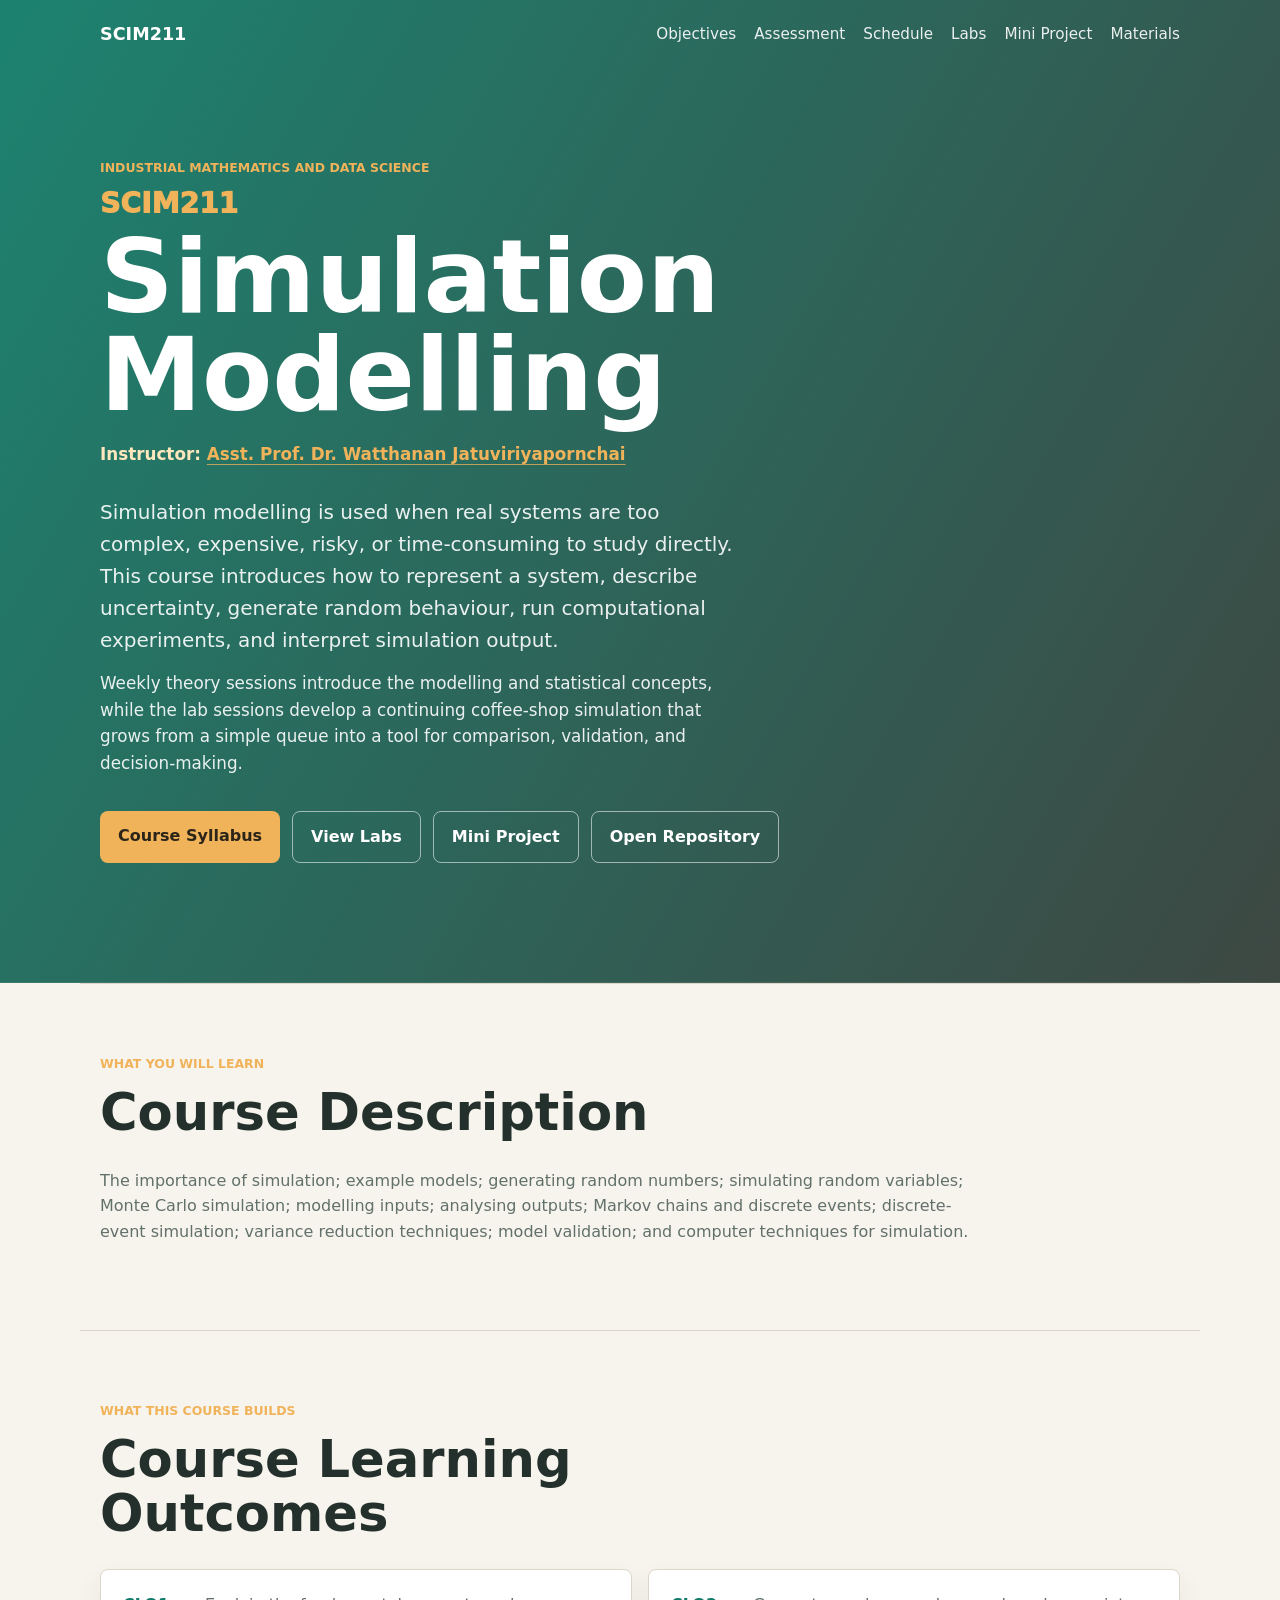
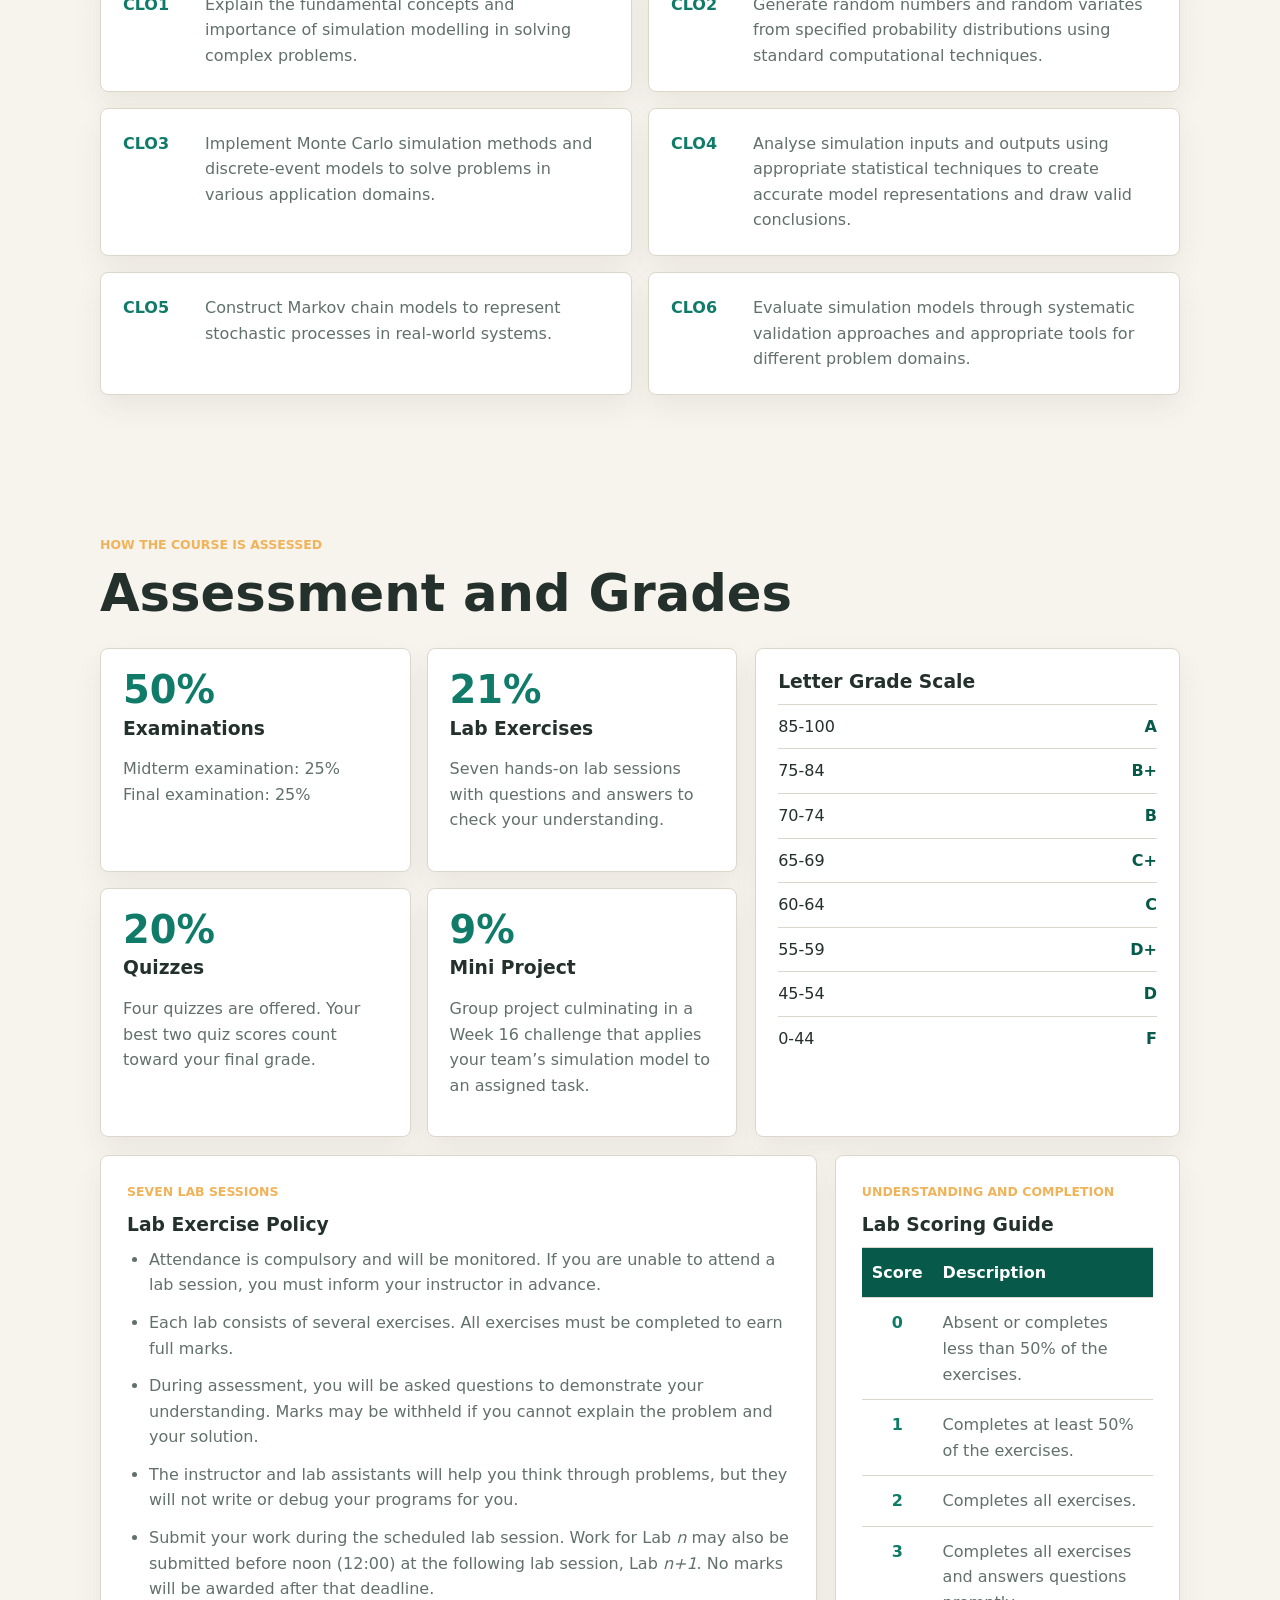
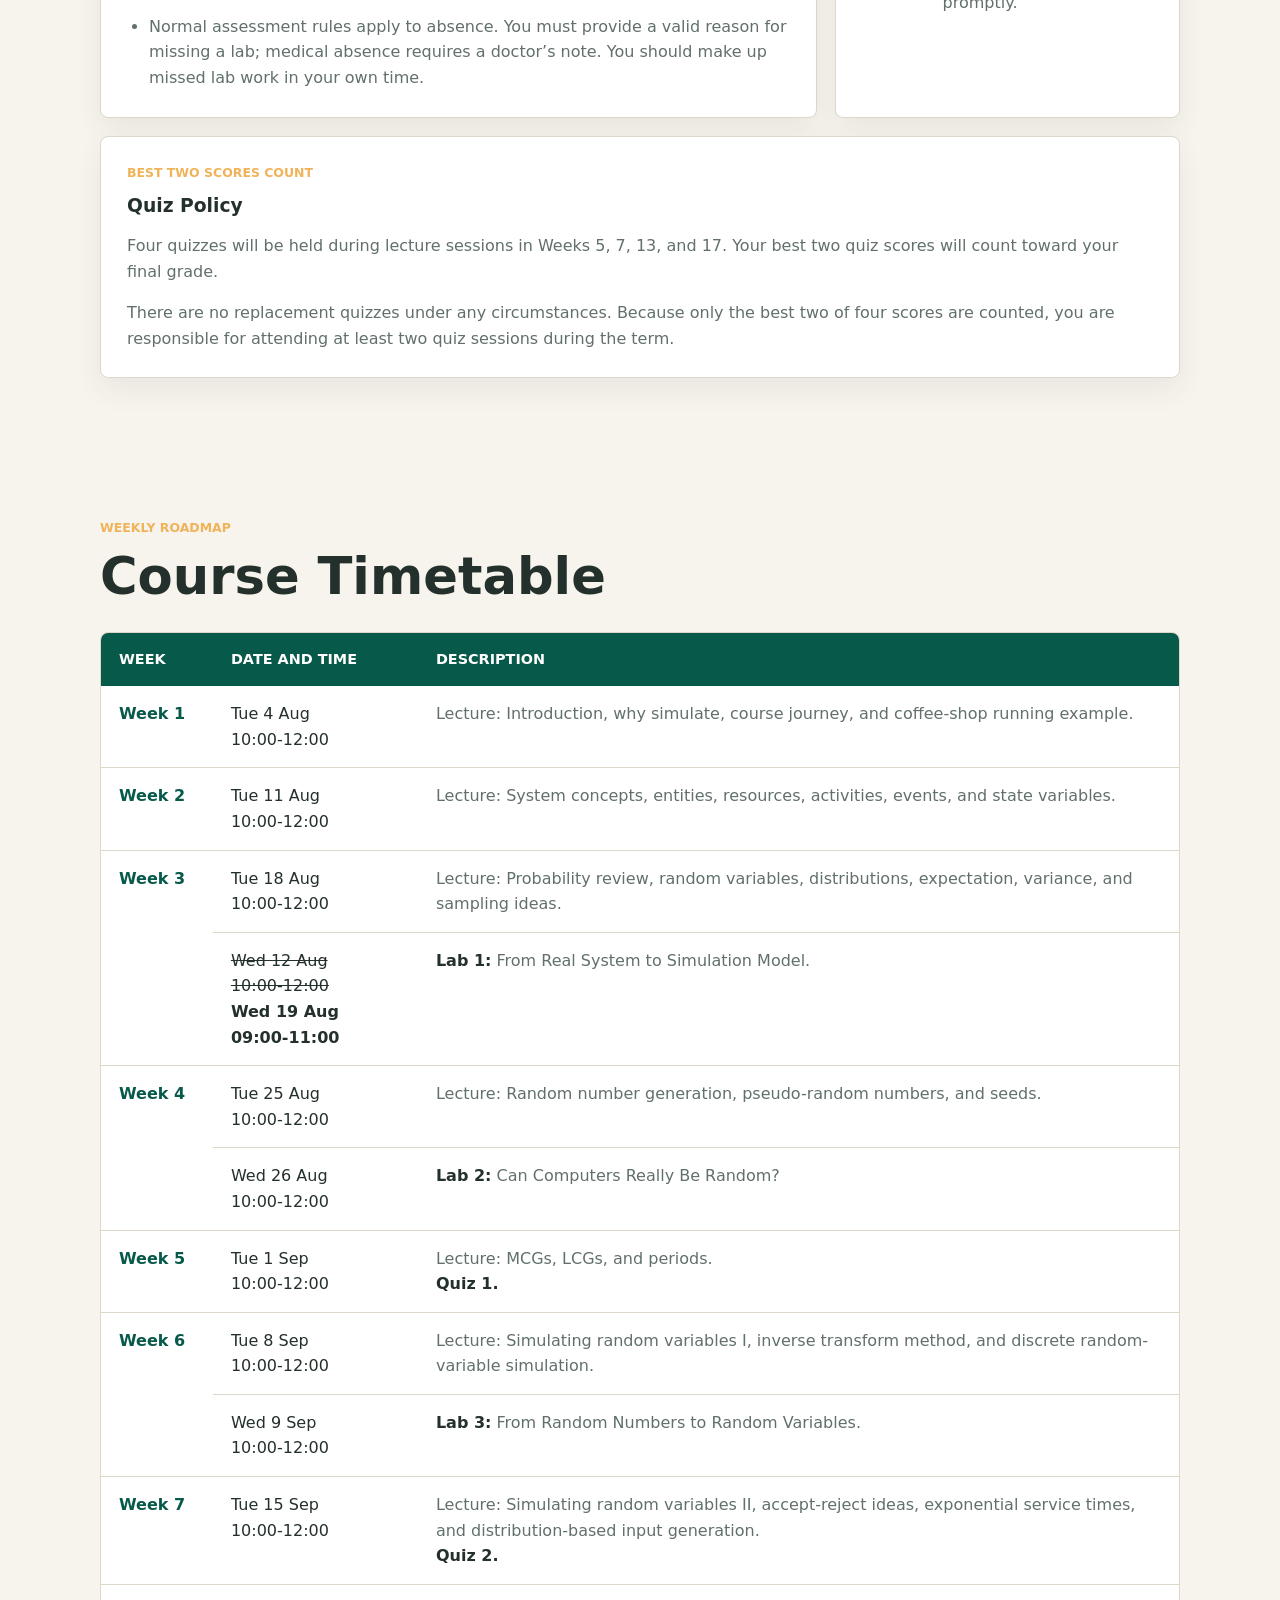
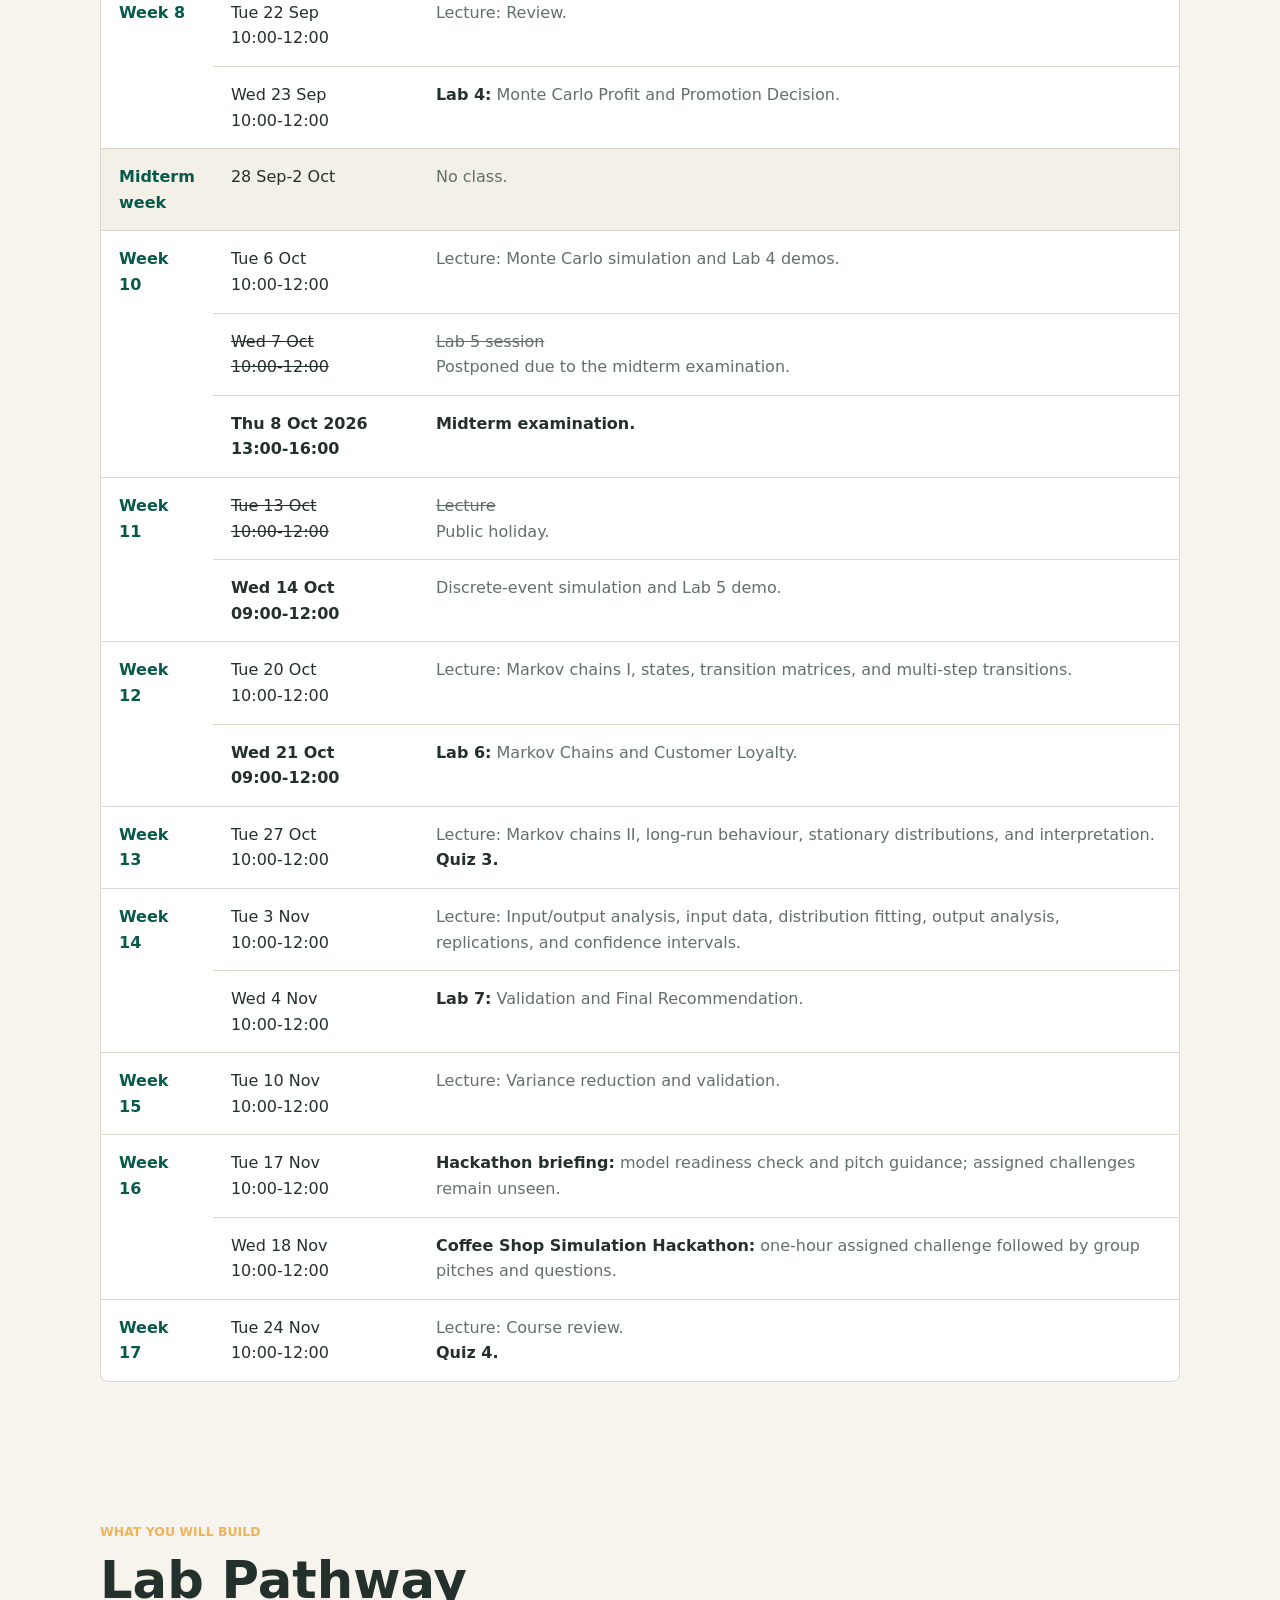
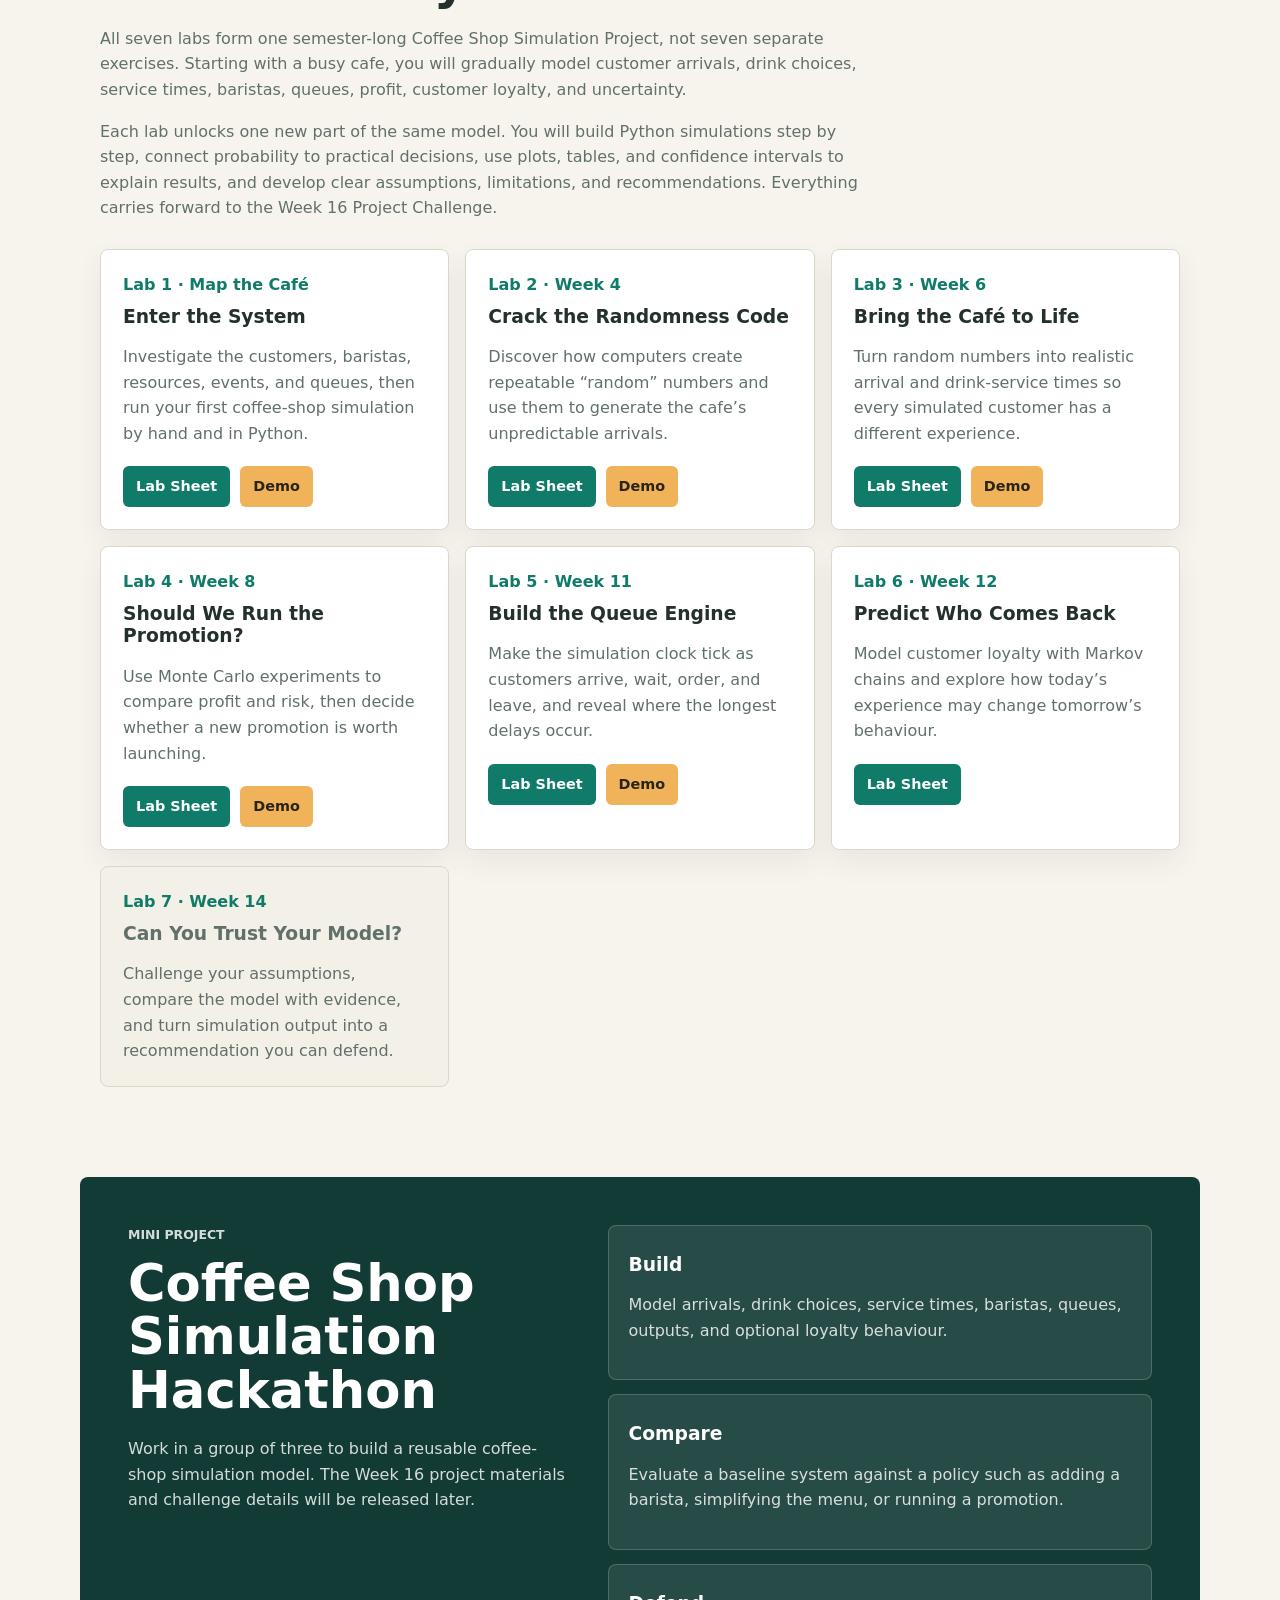
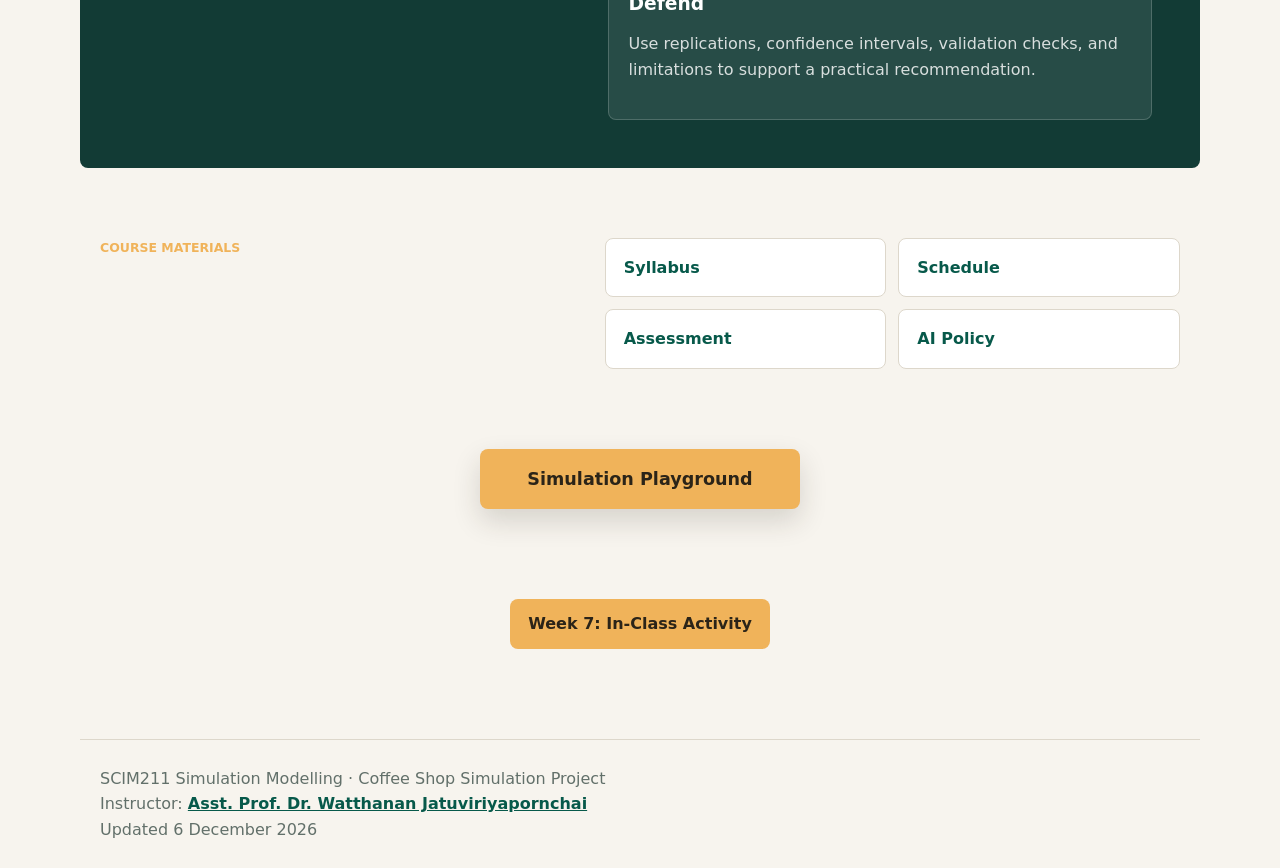
==== docs/index.html @ 0a40acb5 "Link Lab 06 sheet from course homepage" ====
<!doctype html>
<html lang="en">
  <head>
    <meta charset="utf-8">
    <meta name="viewport" content="width=device-width, initial-scale=1">
    <title>SCIM211 Simulation Modelling</title>
    <meta name="description" content="Course website for SCIM211 Simulation Modelling.">
    <link rel="stylesheet" href="style.css?v=assessment-20260728">
  </head>
  <body>
    <header class="site-header">
      <nav class="nav" aria-label="Main navigation">
        <a class="brand" href="#top">SCIM211</a>
        <div class="nav-links">
          <a href="#objectives">Objectives</a>
          <a href="#assessment">Assessment</a>
          <a href="#schedule">Schedule</a>
          <a href="#labs">Labs</a>
          <a href="#mini-project">Mini Project</a>
          <a href="#materials">Materials</a>
        </div>
      </nav>

      <section id="top" class="hero">
        <p class="eyebrow">Industrial Mathematics and Data Science</p>
        <p class="hero-code">SCIM211</p>
        <h1>Simulation Modelling</h1>
        <p class="instructor-line">
          Instructor:
          <a href="https://watthanan-jat.github.io/">Asst. Prof. Dr. Watthanan Jatuviriyapornchai</a>
        </p>
        <p class="hero-copy">
          Simulation modelling is used when real systems are too complex, expensive, risky, or time-consuming to study directly. This course introduces how to represent a system, describe uncertainty, generate random behaviour, run computational experiments, and interpret simulation output.
        </p>
        <p class="hero-copy secondary-copy">
          Weekly theory sessions introduce the modelling and statistical concepts, while the lab sessions develop a continuing coffee-shop simulation that grows from a simple queue into a tool for comparison, validation, and decision-making.
        </p>
        <div class="hero-actions">
          <a class="button primary" href="#syllabus">Course Syllabus</a>
          <a class="button secondary" href="#labs">View Labs</a>
          <a class="button secondary" href="#mini-project">Mini Project</a>
          <a class="button secondary" href="https://github.com/watthanan-jat/SCIM211-Simulation-Modelling">Open Repository</a>
        </div>
      </section>
    </header>

    <main>
      <section id="syllabus" class="section description">
        <div class="section-heading">
          <p class="eyebrow">What You Will Learn</p>
          <h2>Course Description</h2>
        </div>
        <p>
          The importance of simulation; example models; generating random numbers; simulating random variables; Monte Carlo simulation; modelling inputs; analysing outputs; Markov chains and discrete events; discrete-event simulation; variance reduction techniques; model validation; and computer techniques for simulation.
        </p>
      </section>

      <section id="objectives" class="section">
        <div class="section-heading">
          <p class="eyebrow">What This Course Builds</p>
          <h2>Course Learning Outcomes</h2>
        </div>
        <div class="clo-list">
          <article>
            <span>CLO1</span>
            <p>Explain the fundamental concepts and importance of simulation modelling in solving complex problems.</p>
          </article>
          <article>
            <span>CLO2</span>
            <p>Generate random numbers and random variates from specified probability distributions using standard computational techniques.</p>
          </article>
          <article>
            <span>CLO3</span>
            <p>Implement Monte Carlo simulation methods and discrete-event models to solve problems in various application domains.</p>
          </article>
          <article>
            <span>CLO4</span>
            <p>Analyse simulation inputs and outputs using appropriate statistical techniques to create accurate model representations and draw valid conclusions.</p>
          </article>
          <article>
            <span>CLO5</span>
            <p>Construct Markov chain models to represent stochastic processes in real-world systems.</p>
          </article>
          <article>
            <span>CLO6</span>
            <p>Evaluate simulation models through systematic validation approaches and appropriate tools for different problem domains.</p>
          </article>
        </div>
      </section>

      <section id="assessment" class="section">
        <div class="section-heading">
          <p class="eyebrow">How The Course Is Assessed</p>
          <h2>Assessment and Grades</h2>
        </div>
        <div class="assessment-layout">
          <div class="assessment-grid">
            <article>
              <span>50%</span>
              <h3>Examinations</h3>
              <p>Midterm examination: 25%<br>Final examination: 25%</p>
            </article>
            <article>
              <span>21%</span>
              <h3>Lab Exercises</h3>
              <p>Seven hands-on lab sessions with questions and answers to check your understanding.</p>
            </article>
            <article>
              <span>20%</span>
              <h3>Quizzes</h3>
              <p>Four quizzes are offered. Your best two quiz scores count toward your final grade.</p>
            </article>
            <article>
              <span>9%</span>
              <h3>Mini Project</h3>
              <p>Group project culminating in a Week 16 challenge that applies your team’s simulation model to an assigned task.</p>
            </article>
          </div>
          <div class="grade-card">
            <h3>Letter Grade Scale</h3>
            <div class="grade-table" aria-label="Letter grade scale">
              <span>85-100</span><strong>A</strong>
              <span>75-84</span><strong>B+</strong>
              <span>70-74</span><strong>B</strong>
              <span>65-69</span><strong>C+</strong>
              <span>60-64</span><strong>C</strong>
              <span>55-59</span><strong>D+</strong>
              <span>45-54</span><strong>D</strong>
              <span>0-44</span><strong>F</strong>
            </div>
          </div>
        </div>
        <div class="assessment-details">
          <article class="assessment-policy">
            <p class="eyebrow">Seven Lab Sessions</p>
            <h3>Lab Exercise Policy</h3>
            <ul>
              <li>Attendance is compulsory and will be monitored. If you are unable to attend a lab session, you must inform your instructor in advance.</li>
              <li>Each lab consists of several exercises. All exercises must be completed to earn full marks.</li>
              <li>During assessment, you will be asked questions to demonstrate your understanding. Marks may be withheld if you cannot explain the problem and your solution.</li>
              <li>The instructor and lab assistants will help you think through problems, but they will not write or debug your programs for you.</li>
              <li>Submit your work during the scheduled lab session. Work for Lab <em>n</em> may also be submitted before noon (12:00) at the following lab session, Lab <em>n+1</em>. No marks will be awarded after that deadline.</li>
              <li>Normal assessment rules apply to absence. You must provide a valid reason for missing a lab; medical absence requires a doctor’s note. You should make up missed lab work in your own time.</li>
            </ul>
          </article>
          <article class="assessment-policy">
            <p class="eyebrow">Understanding and Completion</p>
            <h3>Lab Scoring Guide</h3>
            <div class="lab-score-wrap">
              <table class="lab-score-table">
                <thead>
                  <tr>
                    <th>Score</th>
                    <th>Description</th>
                  </tr>
                </thead>
                <tbody>
                  <tr>
                    <th>0</th>
                    <td>Absent or completes less than 50% of the exercises.</td>
                  </tr>
                  <tr>
                    <th>1</th>
                    <td>Completes at least 50% of the exercises.</td>
                  </tr>
                  <tr>
                    <th>2</th>
                    <td>Completes all exercises.</td>
                  </tr>
                  <tr>
                    <th>3</th>
                    <td>Completes all exercises and answers questions promptly.</td>
                  </tr>
                </tbody>
              </table>
            </div>
          </article>
          <article class="assessment-policy quiz-policy">
            <p class="eyebrow">Best Two Scores Count</p>
            <h3>Quiz Policy</h3>
            <p>
              Four quizzes will be held during lecture sessions in Weeks 5, 7, 13, and 17. Your best two quiz scores will count toward your final grade.
            </p>
            <p>
              There are no replacement quizzes under any circumstances. Because only the best two of four scores are counted, you are responsible for attending at least two quiz sessions during the term.
            </p>
          </article>
        </div>
      </section>

      <section id="schedule" class="section">
        <div class="section-heading">
          <p class="eyebrow">Weekly Roadmap</p>
          <h2>Course Timetable</h2>
        </div>
        <div class="schedule-wrap">
          <table class="schedule-table">
            <thead>
              <tr>
                <th>Week</th>
                <th>Date and Time</th>
                <th>Description</th>
              </tr>
            </thead>
            <tbody>
              <tr>
                <th>Week 1</th>
                <td>Tue 4 Aug<br>10:00-12:00</td>
                <td>Lecture: Introduction, why simulate, course journey, and coffee-shop running example.</td>
              </tr>
              <tr>
                <th>Week 2</th>
                <td>Tue 11 Aug<br>10:00-12:00</td>
                <td>Lecture: System concepts, entities, resources, activities, events, and state variables.</td>
              </tr>
              <tr>
                <th rowspan="2">Week 3</th>
                <td>Tue 18 Aug<br>10:00-12:00</td>
                <td>Lecture: Probability review, random variables, distributions, expectation, variance, and sampling ideas.</td>
              </tr>
              <tr>
                <td><del>Wed 12 Aug<br>10:00-12:00</del><br><strong>Wed 19 Aug<br>09:00-11:00</strong></td>
                <td><strong>Lab 1:</strong> From Real System to Simulation Model.</td>
              </tr>
              <tr>
                <th rowspan="2">Week 4</th>
                <td>Tue 25 Aug<br>10:00-12:00</td>
                <td>Lecture: Random number generation, pseudo-random numbers, and seeds.</td>
              </tr>
              <tr>
                <td>Wed 26 Aug<br>10:00-12:00</td>
                <td><strong>Lab 2:</strong> Can Computers Really Be Random?</td>
              </tr>
              <tr>
                <th>Week 5</th>
                <td>Tue 1 Sep<br>10:00-12:00</td>
                <td>Lecture: MCGs, LCGs, and periods.<br><strong>Quiz 1.</strong></td>
              </tr>
              <tr>
                <th rowspan="2">Week 6</th>
                <td>Tue 8 Sep<br>10:00-12:00</td>
                <td>Lecture: Simulating random variables I, inverse transform method, and discrete random-variable simulation.</td>
              </tr>
              <tr>
                <td>Wed 9 Sep<br>10:00-12:00</td>
                <td><strong>Lab 3:</strong> From Random Numbers to Random Variables.</td>
              </tr>
              <tr>
                <th>Week 7</th>
                <td>Tue 15 Sep<br>10:00-12:00</td>
                <td>Lecture: Simulating random variables II, accept-reject ideas, exponential service times, and distribution-based input generation.<br><strong>Quiz 2.</strong></td>
              </tr>
              <tr>
                <th rowspan="2">Week 8</th>
                <td>Tue 22 Sep<br>10:00-12:00</td>
                <td>Lecture: Review.</td>
              </tr>
              <tr>
                <td>Wed 23 Sep<br>10:00-12:00</td>
                <td><strong>Lab 4:</strong> Monte Carlo Profit and Promotion Decision.</td>
              </tr>
              <tr class="schedule-break">
                <th>Midterm week</th>
                <td>28 Sep-2 Oct</td>
                <td>No class.</td>
              </tr>
              <tr>
                <th rowspan="3">Week 10</th>
                <td>Tue 6 Oct<br>10:00-12:00</td>
                <td>Lecture: Monte Carlo simulation and Lab 4 demos.</td>
              </tr>
              <tr>
                <td><del>Wed 7 Oct<br>10:00-12:00</del></td>
                <td><del>Lab 5 session</del><br>Postponed due to the midterm examination.</td>
              </tr>
              <tr>
                <td><strong>Thu 8 Oct 2026<br>13:00-16:00</strong></td>
                <td><strong>Midterm examination.</strong></td>
              </tr>
              <tr>
                <th rowspan="2">Week 11</th>
                <td><del>Tue 13 Oct<br>10:00-12:00</del></td>
                <td><del>Lecture</del><br>Public holiday.</td>
              </tr>
              <tr>
                <td><strong>Wed 14 Oct<br>09:00-12:00</strong></td>
                <td>Discrete-event simulation and Lab 5 demo.</td>
              </tr>
              <tr>
                <th rowspan="2">Week 12</th>
                <td>Tue 20 Oct<br>10:00-12:00</td>
                <td>Lecture: Markov chains I, states, transition matrices, and multi-step transitions.</td>
              </tr>
              <tr>
                <td><strong>Wed 21 Oct<br>09:00-12:00</strong></td>
                <td><strong>Lab 6:</strong> Markov Chains and Customer Loyalty.</td>
              </tr>
              <tr>
                <th>Week 13</th>
                <td>Tue 27 Oct<br>10:00-12:00</td>
                <td>Lecture: Markov chains II, long-run behaviour, stationary distributions, and interpretation.<br><strong>Quiz 3.</strong></td>
              </tr>
              <tr>
                <th rowspan="2">Week 14</th>
                <td>Tue 3 Nov<br>10:00-12:00</td>
                <td>Lecture: Input/output analysis, input data, distribution fitting, output analysis, replications, and confidence intervals.</td>
              </tr>
              <tr>
                <td>Wed 4 Nov<br>10:00-12:00</td>
                <td><strong>Lab 7:</strong> Validation and Final Recommendation.</td>
              </tr>
              <tr>
                <th>Week 15</th>
                <td>Tue 10 Nov<br>10:00-12:00</td>
                <td>Lecture: Variance reduction and validation.</td>
              </tr>
              <tr>
                <th rowspan="2">Week 16</th>
                <td>Tue 17 Nov<br>10:00-12:00</td>
                <td><strong>Hackathon briefing:</strong> model readiness check and pitch guidance; assigned challenges remain unseen.</td>
              </tr>
              <tr>
                <td>Wed 18 Nov<br>10:00-12:00</td>
                <td><strong>Coffee Shop Simulation Hackathon:</strong> one-hour assigned challenge followed by group pitches and questions.</td>
              </tr>
              <tr>
                <th>Week 17</th>
                <td>Tue 24 Nov<br>10:00-12:00</td>
                <td>Lecture: Course review.<br><strong>Quiz 4.</strong></td>
              </tr>
            </tbody>
          </table>
        </div>
      </section>

      <section id="labs" class="section">
        <div class="section-heading">
          <p class="eyebrow">What You Will Build</p>
          <h2>Lab Pathway</h2>
          <p class="section-intro">
            All seven labs form one semester-long Coffee Shop Simulation Project, not seven separate exercises. Starting with a busy cafe, you will gradually model customer arrivals, drink choices, service times, baristas, queues, profit, customer loyalty, and uncertainty.
          </p>
          <p class="section-intro">
            Each lab unlocks one new part of the same model. You will build Python simulations step by step, connect probability to practical decisions, use plots, tables, and confidence intervals to explain results, and develop clear assumptions, limitations, and recommendations. Everything carries forward to the Week 16 Project Challenge.
          </p>
        </div>
        <div class="lab-grid">
          <article class="lab-card">
            <span>Lab 1 · Map the Café</span>
            <h3>Enter the System</h3>
            <p>Investigate the customers, baristas, resources, events, and queues, then run your first coffee-shop simulation by hand and in Python.</p>
            <div class="lab-actions">
              <a class="lab-link" href="https://github.com/watthanan-jat/SCIM211-Simulation-Modelling/blob/main/labs/Lab01_SystemConcepts/lab_sheet.md">Lab Sheet</a>
              <a class="lab-link demo-link" href="labs/Lab01_Demo.html">Demo</a>
            </div>
          </article>
          <article class="lab-card">
            <span>Lab 2 · Week 4</span>
            <h3>Crack the Randomness Code</h3>
            <p>Discover how computers create repeatable “random” numbers and use them to generate the cafe’s unpredictable arrivals.</p>
            <div class="lab-actions">
              <a class="lab-link" href="https://github.com/watthanan-jat/SCIM211-Simulation-Modelling/blob/main/labs/Lab02_RandomNumbers/lab_sheet.md">Lab Sheet</a>
              <a class="lab-link demo-link" href="labs/Lab02_Demo.html">Demo</a>
            </div>
          </article>
          <article class="lab-card">
            <span>Lab 3 · Week 6</span>
            <h3>Bring the Café to Life</h3>
            <p>Turn random numbers into realistic arrival and drink-service times so every simulated customer has a different experience.</p>
            <div class="lab-actions">
              <a class="lab-link" href="https://github.com/watthanan-jat/SCIM211-Simulation-Modelling/blob/main/labs/Lab03_RandomVariables/lab_sheet.md">Lab Sheet</a>
              <a class="lab-link demo-link" href="labs/Lab03_Demo.html">Demo</a>
            </div>
          </article>
          <article class="lab-card">
            <span>Lab 4 · Week 8</span>
            <h3>Should We Run the Promotion?</h3>
            <p>Use Monte Carlo experiments to compare profit and risk, then decide whether a new promotion is worth launching.</p>
            <div class="lab-actions">
              <a class="lab-link" href="https://github.com/watthanan-jat/SCIM211-Simulation-Modelling/blob/main/labs/Lab04_MonteCarlo/lab_sheet.md">Lab Sheet</a>
              <a class="lab-link demo-link" href="labs/Lab04_Demo.html">Demo</a>
            </div>
          </article>
          <article class="lab-card">
            <span>Lab 5 · Week 11</span>
            <h3>Build the Queue Engine</h3>
            <p>Make the simulation clock tick as customers arrive, wait, order, and leave, and reveal where the longest delays occur.</p>
            <div class="lab-actions">
              <a class="lab-link" href="https://github.com/watthanan-jat/SCIM211-Simulation-Modelling/blob/main/labs/Lab05_DES/lab_sheet.md">Lab Sheet</a>
              <a class="lab-link demo-link" href="labs/Lab05_Demo.html">Demo</a>
            </div>
          </article>
          <article class="lab-card">
            <span>Lab 6 · Week 12</span>
            <h3>Predict Who Comes Back</h3>
            <p>Model customer loyalty with Markov chains and explore how today’s experience may change tomorrow’s behaviour.</p>
            <div class="lab-actions">
              <a class="lab-link" href="https://github.com/watthanan-jat/SCIM211-Simulation-Modelling/blob/main/labs/Lab06_MarkovChains/lab_sheet.md">Lab Sheet</a>
            </div>
          </article>
          <article class="lab-card future">
            <span>Lab 7 · Week 14</span>
            <h3>Can You Trust Your Model?</h3>
            <p>Challenge your assumptions, compare the model with evidence, and turn simulation output into a recommendation you can defend.</p>
          </article>
        </div>
      </section>

      <section id="mini-project" class="section project-callout">
        <div>
          <p class="eyebrow">Mini Project</p>
          <h2>Coffee Shop Simulation Hackathon</h2>
          <p>
            Work in a group of three to build a reusable coffee-shop simulation model. The Week 16 project materials and challenge details will be released later.
          </p>
        </div>
        <div class="project-points">
          <article>
            <h3>Build</h3>
            <p>Model arrivals, drink choices, service times, baristas, queues, outputs, and optional loyalty behaviour.</p>
          </article>
          <article>
            <h3>Compare</h3>
            <p>Evaluate a baseline system against a policy such as adding a barista, simplifying the menu, or running a promotion.</p>
          </article>
          <article>
            <h3>Defend</h3>
            <p>Use replications, confidence intervals, validation checks, and limitations to support a practical recommendation.</p>
          </article>
        </div>
      </section>

      <section id="materials" class="section materials">
        <div>
          <p class="eyebrow">Course Materials</p>
        </div>
        <div class="material-links">
          <a href="https://github.com/watthanan-jat/SCIM211-Simulation-Modelling/blob/main/syllabus.md">Syllabus</a>
          <a href="https://github.com/watthanan-jat/SCIM211-Simulation-Modelling/blob/main/schedule.md">Schedule</a>
          <a href="https://github.com/watthanan-jat/SCIM211-Simulation-Modelling/blob/main/assessment.md">Assessment</a>
          <a href="https://github.com/watthanan-jat/SCIM211-Simulation-Modelling/blob/main/ai_policy.md">AI Policy</a>
        </div>
      </section>

      <section class="section playground-entry" aria-label="Interactive simulation playground">
        <a class="button playground-button" href="playground/index.html">Simulation Playground</a>
      </section>

      <section class="section artifact-entry" aria-label="Course artifact">
        <a class="button primary" href="https://claude.ai/code/artifact/6a86d804-49c6-4296-b748-1f4cbb5707d7?sk=WsA63ZzzUAfnhfyYyJSepw" target="_blank" rel="noopener">Week 7: In-Class Activity</a>
      </section>
    </main>

    <footer>
      <p>SCIM211 Simulation Modelling · Coffee Shop Simulation Project</p>
      <p>Instructor: <a href="https://watthanan-jat.github.io/">Asst. Prof. Dr. Watthanan Jatuviriyapornchai</a></p>
      <p>Updated <time id="last-updated" datetime="2026-07-29">29 July 2026</time></p>
    </footer>
    <script>
      const lastUpdated = new Date(document.lastModified);
      const lastUpdatedElement = document.getElementById("last-updated");

      if (!Number.isNaN(lastUpdated.getTime())) {
        lastUpdatedElement.textContent = new Intl.DateTimeFormat("en-GB", {
          day: "numeric",
          month: "long",
          year: "numeric"
        }).format(lastUpdated);
        lastUpdatedElement.dateTime = lastUpdated.toISOString();
      }
    </script>
  </body>
</html>
---- docs/style.css ----
:root {
  --bg: #f7f4ee;
  --ink: #24302b;
  --muted: #62706a;
  --panel: #ffffff;
  --line: #ddd7cb;
  --accent: #0f7b68;
  --accent-dark: #07594a;
  --warm: #f0b35a;
  --soft: #e8f2ef;
}

* {
  box-sizing: border-box;
}

html {
  scroll-behavior: smooth;
}

body {
  margin: 0;
  background: var(--bg);
  color: var(--ink);
  font-family: Inter, ui-sans-serif, system-ui, -apple-system, BlinkMacSystemFont, "Segoe UI", sans-serif;
  line-height: 1.6;
}

a {
  color: inherit;
}

.site-header {
  background:
    linear-gradient(120deg, rgba(15, 123, 104, 0.94), rgba(36, 48, 43, 0.88)),
    url("https://images.unsplash.com/photo-1495474472287-4d71bcdd2085?auto=format&fit=crop&w=1800&q=80");
  background-position: center;
  background-size: cover;
  color: #fff;
}

.nav {
  align-items: center;
  display: flex;
  justify-content: space-between;
  margin: 0 auto;
  max-width: 1120px;
  padding: 20px;
}

.brand {
  font-size: 1.1rem;
  font-weight: 800;
  text-decoration: none;
}

.nav-links {
  display: flex;
  gap: 18px;
}

.nav-links a {
  color: rgba(255, 255, 255, 0.9);
  font-size: 0.95rem;
  text-decoration: none;
}

.hero {
  margin: 0 auto;
  max-width: 1120px;
  min-height: 560px;
  padding: 90px 20px 120px;
}

.eyebrow {
  color: var(--warm);
  font-size: 0.78rem;
  font-weight: 800;
  letter-spacing: 0;
  margin: 0 0 12px;
  text-transform: uppercase;
}

.hero h1 {
  font-size: clamp(3.2rem, 8vw, 6.7rem);
  line-height: 0.95;
  margin: 0;
  max-width: 760px;
}

.hero-code {
  color: var(--warm);
  font-size: clamp(1.25rem, 2.2vw, 2rem);
  font-weight: 950;
  line-height: 1;
  margin: 0 0 10px;
}

.instructor-line {
  color: #ffe7bd;
  font-size: 1.05rem;
  font-weight: 800;
  margin: 18px 0 0;
}

.instructor-line a {
  color: var(--warm);
  text-decoration-color: rgba(240, 179, 90, 0.75);
  text-underline-offset: 4px;
}

.hero-copy {
  color: rgba(255, 255, 255, 0.9);
  font-size: 1.25rem;
  margin: 28px 0 0;
  max-width: 640px;
}

.secondary-copy {
  font-size: 1.05rem;
  margin-top: 14px;
}

.hero-actions {
  display: flex;
  flex-wrap: wrap;
  gap: 12px;
  margin-top: 34px;
}

.button {
  border-radius: 8px;
  display: inline-flex;
  font-weight: 800;
  padding: 12px 18px;
  text-decoration: none;
}

.button.primary {
  background: var(--warm);
  color: #2b2418;
}

.button.secondary {
  border: 1px solid rgba(255, 255, 255, 0.55);
  color: #fff;
}

.section {
  margin: 0 auto;
  max-width: 1120px;
  padding: 70px 20px;
}

.intro,
.split,
.materials,
.project-callout {
  display: grid;
  gap: 34px;
  grid-template-columns: minmax(0, 0.9fr) minmax(0, 1.1fr);
}

h2 {
  font-size: clamp(2rem, 4vw, 3.2rem);
  line-height: 1.05;
  margin: 0 0 18px;
}

h3 {
  line-height: 1.2;
  margin: 8px 0 10px;
}

p {
  color: var(--muted);
}

.info-grid {
  display: grid;
  gap: 14px;
  grid-template-columns: repeat(4, minmax(0, 1fr));
}

.info-grid article,
.objective-grid article,
.lab-card {
  background: var(--panel);
  border: 1px solid var(--line);
  border-radius: 8px;
  box-shadow: 0 12px 28px rgba(52, 44, 31, 0.07);
}

.info-grid article {
  padding: 20px;
}

.info-grid span {
  color: var(--accent);
  display: block;
  font-size: 2.3rem;
  font-weight: 900;
  line-height: 1;
}

.info-grid p,
.lab-card p {
  margin-bottom: 0;
}

.lab-actions {
  display: flex;
  flex-wrap: wrap;
  gap: 10px;
  margin-top: 20px;
}

.lab-link {
  background: var(--accent);
  border-radius: 6px;
  color: #fff;
  font-size: 0.9rem;
  font-weight: 800;
  padding: 9px 13px;
  text-decoration: none;
}

.lab-link:hover {
  background: #0b6658;
}

.lab-link.demo-link {
  background: var(--warm);
  color: #2b2418;
}

.lab-link.demo-link:hover {
  background: #e2b86b;
}

.artifact-entry {
  padding-top: 20px;
  text-align: center;
}

.split {
  align-items: start;
  border-top: 1px solid var(--line);
}

.check-list {
  background: var(--soft);
  border-radius: 8px;
  list-style: none;
  margin: 0;
  padding: 28px;
}

.check-list li {
  border-bottom: 1px solid rgba(15, 123, 104, 0.18);
  padding: 12px 0;
}

.check-list li:last-child {
  border-bottom: 0;
}

.project-callout {
  align-items: start;
  background: #123b35;
  border-radius: 8px;
  color: #fff;
  margin-top: 20px;
  padding: 48px;
}

.project-callout p {
  color: rgba(255, 255, 255, 0.82);
}

.project-button {
  background: var(--warm);
  color: #2b2418;
  margin-top: 12px;
}

.project-points {
  display: grid;
  gap: 14px;
}

.project-points article {
  background: rgba(255, 255, 255, 0.09);
  border: 1px solid rgba(255, 255, 255, 0.18);
  border-radius: 8px;
  padding: 20px;
}

.project-points h3 {
  color: #fff;
}

.section-heading {
  margin-bottom: 28px;
  max-width: 760px;
}

.description {
  border-top: 1px solid var(--line);
  border-bottom: 1px solid var(--line);
}

.description p {
  max-width: 880px;
}

.lab-grid {
  display: grid;
  gap: 16px;
  grid-template-columns: repeat(3, minmax(0, 1fr));
}

.objective-grid,
.clo-list,
.assessment-grid {
  display: grid;
  gap: 16px;
}

.objective-grid {
  grid-template-columns: repeat(4, minmax(0, 1fr));
}

.objective-grid article,
.clo-list article,
.assessment-grid article,
.grade-card {
  background: var(--panel);
  border: 1px solid var(--line);
  border-radius: 8px;
  box-shadow: 0 12px 28px rgba(52, 44, 31, 0.07);
  padding: 22px;
}

.clo-list {
  grid-template-columns: repeat(2, minmax(0, 1fr));
}

.clo-list article {
  display: grid;
  gap: 10px;
  grid-template-columns: 72px 1fr;
}

.clo-list span,
.assessment-grid span {
  color: var(--accent);
  font-weight: 900;
}

.clo-list p {
  margin: 0;
}

.assessment-layout {
  display: grid;
  gap: 18px;
  grid-template-columns: minmax(0, 1.2fr) minmax(280px, 0.8fr);
}

.assessment-grid {
  grid-template-columns: repeat(2, minmax(0, 1fr));
}

.assessment-grid span {
  display: block;
  font-size: 2.4rem;
  line-height: 1;
}

.grade-card h3 {
  margin-top: 0;
}

.grade-table {
  display: grid;
  gap: 0;
  grid-template-columns: 1fr 72px;
}

.grade-table span,
.grade-table strong {
  border-top: 1px solid var(--line);
  padding: 9px 0;
}

.grade-table strong {
  color: var(--accent-dark);
  text-align: right;
}

.assessment-details {
  display: grid;
  gap: 18px;
  grid-template-columns: minmax(0, 1.35fr) minmax(280px, 0.65fr);
  margin-top: 18px;
}

.assessment-policy {
  background: var(--panel);
  border: 1px solid var(--line);
  border-radius: 8px;
  box-shadow: 0 12px 28px rgba(52, 44, 31, 0.07);
  padding: 26px;
}

.assessment-policy h3 {
  margin-top: 0;
}

.assessment-policy ul {
  color: var(--muted);
  margin: 0;
  padding-left: 22px;
}

.assessment-policy li + li {
  margin-top: 12px;
}

.quiz-policy {
  grid-column: 1 / -1;
}

.quiz-policy p:last-child {
  margin-bottom: 0;
}

.lab-score-wrap {
  overflow-x: auto;
}

.lab-score-table {
  border-collapse: collapse;
  width: 100%;
}

.lab-score-table th,
.lab-score-table td {
  border-top: 1px solid var(--line);
  padding: 12px 10px;
  text-align: left;
  vertical-align: top;
}

.lab-score-table thead th {
  background: var(--accent-dark);
  color: #fff;
}

.lab-score-table tbody th {
  color: var(--accent);
  text-align: center;
  width: 60px;
}

.lab-score-table tbody td {
  color: var(--muted);
}

.lab-card {
  min-height: 220px;
  padding: 22px;
  text-decoration: none;
  transition: transform 160ms ease, box-shadow 160ms ease;
}

.lab-card:hover {
  box-shadow: 0 18px 36px rgba(52, 44, 31, 0.12);
  transform: translateY(-3px);
}

.lab-card.future {
  background: #f3f0e8;
  box-shadow: none;
  color: var(--muted);
}

.lab-card.future:hover {
  box-shadow: 0 12px 28px rgba(52, 44, 31, 0.07);
  transform: none;
}

.lab-card.project-card {
  background: #123b35;
  color: #fff;
}

.lab-card.project-card p {
  color: rgba(255, 255, 255, 0.82);
}

.lab-card.project-card span {
  color: var(--warm);
}

.lab-card span {
  color: var(--accent);
  font-weight: 900;
}

.schedule-wrap {
  background: var(--panel);
  border: 1px solid var(--line);
  border-radius: 8px;
  overflow: hidden;
}

.schedule-table {
  border-collapse: collapse;
  width: 100%;
}

.schedule-table th,
.schedule-table td {
  border-bottom: 1px solid var(--line);
  padding: 15px 18px;
  text-align: left;
  vertical-align: top;
}

.schedule-table thead th {
  background: var(--accent-dark);
  color: #fff;
  font-size: 0.9rem;
  text-transform: uppercase;
}

.schedule-table tbody th {
  color: var(--accent-dark);
  width: 68px;
}

.schedule-table td:first-of-type {
  color: var(--ink);
  width: 205px;
}

.schedule-table td:last-child {
  color: var(--muted);
  width: auto;
}

.schedule-table td:last-child strong {
  color: var(--ink);
}

.schedule-table tr:last-child th,
.schedule-table tr:last-child td {
  border-bottom: 0;
}

.schedule-table .schedule-break th,
.schedule-table .schedule-break td {
  background: #f3f0e8;
}

.material-links {
  display: grid;
  gap: 12px;
  grid-template-columns: repeat(2, minmax(0, 1fr));
}

.material-links a {
  background: var(--panel);
  border: 1px solid var(--line);
  border-radius: 8px;
  color: var(--accent-dark);
  font-weight: 800;
  padding: 16px 18px;
  text-decoration: none;
}

.playground-entry {
  display: flex;
  justify-content: center;
  padding-top: 10px;
}

.playground-button {
  background: var(--warm);
  box-shadow: 0 12px 28px rgba(43, 36, 24, 0.16);
  color: #2b2418;
  font-size: 1.1rem;
  justify-content: center;
  min-width: min(100%, 320px);
  padding: 16px 24px;
}

.playground-button:hover {
  transform: translateY(-2px);
}

footer {
  border-top: 1px solid var(--line);
  margin: 20px auto 0;
  max-width: 1120px;
  padding: 26px 20px;
}

footer p {
  margin: 0;
}

footer a {
  color: var(--accent-dark);
  font-weight: 800;
}

@media (max-width: 820px) {
  .nav {
    align-items: flex-start;
    gap: 14px;
    flex-direction: column;
  }

  .nav-links {
    flex-wrap: wrap;
  }

  .hero {
    min-height: 500px;
    padding-top: 64px;
  }

  .intro,
  .split,
  .materials,
  .project-callout {
    grid-template-columns: 1fr;
  }

  .info-grid,
  .objective-grid,
  .clo-list,
  .assessment-grid,
  .lab-grid,
  .material-links,
  .project-points,
  .assessment-layout,
  .assessment-details {
    grid-template-columns: 1fr;
  }

  .quiz-policy {
    grid-column: auto;
  }

  .clo-list article {
    grid-template-columns: 1fr;
  }

  .schedule-wrap {
    overflow-x: auto;
  }

  .schedule-table {
    min-width: 760px;
  }
}
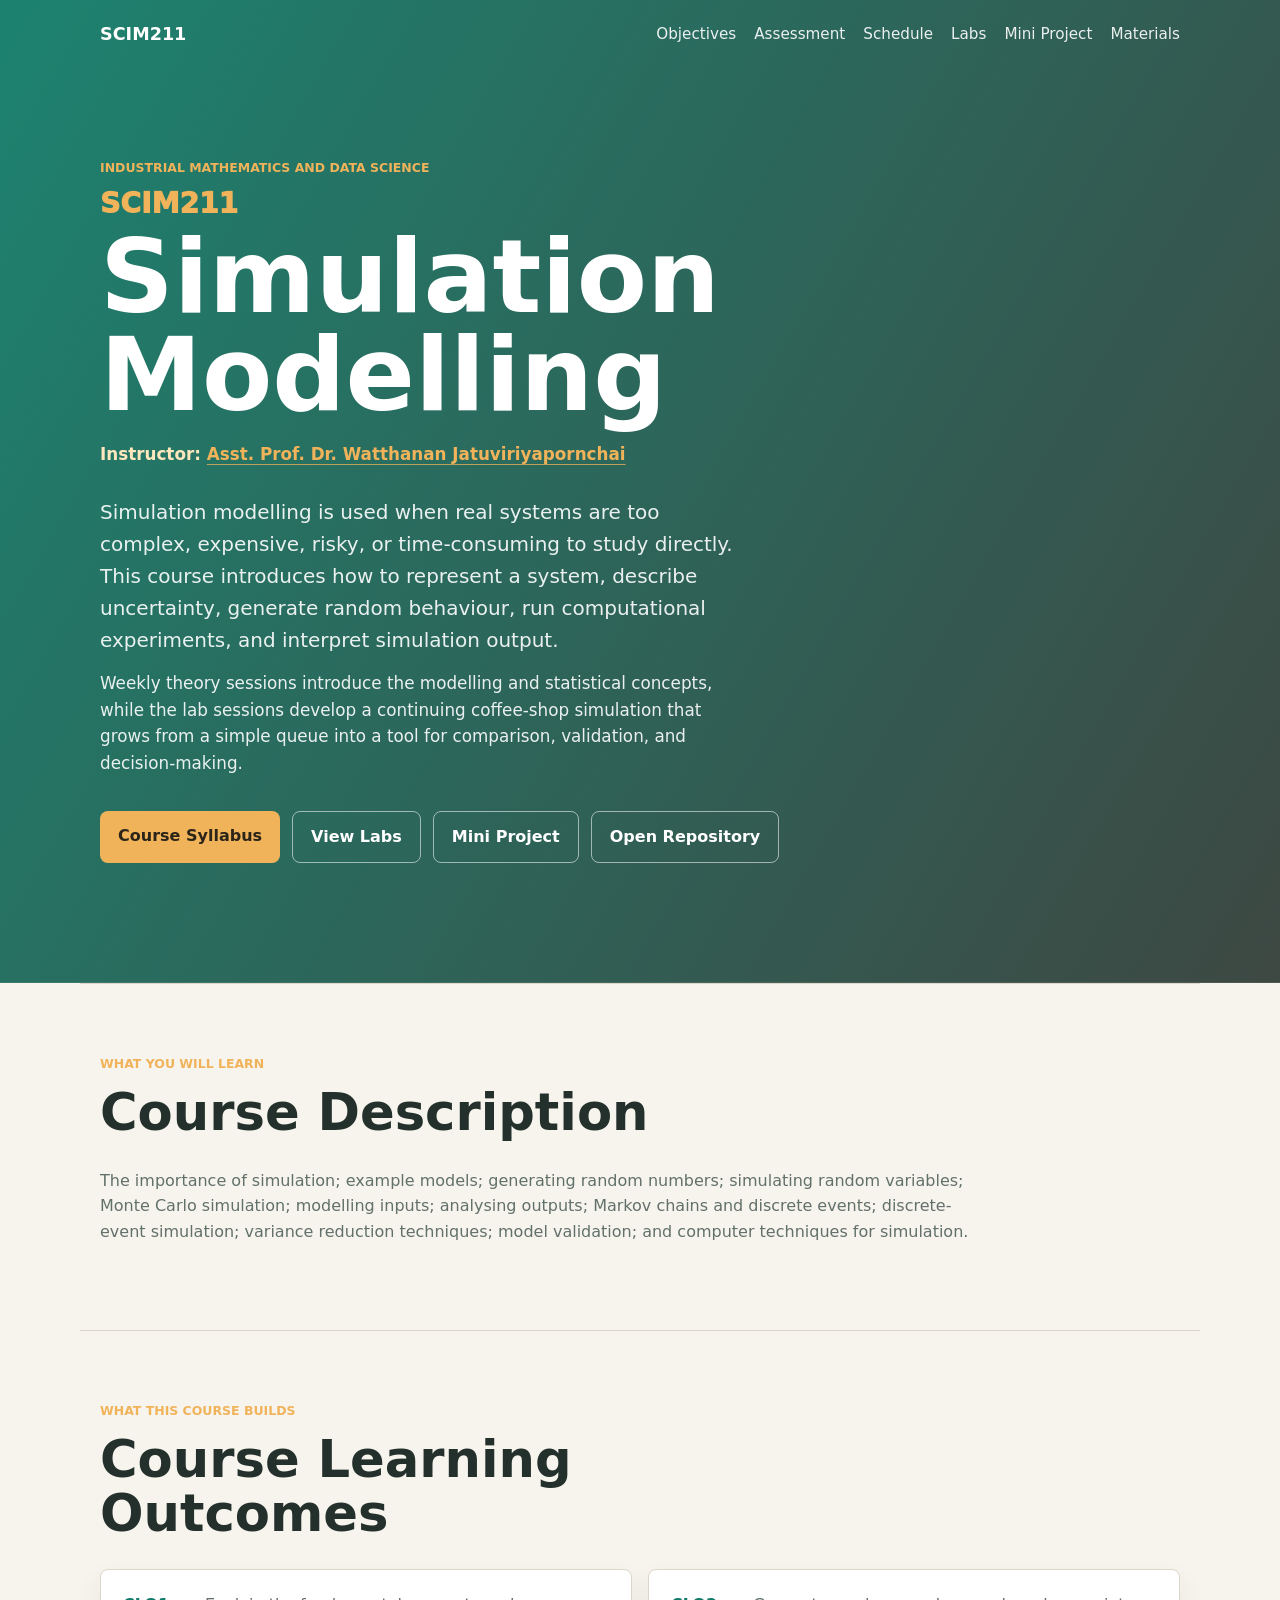
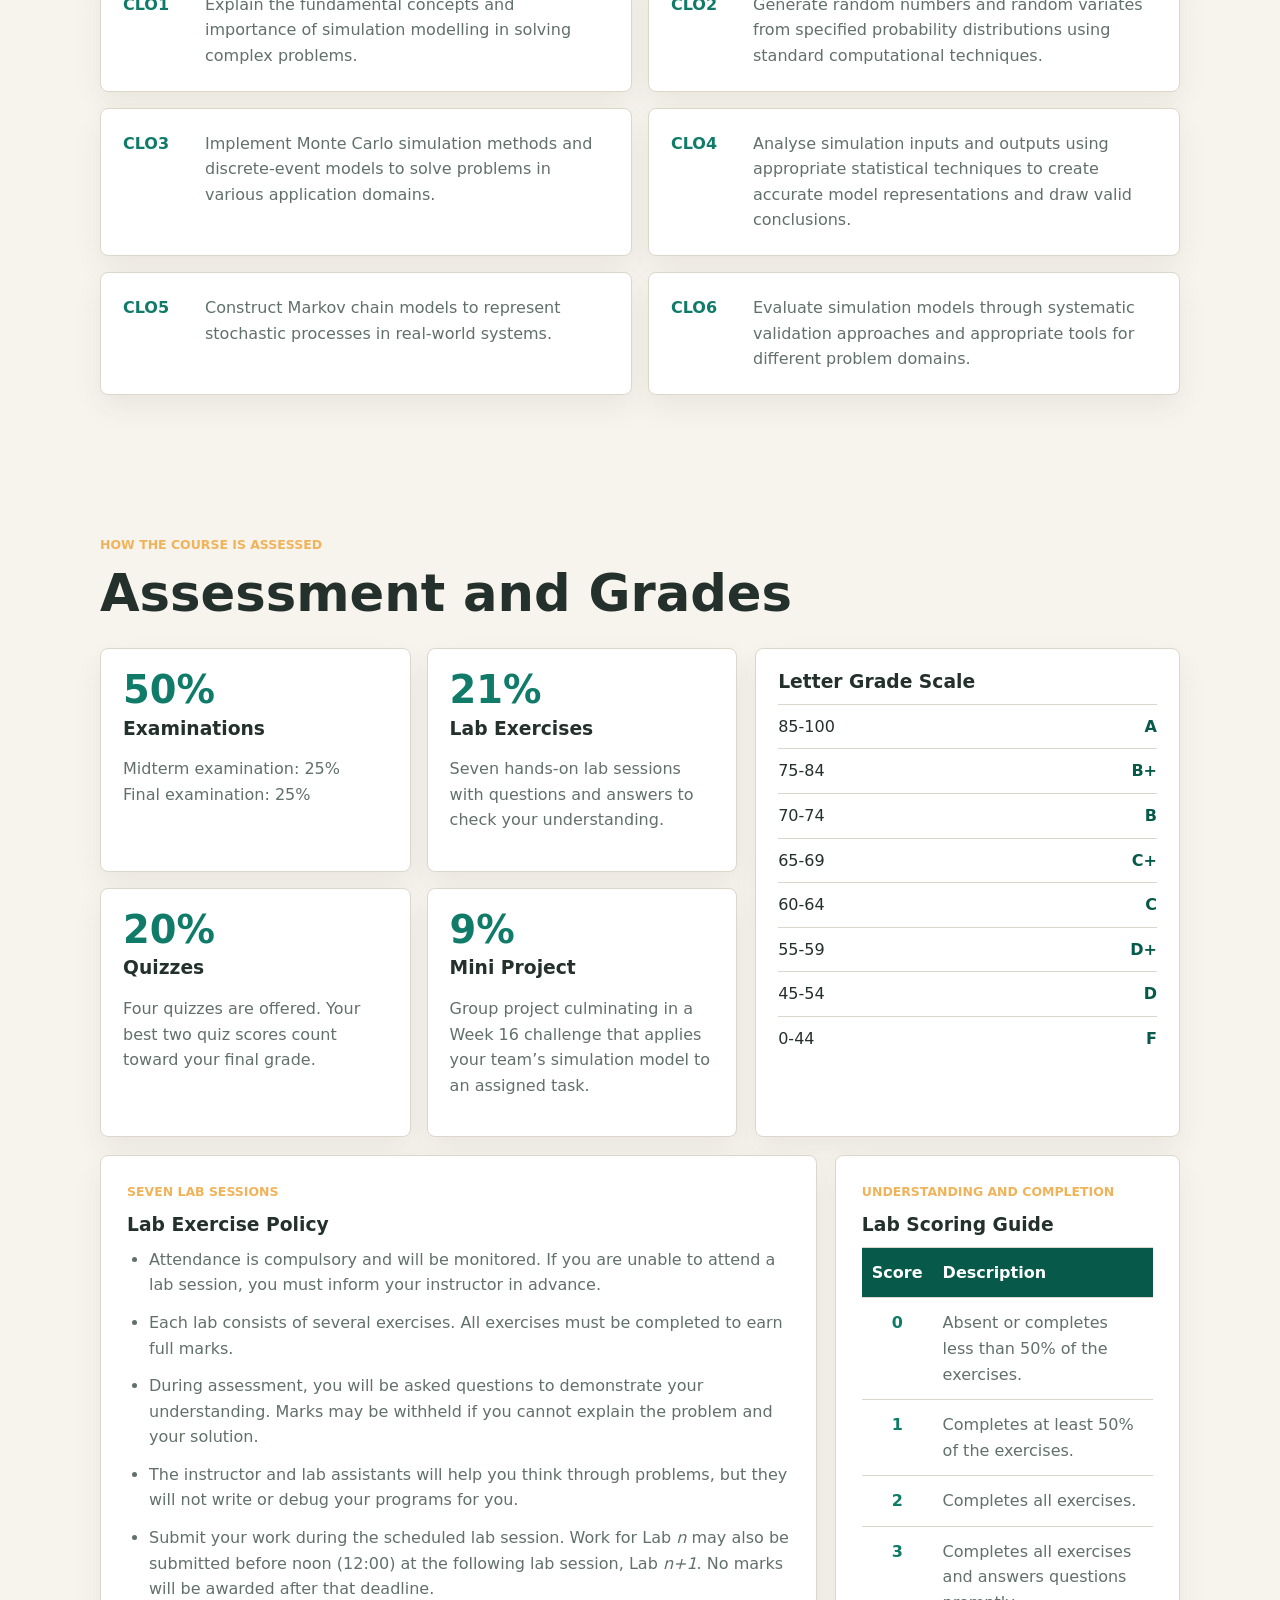
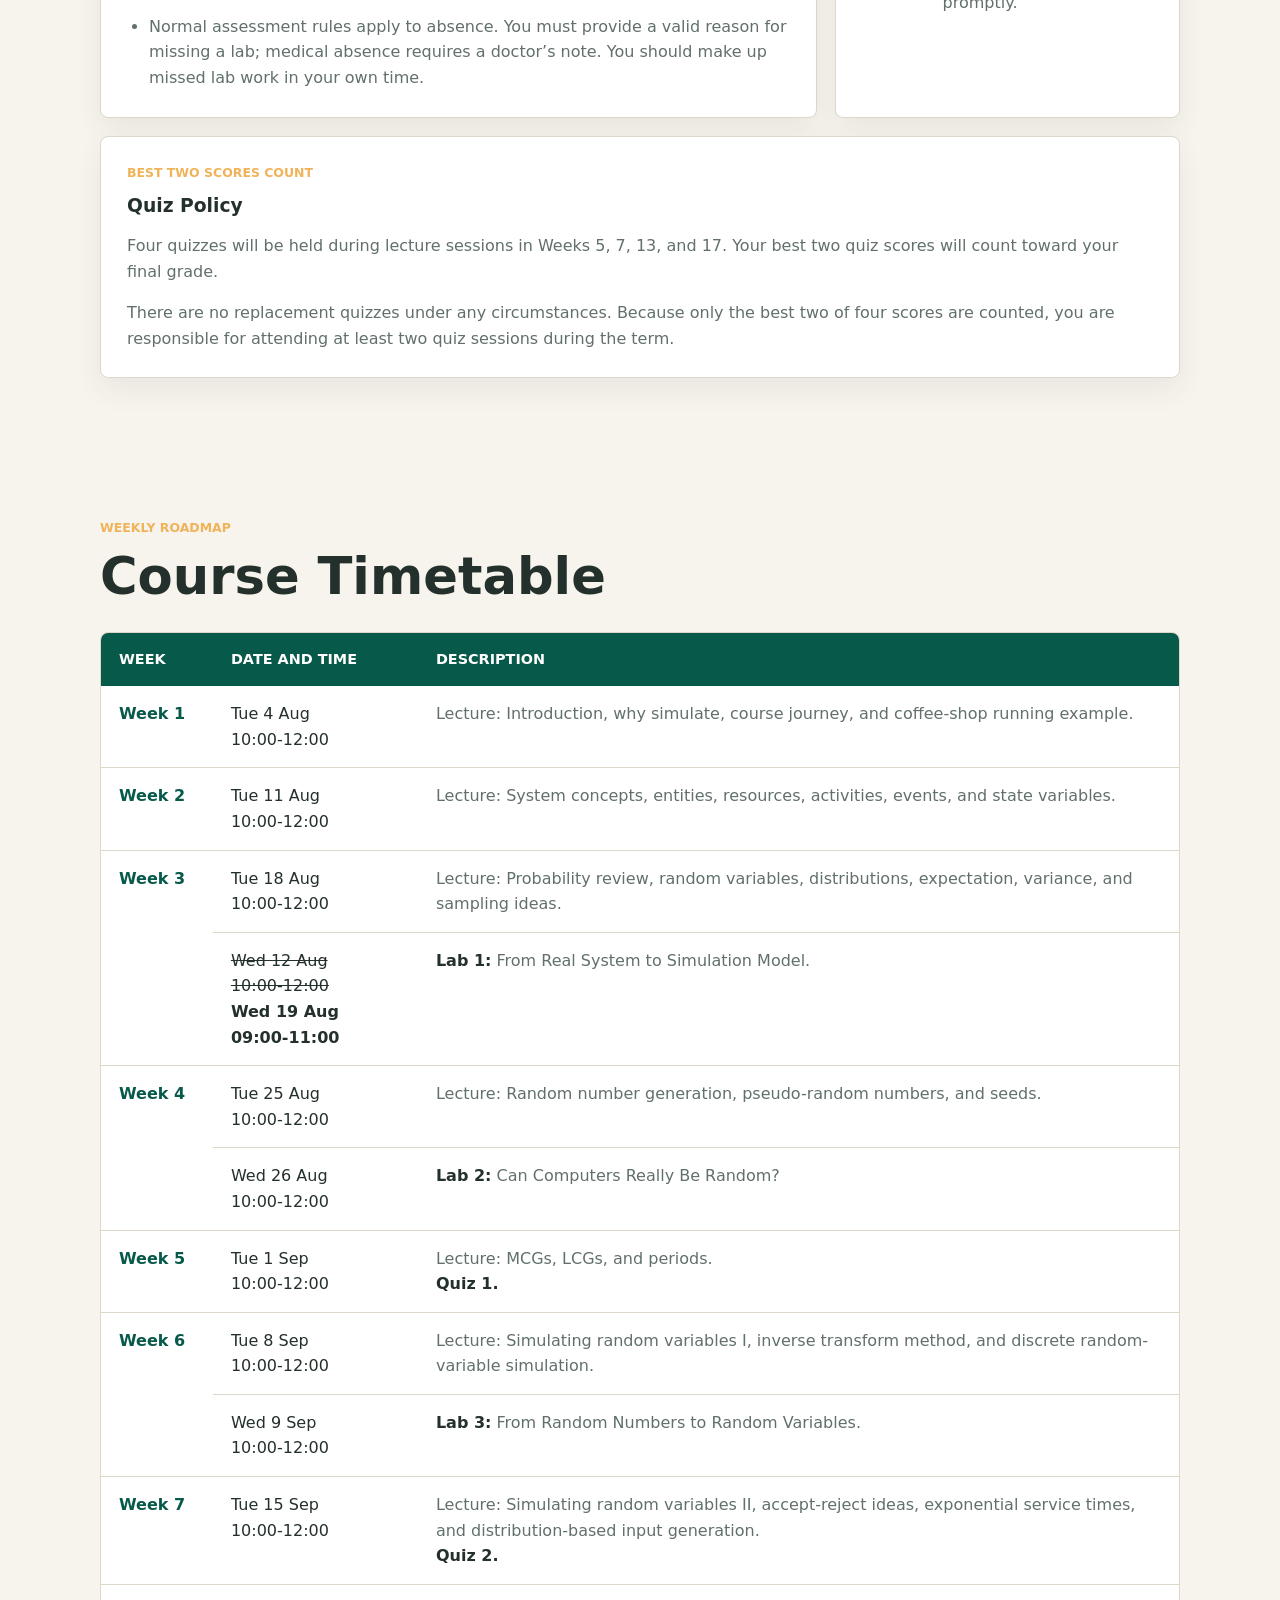
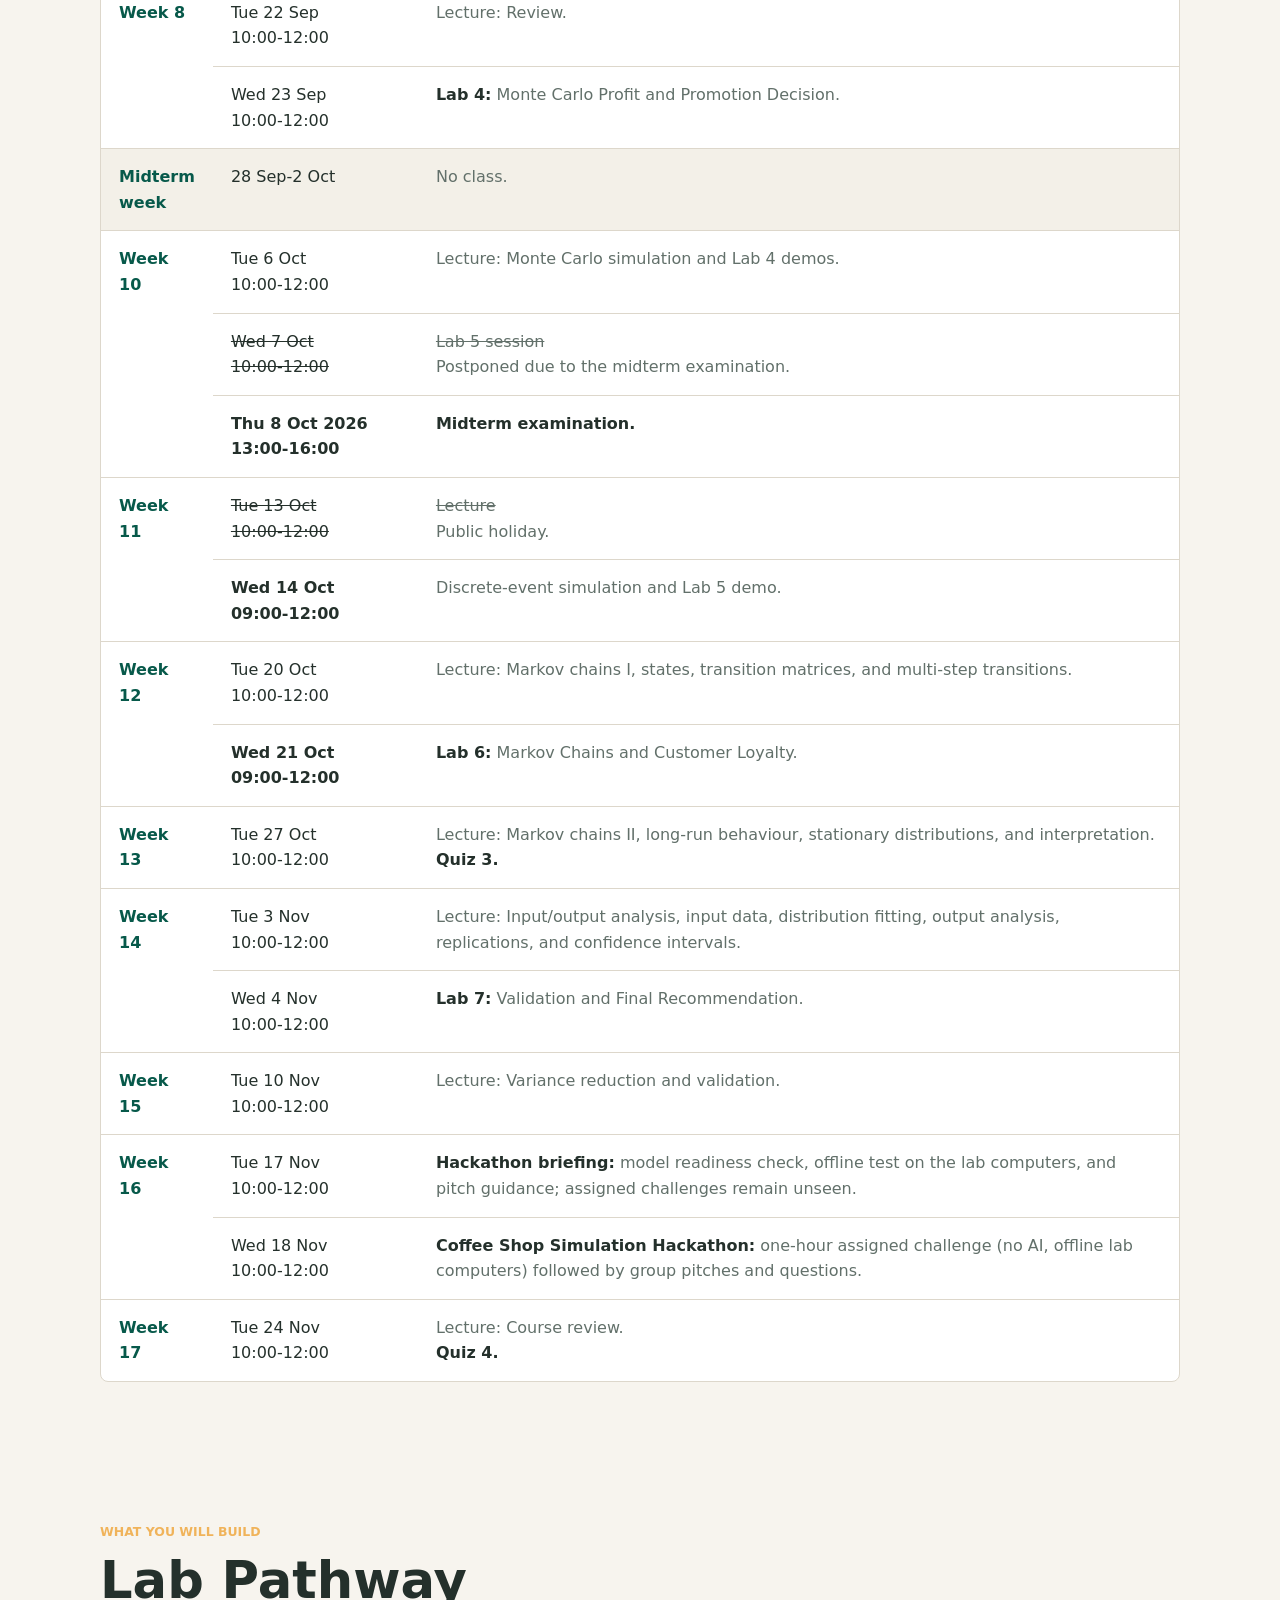
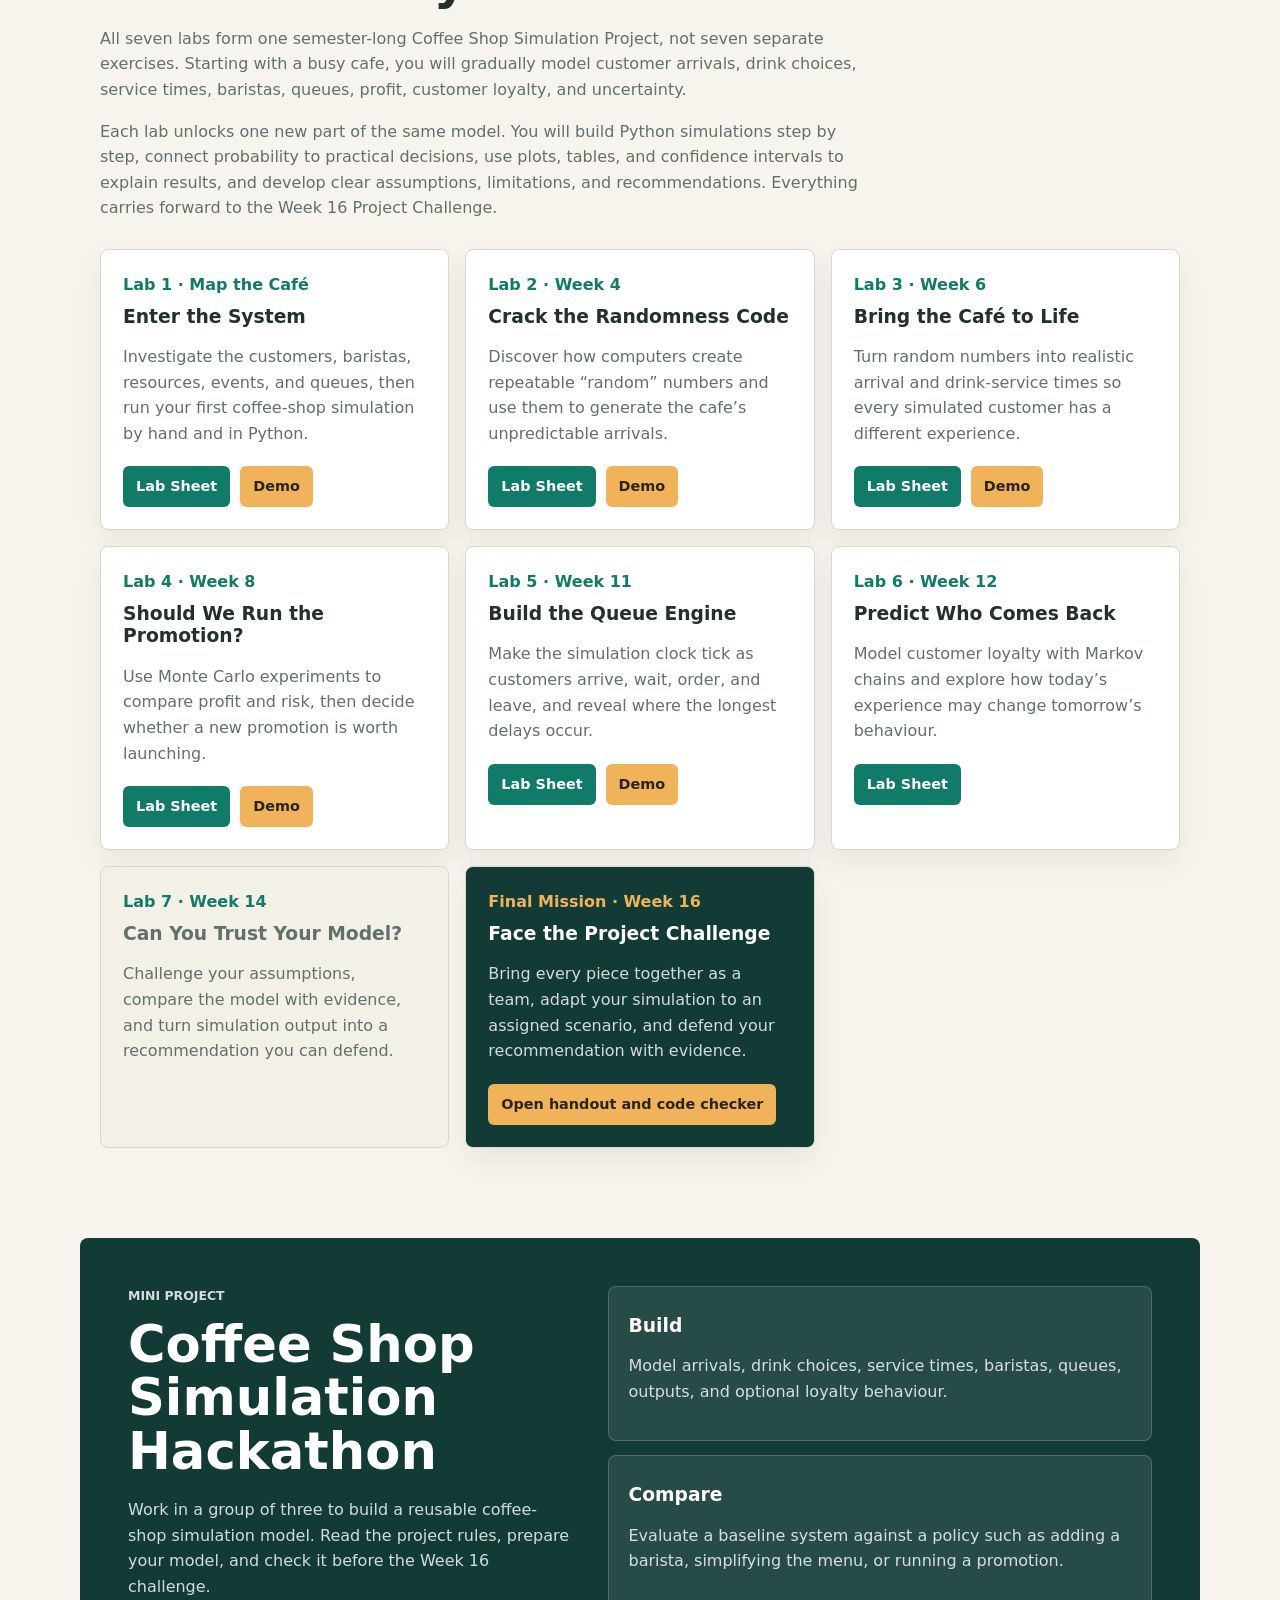
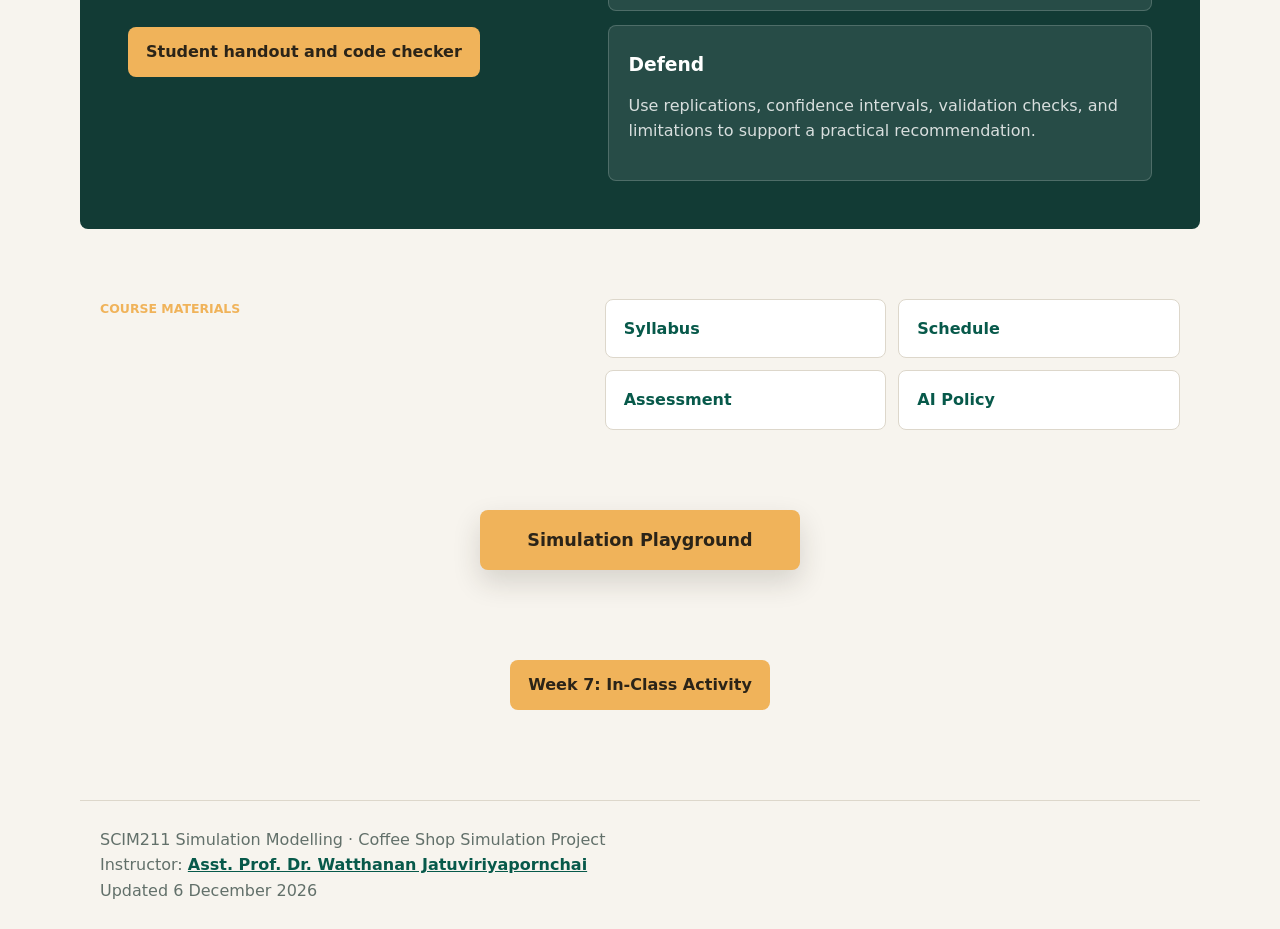
==== commit 679babea: "Publish student mini project and align course policies" ====
--- a/docs/index.html
+++ b/docs/index.html
@@ -317,11 +317,11 @@
               <tr>
                 <th rowspan="2">Week 16</th>
                 <td>Tue 17 Nov<br>10:00-12:00</td>
-                <td><strong>Hackathon briefing:</strong> model readiness check and pitch guidance; assigned challenges remain unseen.</td>
+                <td><strong>Hackathon briefing:</strong> model readiness check, offline test on the lab computers, and pitch guidance; assigned challenges remain unseen.</td>
               </tr>
               <tr>
                 <td>Wed 18 Nov<br>10:00-12:00</td>
-                <td><strong>Coffee Shop Simulation Hackathon:</strong> one-hour assigned challenge followed by group pitches and questions.</td>
+                <td><strong>Coffee Shop Simulation Hackathon:</strong> one-hour assigned challenge (no AI, offline lab computers) followed by group pitches and questions.</td>
               </tr>
               <tr>
                 <th>Week 17</th>
@@ -403,6 +403,14 @@
             <h3>Can You Trust Your Model?</h3>
             <p>Challenge your assumptions, compare the model with evidence, and turn simulation output into a recommendation you can defend.</p>
           </article>
+          <article class="lab-card project-card">
+            <span>Final Mission · Week 16</span>
+            <h3>Face the Project Challenge</h3>
+            <p>Bring every piece together as a team, adapt your simulation to an assigned scenario, and defend your recommendation with evidence.</p>
+            <div class="lab-actions">
+              <a class="lab-link demo-link" href="mini-project.html">Open handout and code checker</a>
+            </div>
+          </article>
         </div>
       </section>
 
@@ -411,8 +419,9 @@
           <p class="eyebrow">Mini Project</p>
           <h2>Coffee Shop Simulation Hackathon</h2>
           <p>
-            Work in a group of three to build a reusable coffee-shop simulation model. The Week 16 project materials and challenge details will be released later.
+            Work in a group of three to build a reusable coffee-shop simulation model. Read the project rules, prepare your model, and check it before the Week 16 challenge.
           </p>
+          <a class="button project-button" href="mini-project.html">Student handout and code checker</a>
         </div>
         <div class="project-points">
           <article>
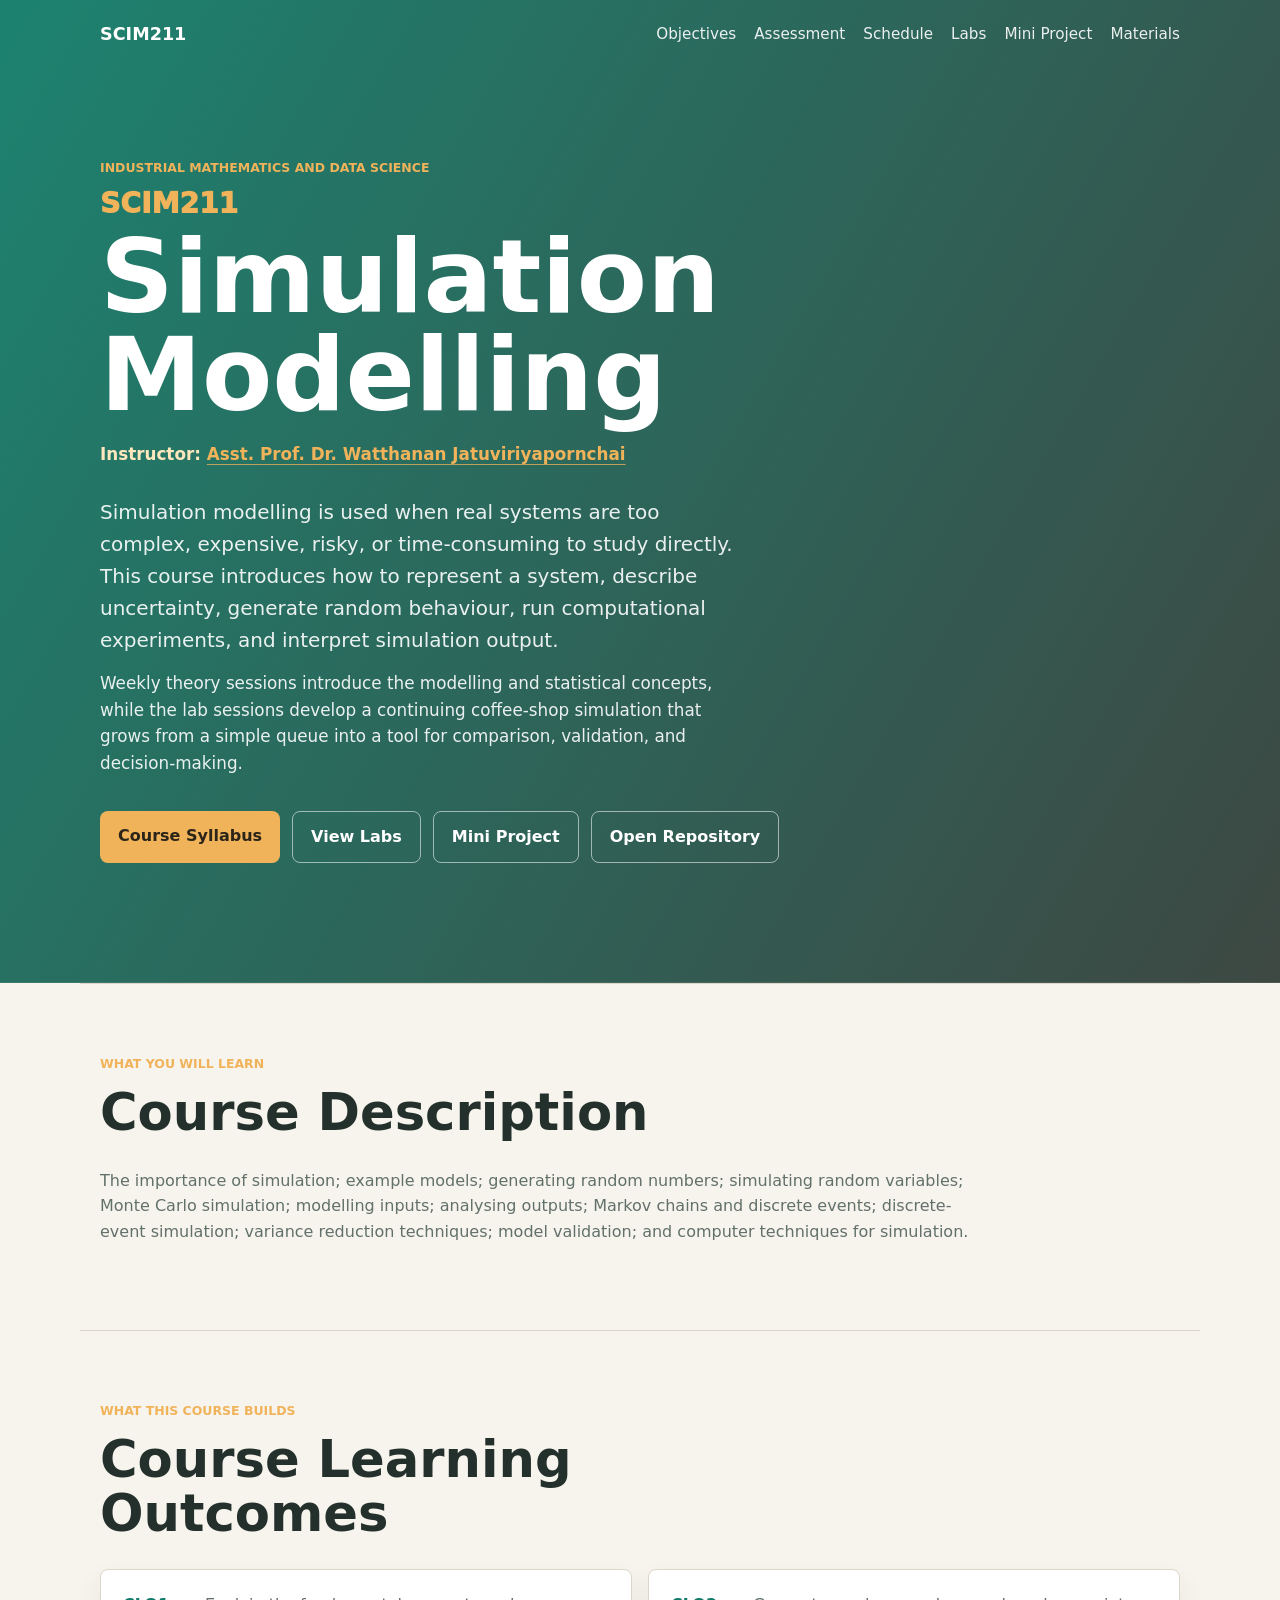
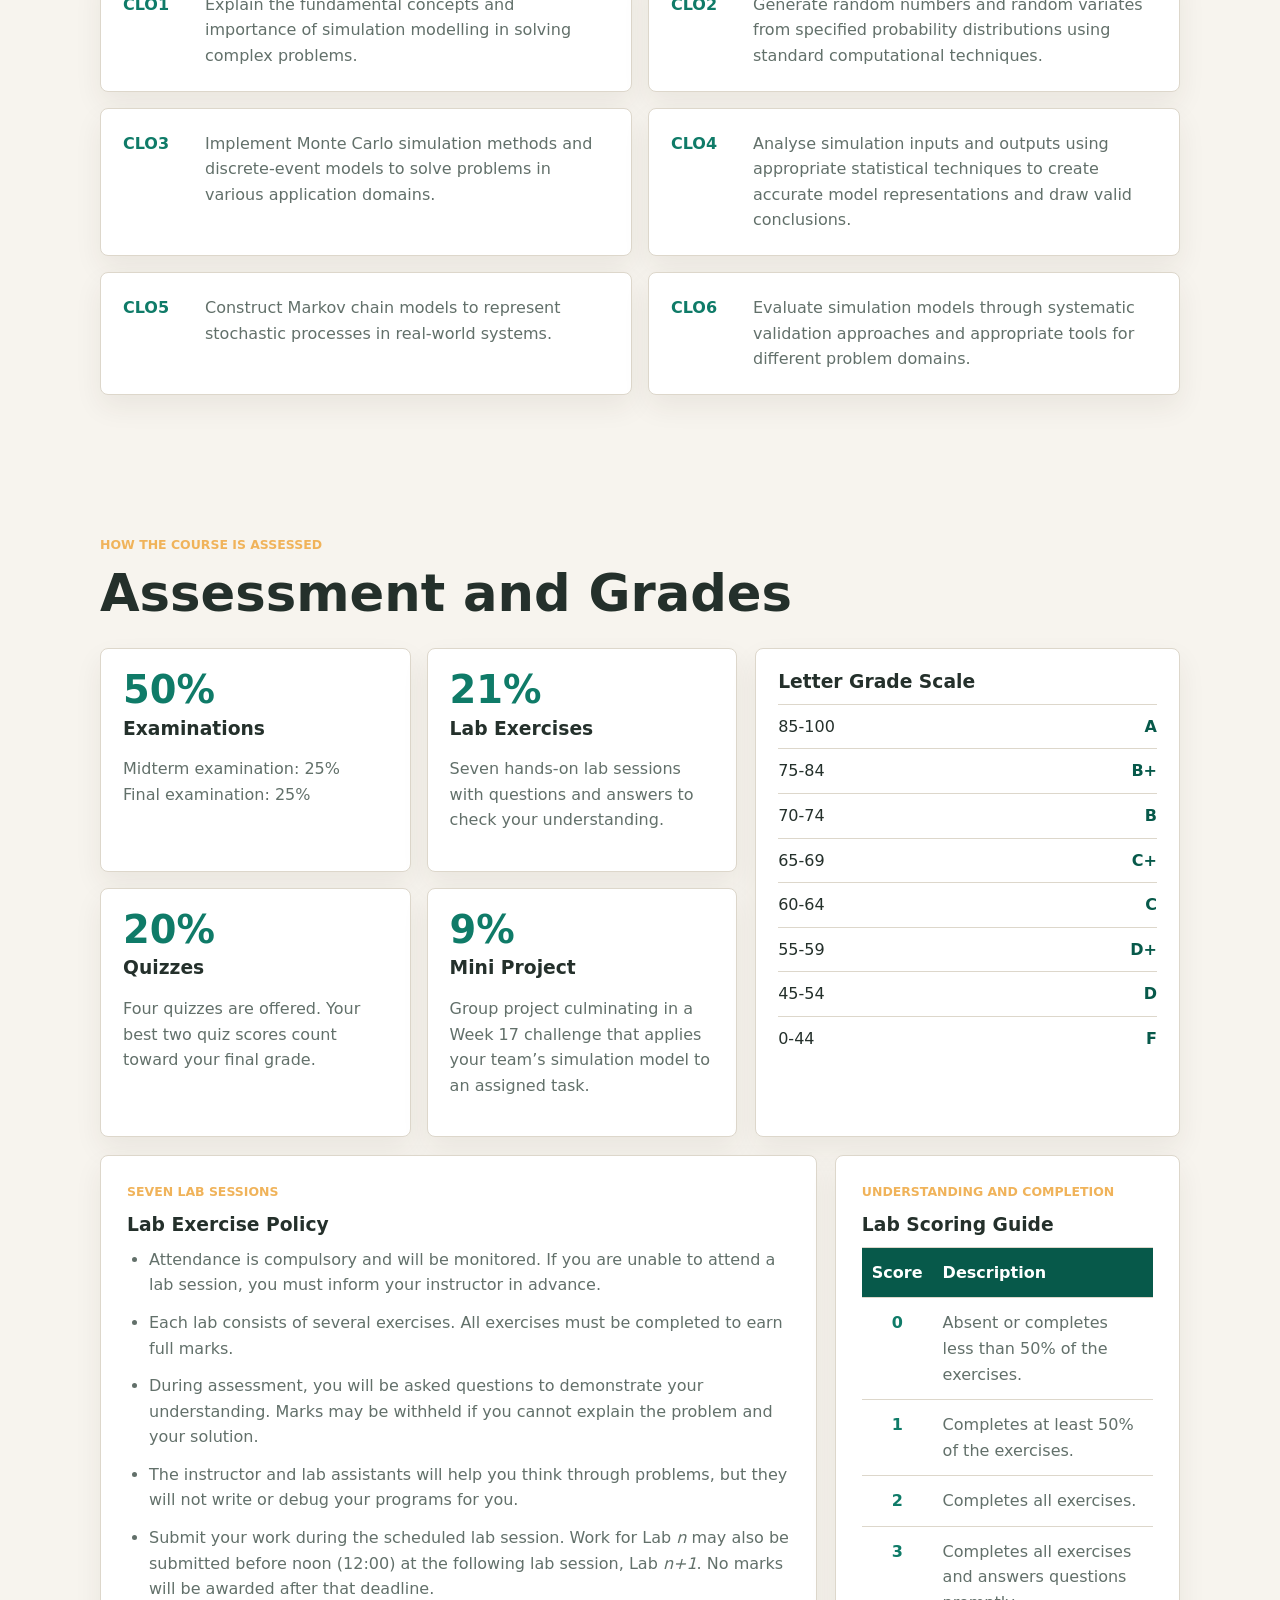
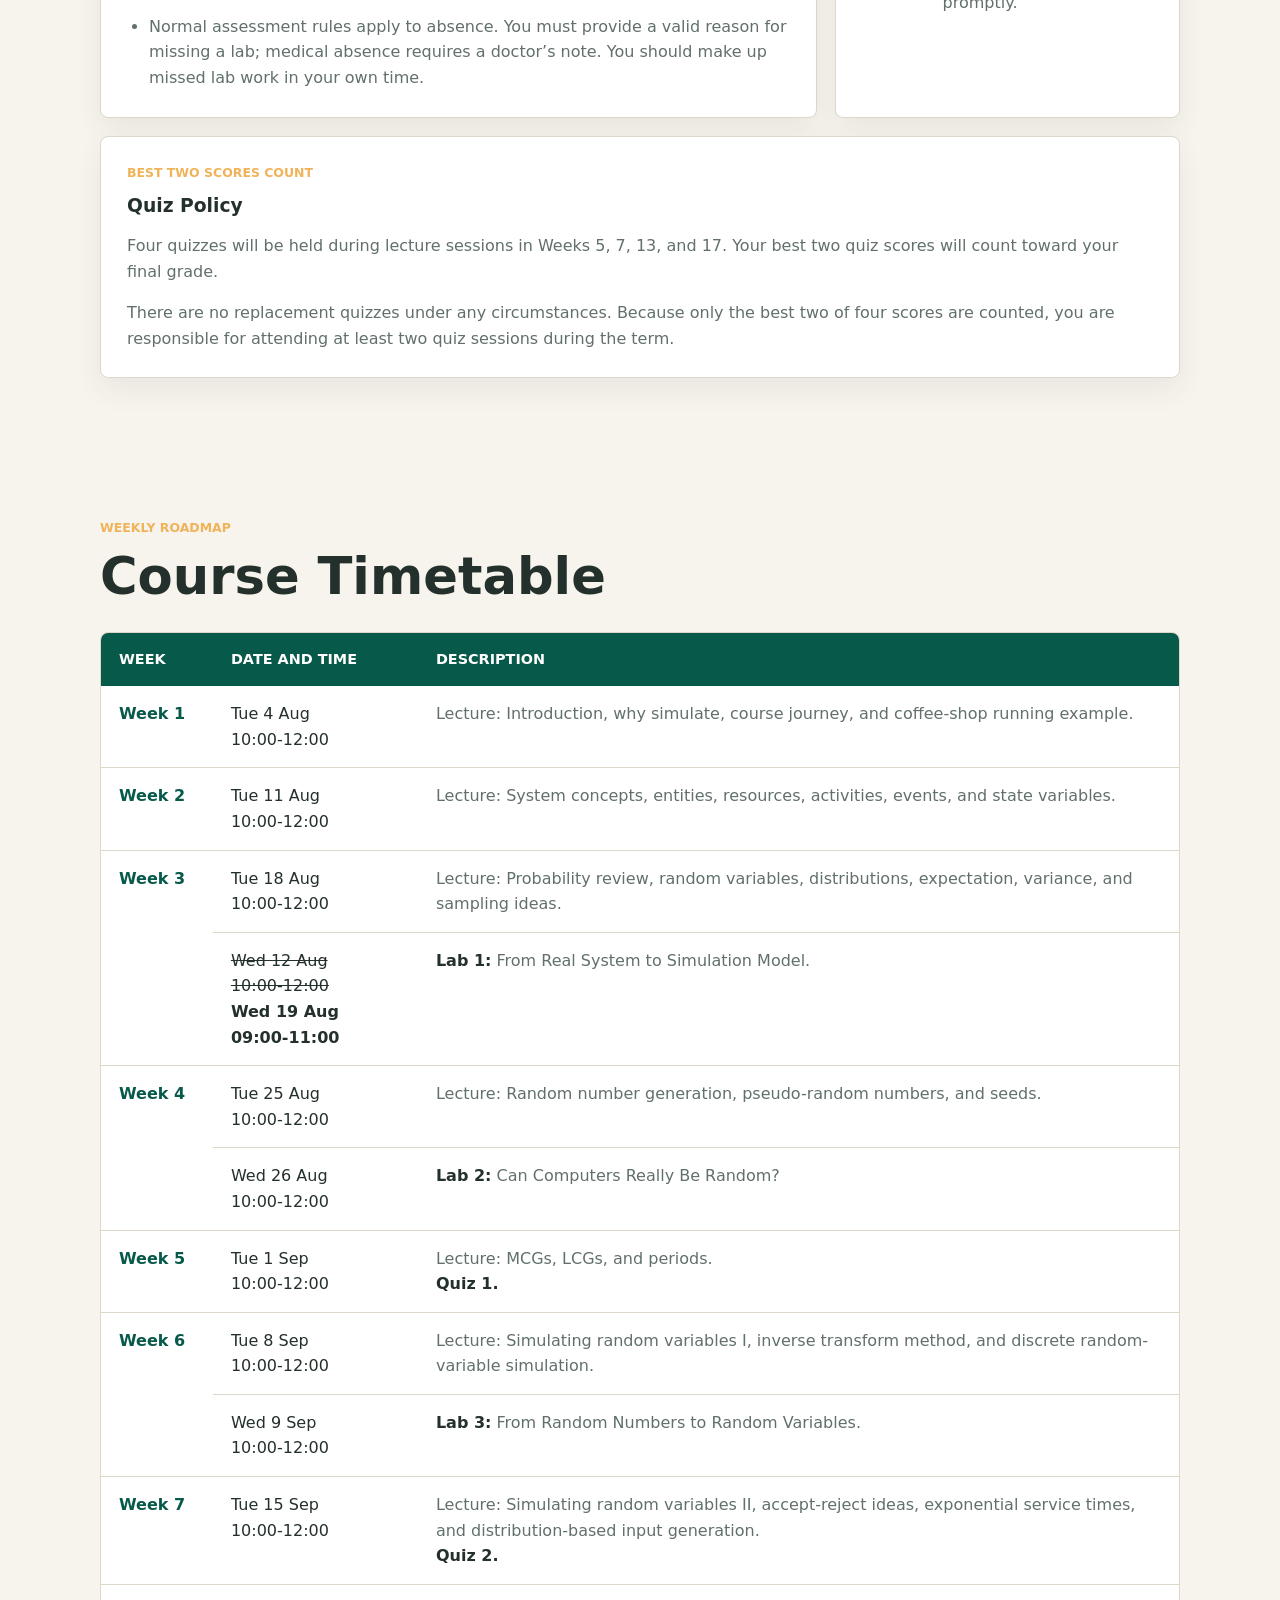
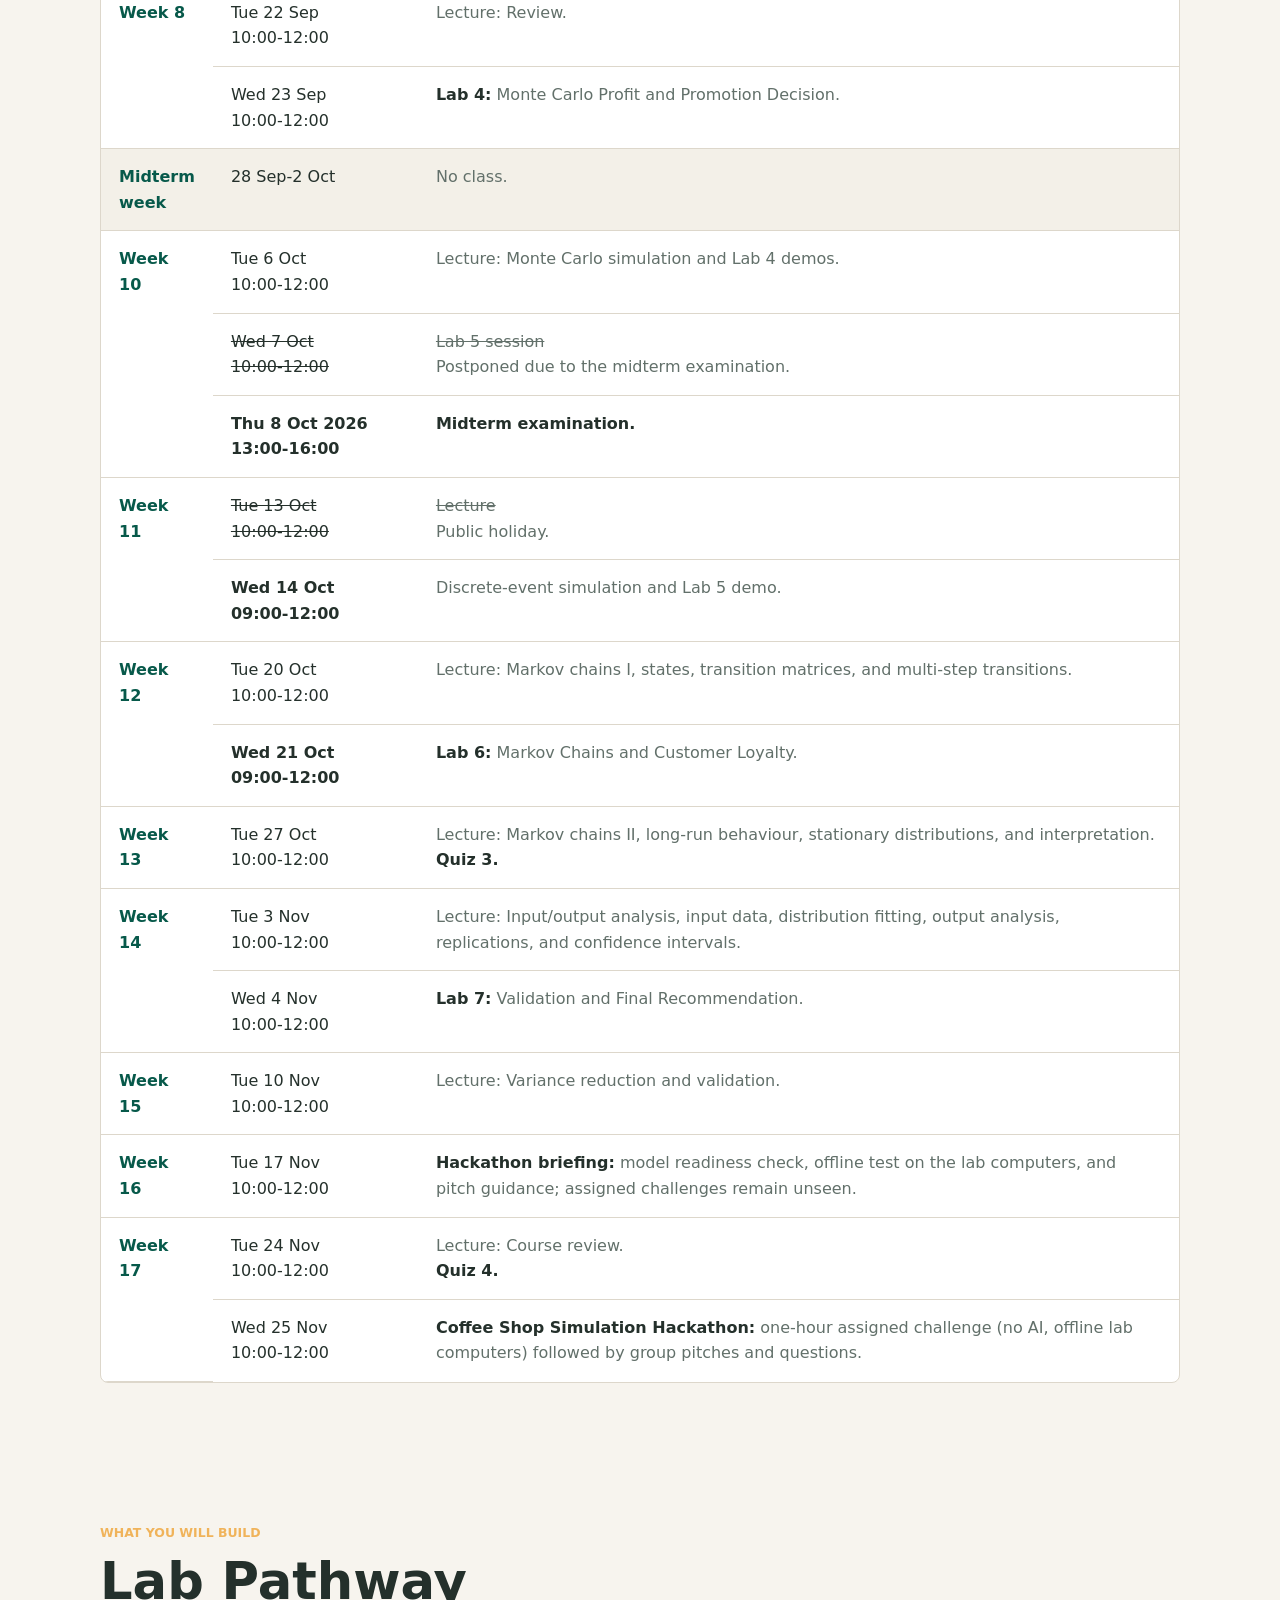
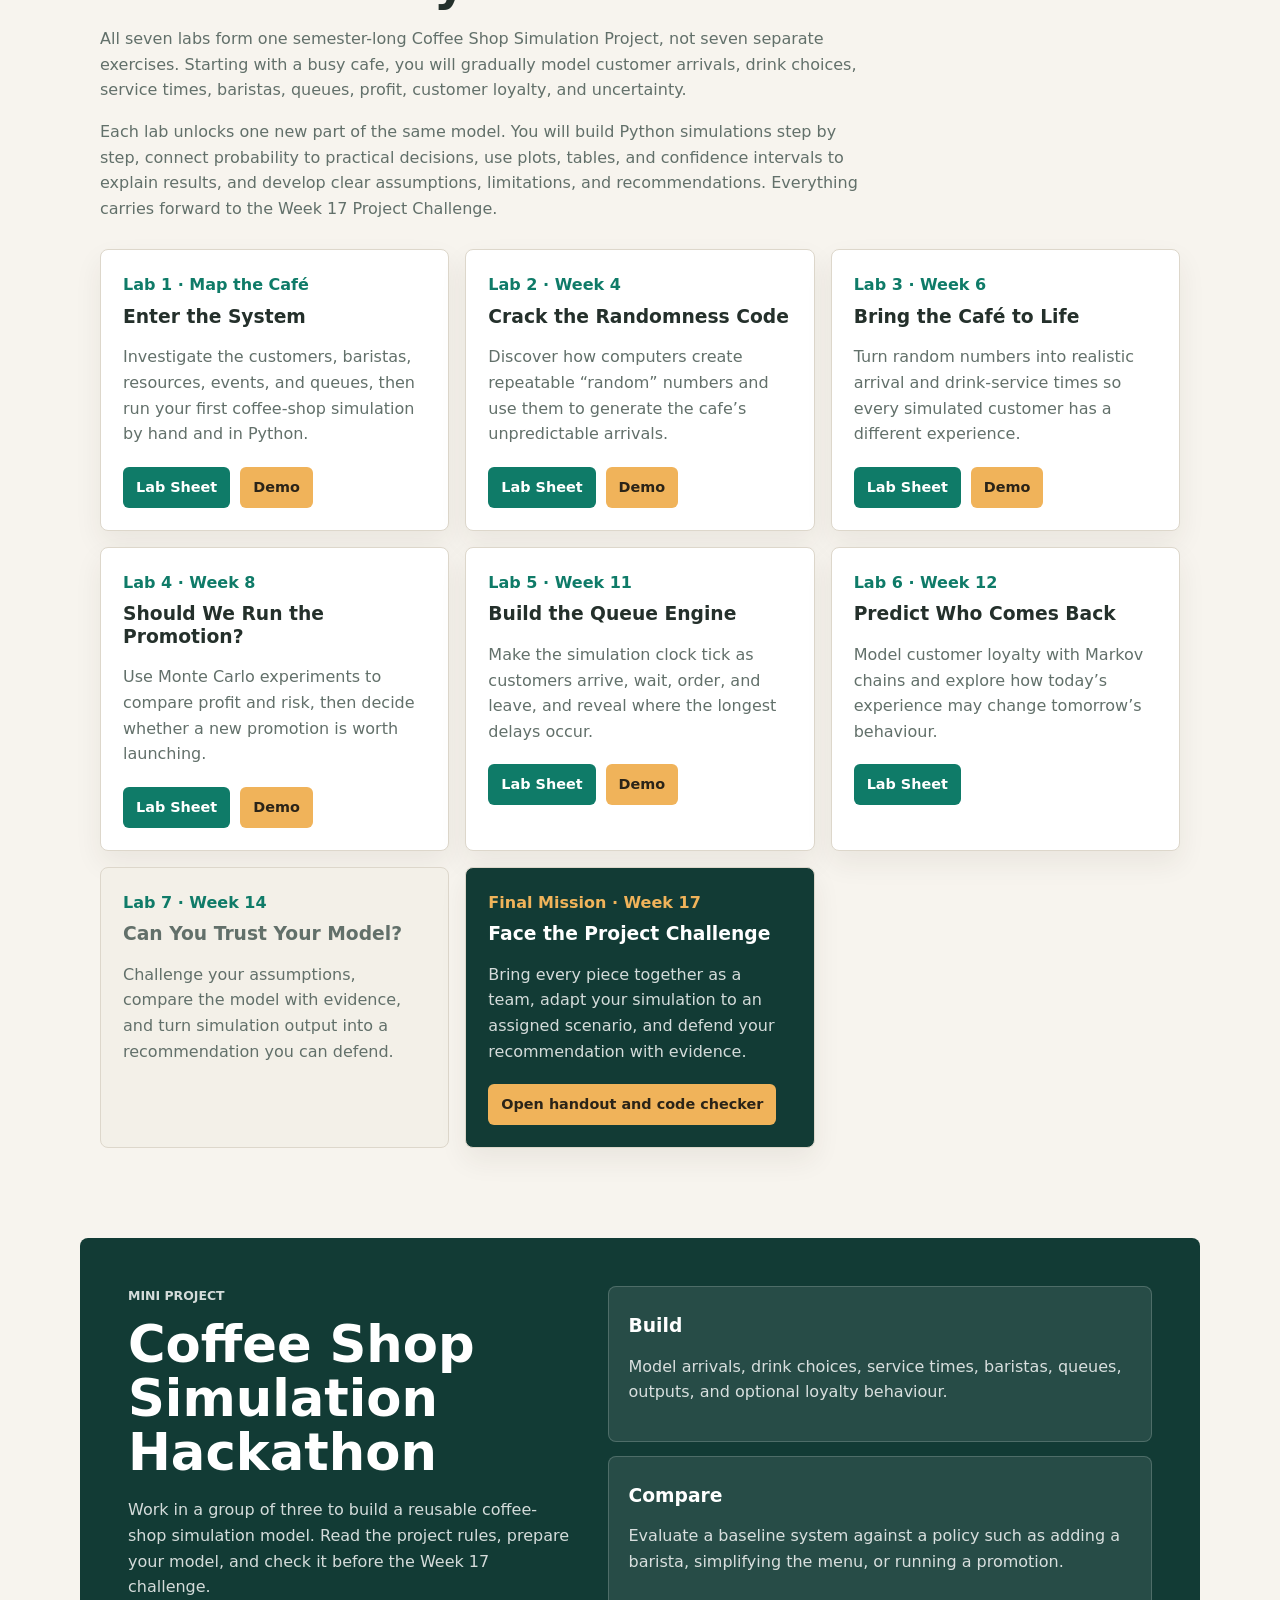
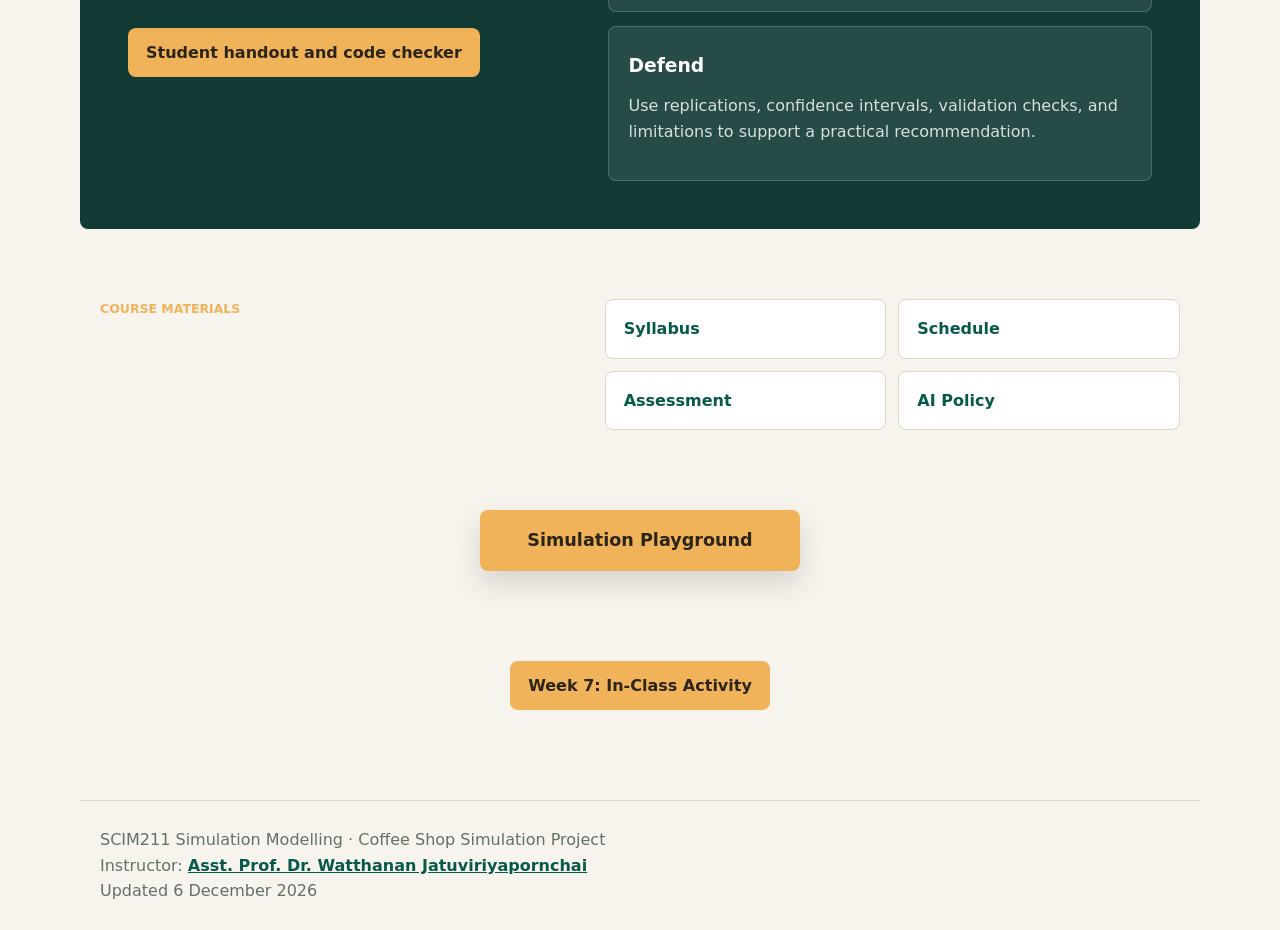
==== commit df7dce40: "Move SCIM211 hackathon to Week 17 Wednesday" ====
--- a/docs/index.html
+++ b/docs/index.html
@@ -113,7 +113,7 @@
             <article>
               <span>9%</span>
               <h3>Mini Project</h3>
-              <p>Group project culminating in a Week 16 challenge that applies your team’s simulation model to an assigned task.</p>
+              <p>Group project culminating in a Week 17 challenge that applies your team’s simulation model to an assigned task.</p>
             </article>
           </div>
           <div class="grade-card">
@@ -315,18 +315,18 @@
                 <td>Lecture: Variance reduction and validation.</td>
               </tr>
               <tr>
-                <th rowspan="2">Week 16</th>
+                <th>Week 16</th>
                 <td>Tue 17 Nov<br>10:00-12:00</td>
                 <td><strong>Hackathon briefing:</strong> model readiness check, offline test on the lab computers, and pitch guidance; assigned challenges remain unseen.</td>
               </tr>
               <tr>
-                <td>Wed 18 Nov<br>10:00-12:00</td>
-                <td><strong>Coffee Shop Simulation Hackathon:</strong> one-hour assigned challenge (no AI, offline lab computers) followed by group pitches and questions.</td>
-              </tr>
-              <tr>
-                <th>Week 17</th>
+                <th rowspan="2">Week 17</th>
                 <td>Tue 24 Nov<br>10:00-12:00</td>
                 <td>Lecture: Course review.<br><strong>Quiz 4.</strong></td>
+              </tr>
+              <tr>
+                <td>Wed 25 Nov<br>10:00-12:00</td>
+                <td><strong>Coffee Shop Simulation Hackathon:</strong> one-hour assigned challenge (no AI, offline lab computers) followed by group pitches and questions.</td>
               </tr>
             </tbody>
           </table>
@@ -341,7 +341,7 @@
             All seven labs form one semester-long Coffee Shop Simulation Project, not seven separate exercises. Starting with a busy cafe, you will gradually model customer arrivals, drink choices, service times, baristas, queues, profit, customer loyalty, and uncertainty.
           </p>
           <p class="section-intro">
-            Each lab unlocks one new part of the same model. You will build Python simulations step by step, connect probability to practical decisions, use plots, tables, and confidence intervals to explain results, and develop clear assumptions, limitations, and recommendations. Everything carries forward to the Week 16 Project Challenge.
+            Each lab unlocks one new part of the same model. You will build Python simulations step by step, connect probability to practical decisions, use plots, tables, and confidence intervals to explain results, and develop clear assumptions, limitations, and recommendations. Everything carries forward to the Week 17 Project Challenge.
           </p>
         </div>
         <div class="lab-grid">
@@ -404,7 +404,7 @@
             <p>Challenge your assumptions, compare the model with evidence, and turn simulation output into a recommendation you can defend.</p>
           </article>
           <article class="lab-card project-card">
-            <span>Final Mission · Week 16</span>
+            <span>Final Mission · Week 17</span>
             <h3>Face the Project Challenge</h3>
             <p>Bring every piece together as a team, adapt your simulation to an assigned scenario, and defend your recommendation with evidence.</p>
             <div class="lab-actions">
@@ -419,7 +419,7 @@
           <p class="eyebrow">Mini Project</p>
           <h2>Coffee Shop Simulation Hackathon</h2>
           <p>
-            Work in a group of three to build a reusable coffee-shop simulation model. Read the project rules, prepare your model, and check it before the Week 16 challenge.
+            Work in a group of three to build a reusable coffee-shop simulation model. Read the project rules, prepare your model, and check it before the Week 17 challenge.
           </p>
           <a class="button project-button" href="mini-project.html">Student handout and code checker</a>
         </div>
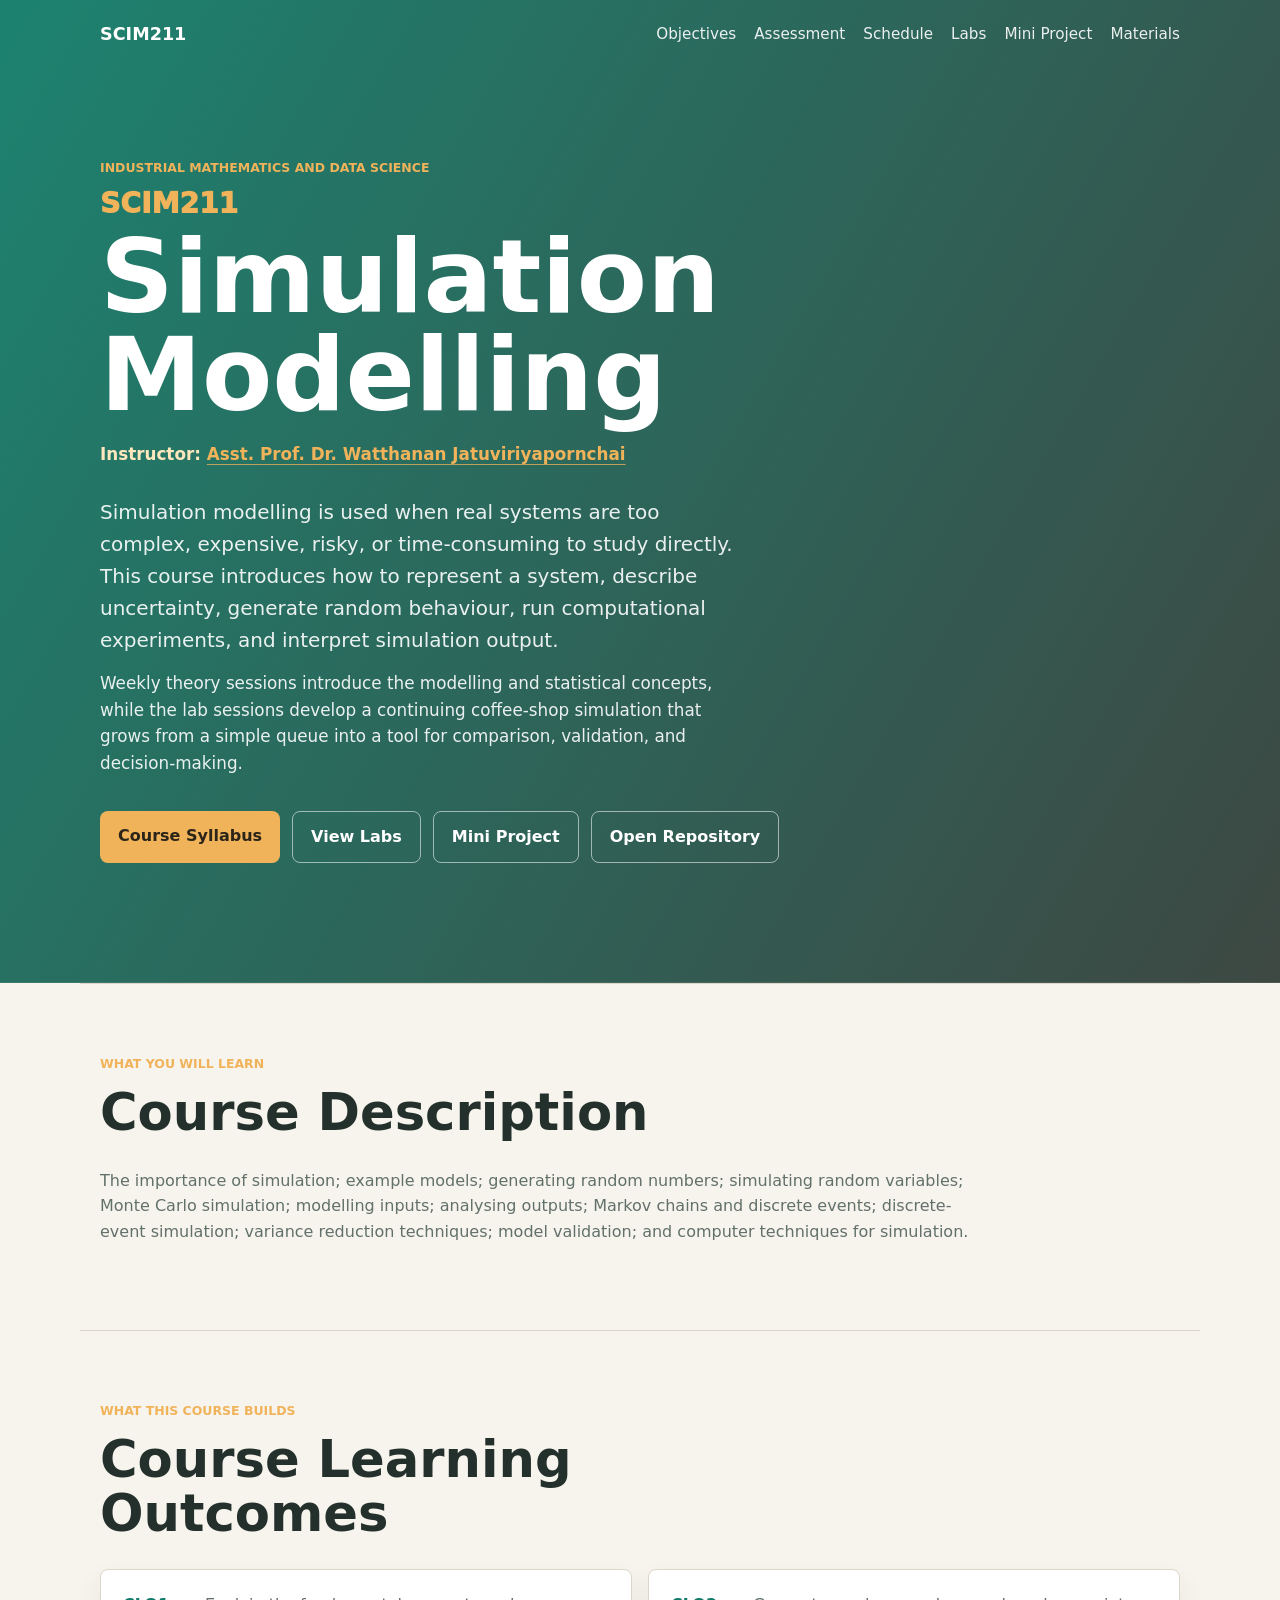
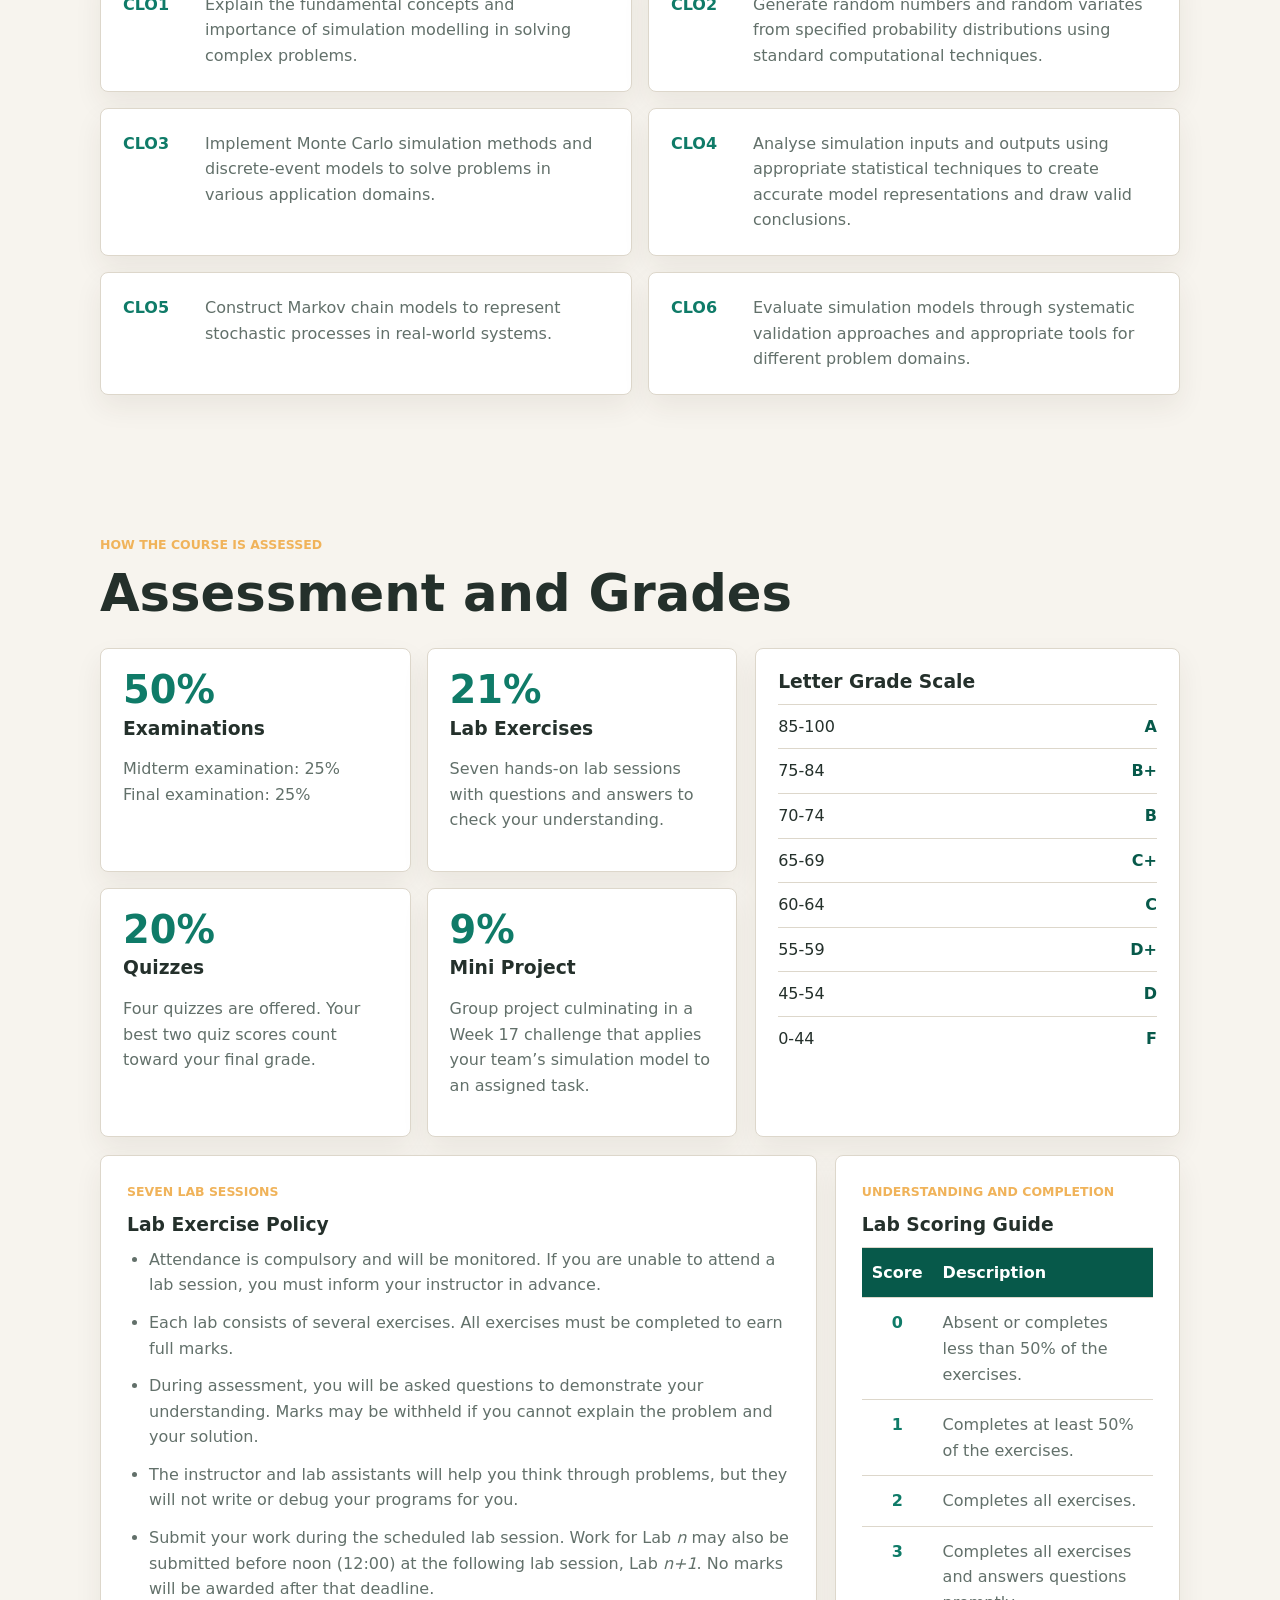
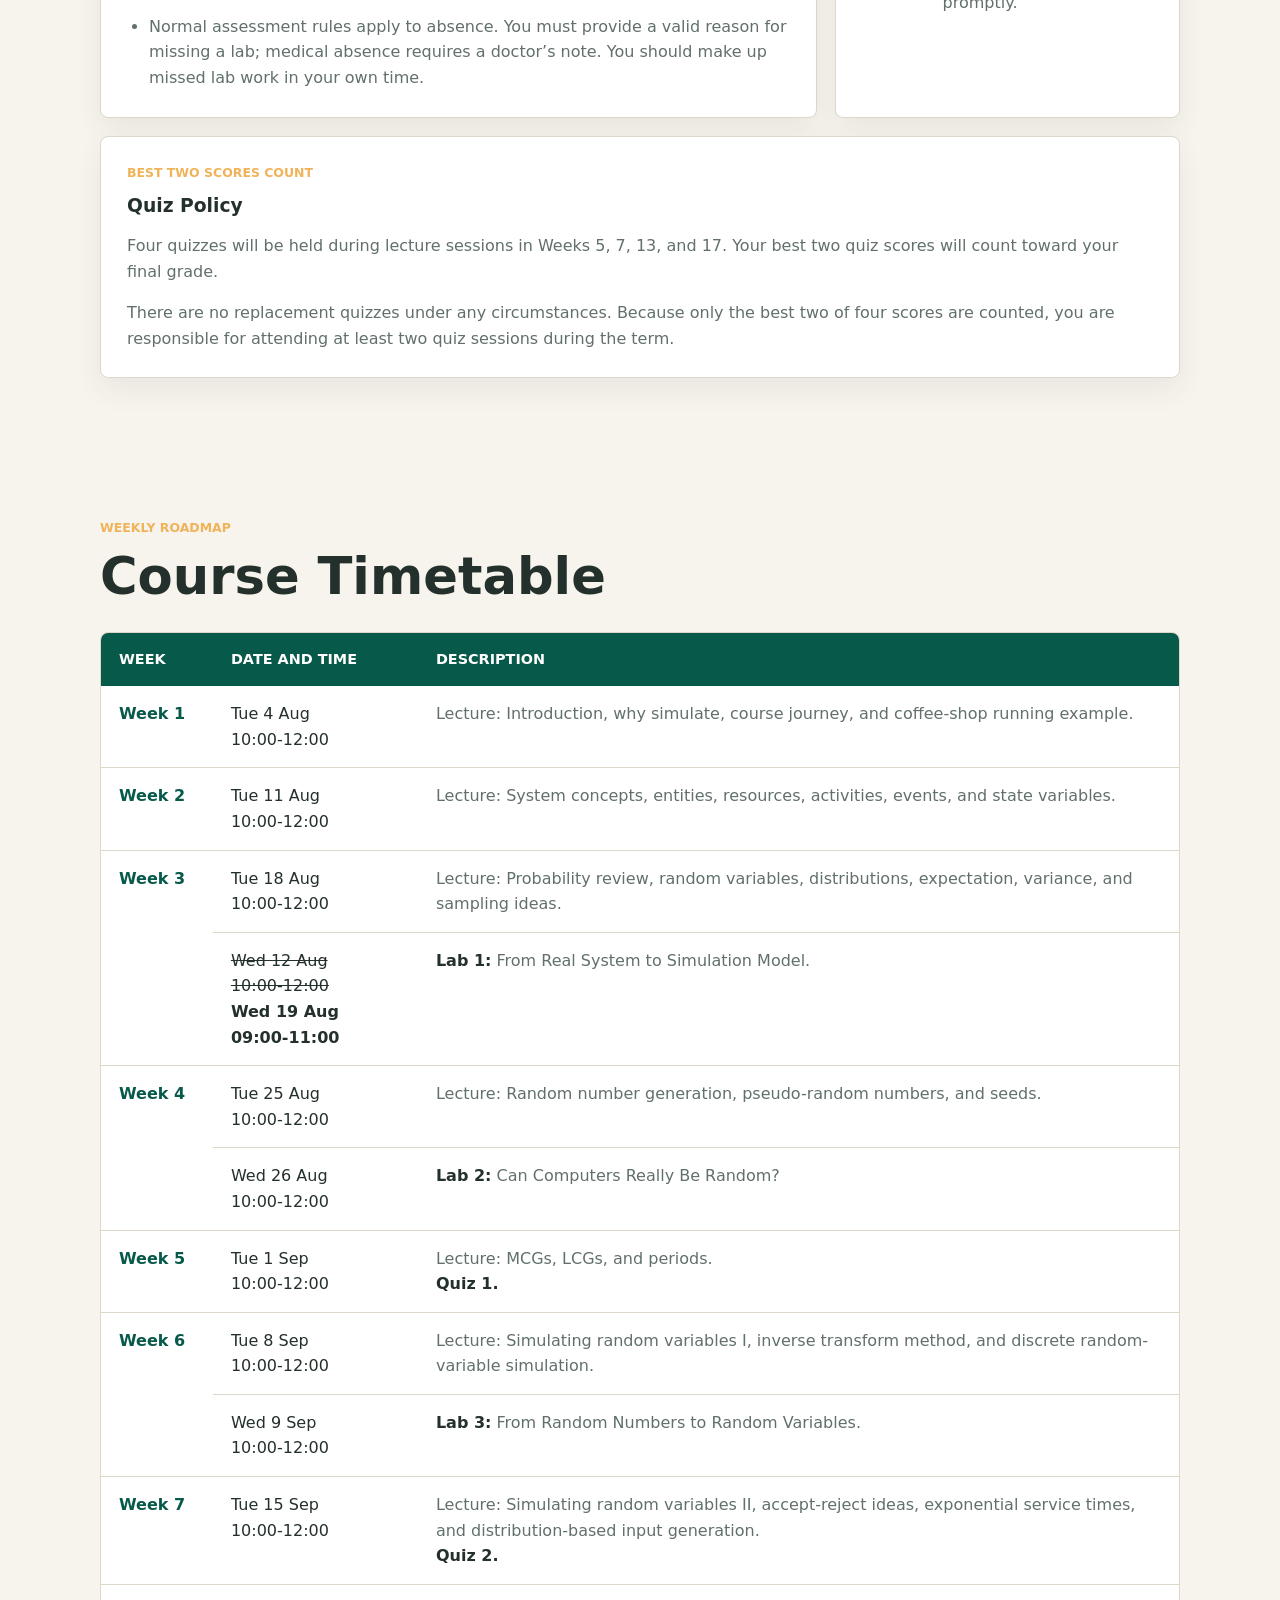
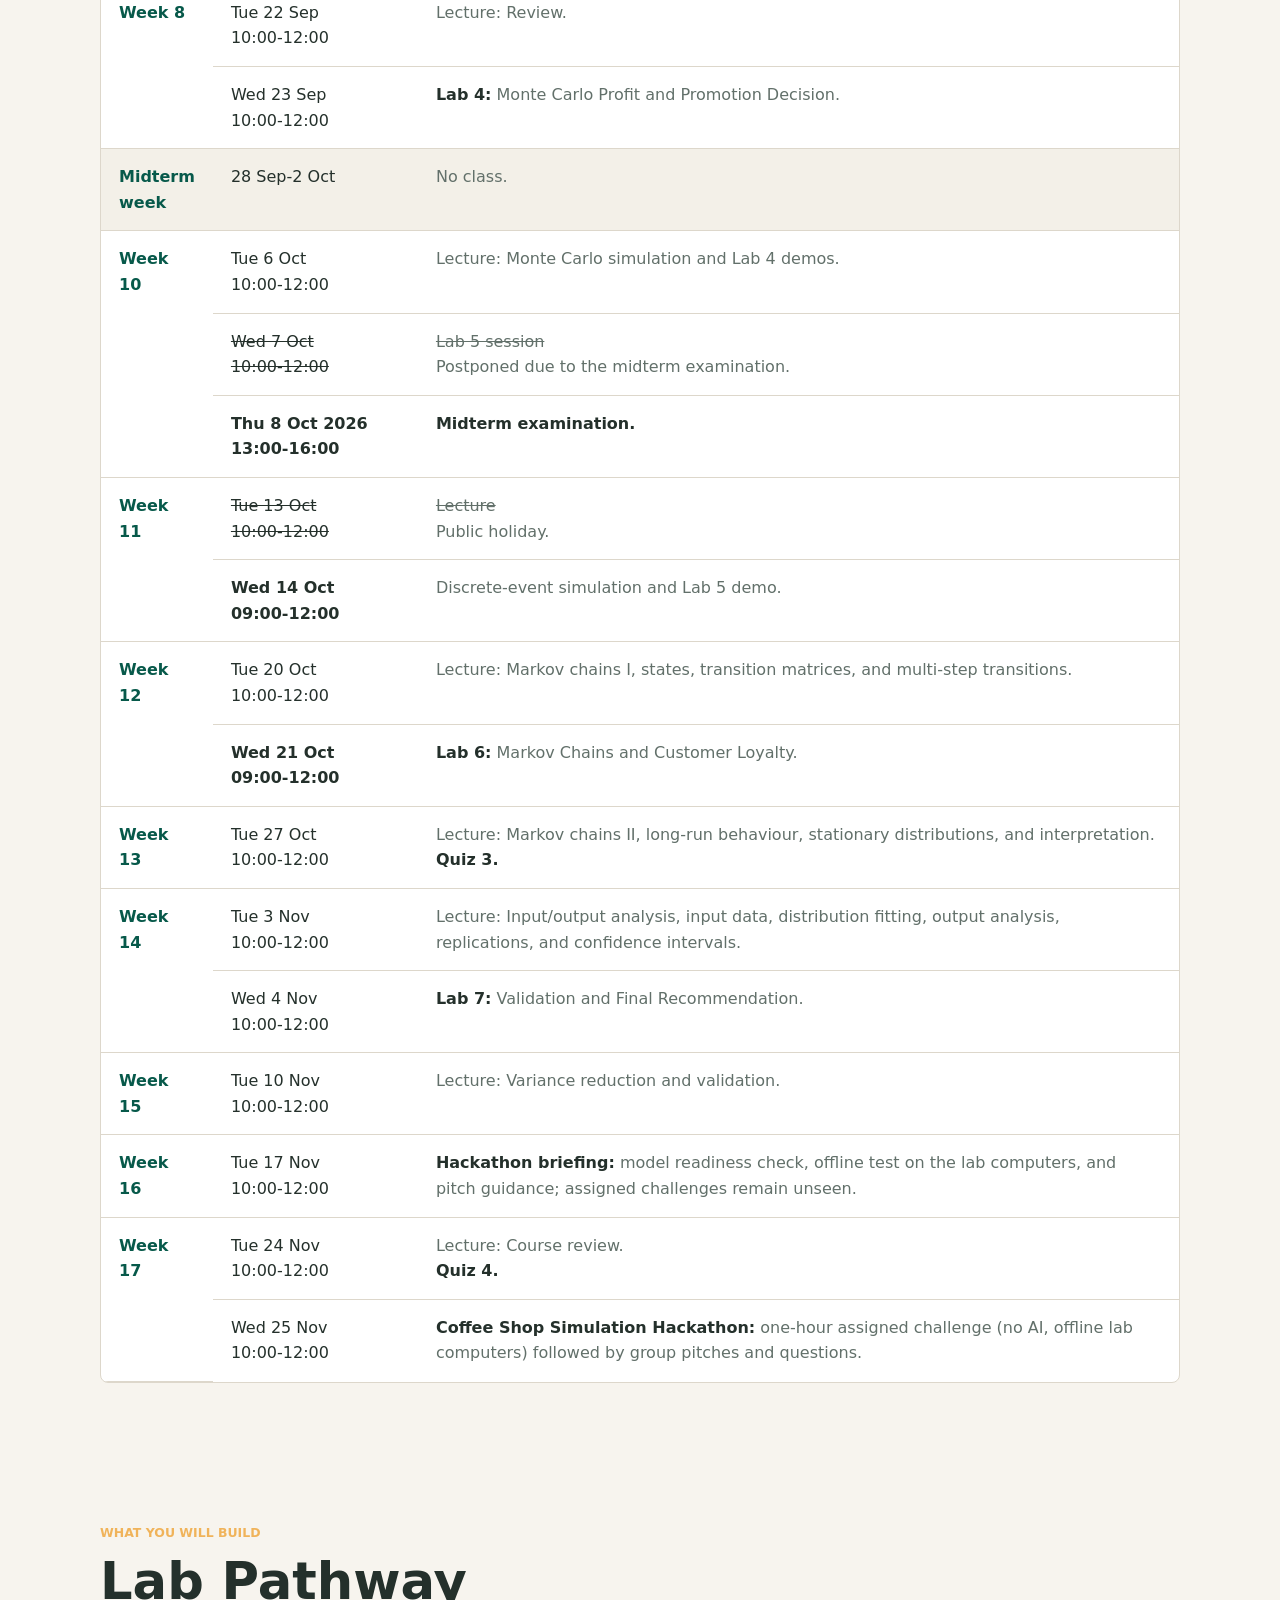
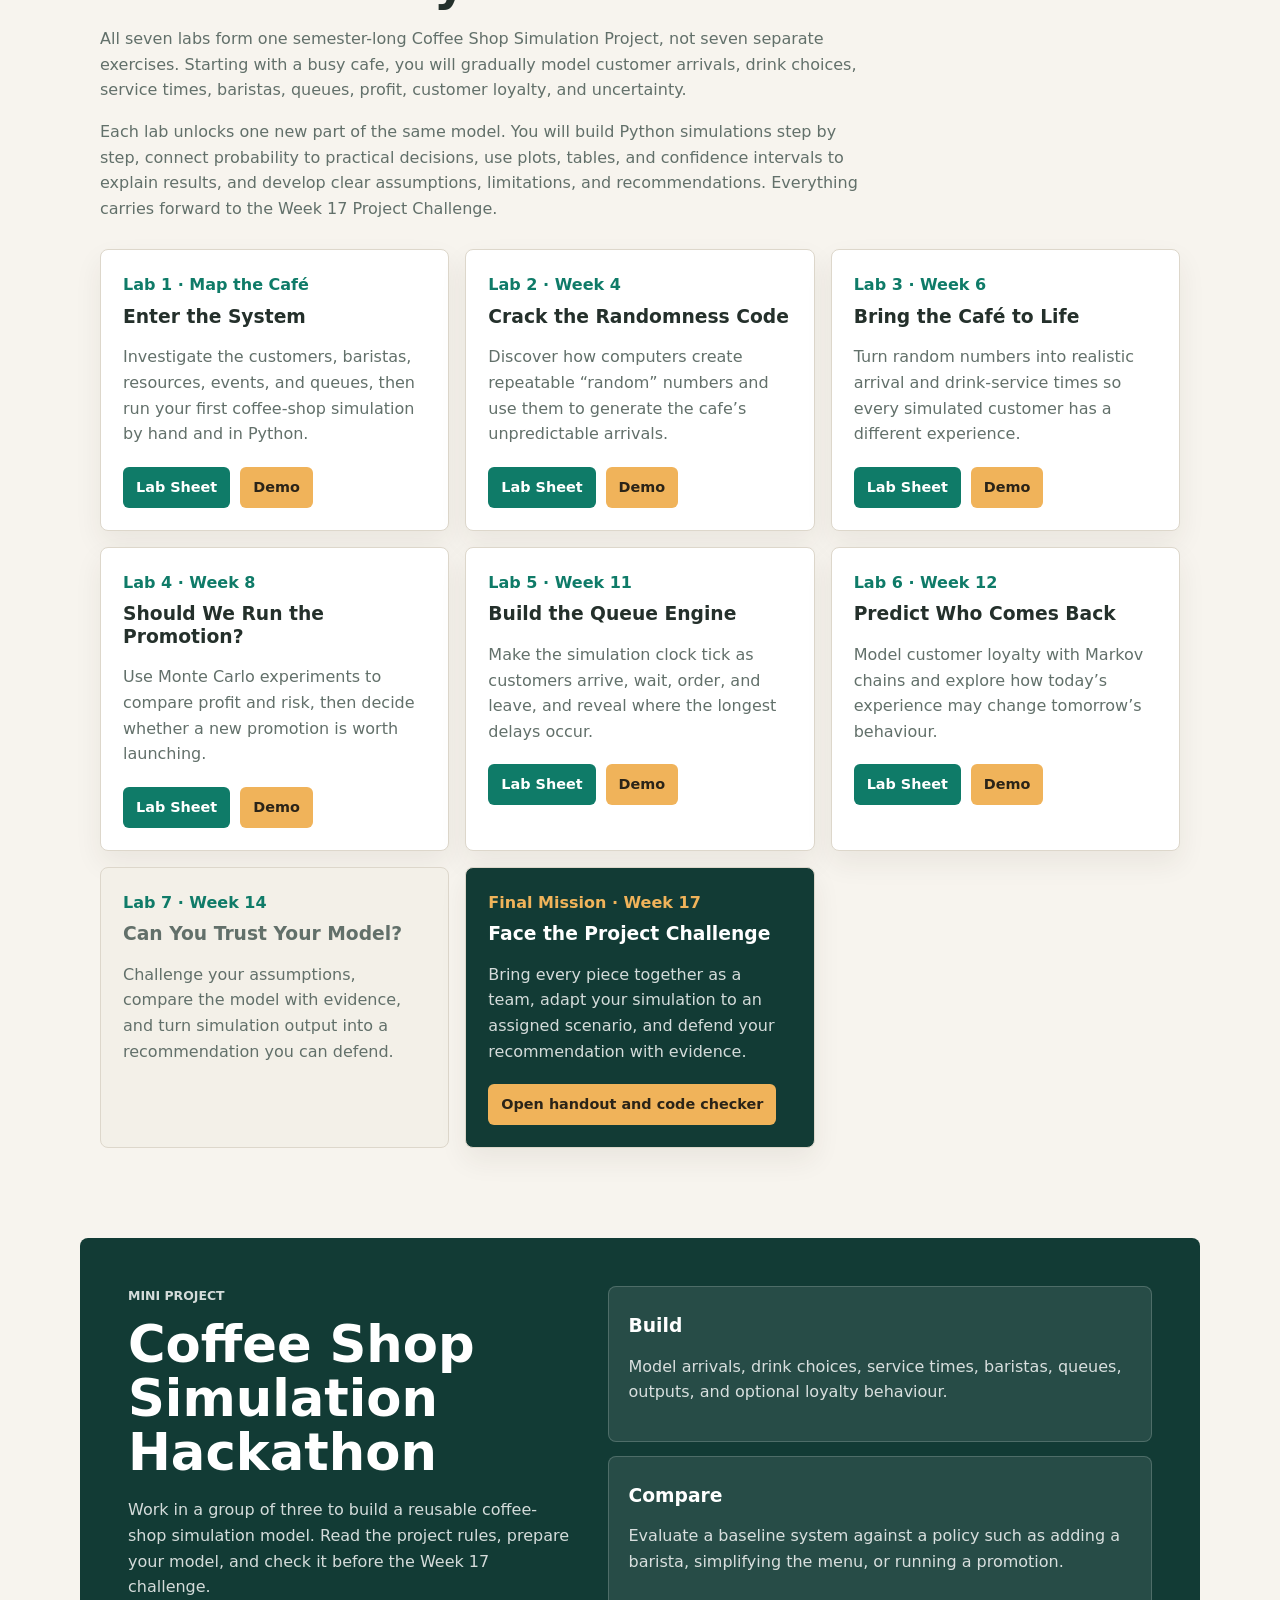
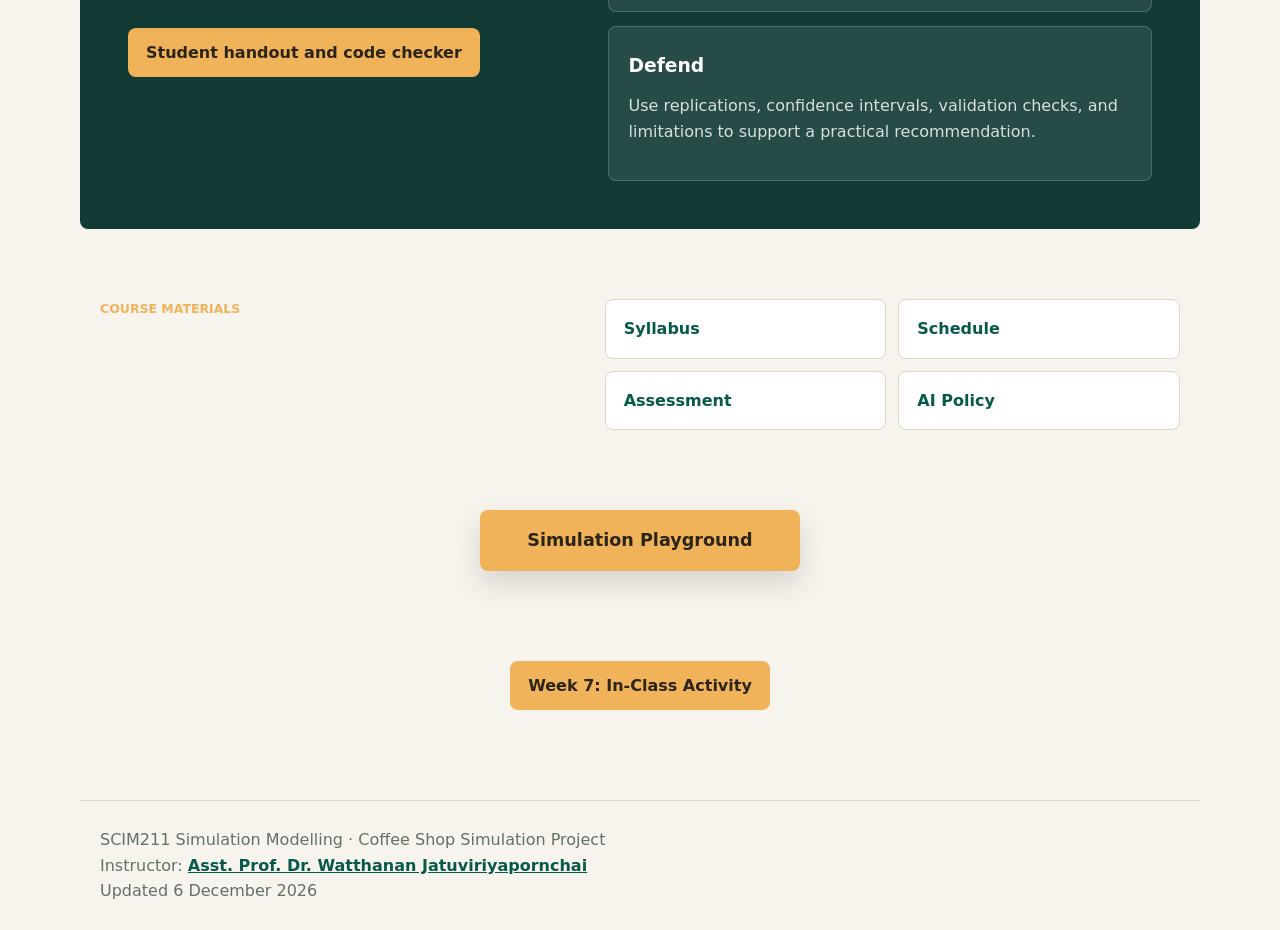
==== commit f1a86278: "Publish Lab 6 Markov chains demo" ====
--- a/docs/index.html
+++ b/docs/index.html
@@ -396,6 +396,7 @@
             <p>Model customer loyalty with Markov chains and explore how today’s experience may change tomorrow’s behaviour.</p>
             <div class="lab-actions">
               <a class="lab-link" href="https://github.com/watthanan-jat/SCIM211-Simulation-Modelling/blob/main/labs/Lab06_MarkovChains/lab_sheet.md">Lab Sheet</a>
+              <a class="lab-link demo-link" href="labs/Lab06_Demo.html">Demo</a>
             </div>
           </article>
           <article class="lab-card future">
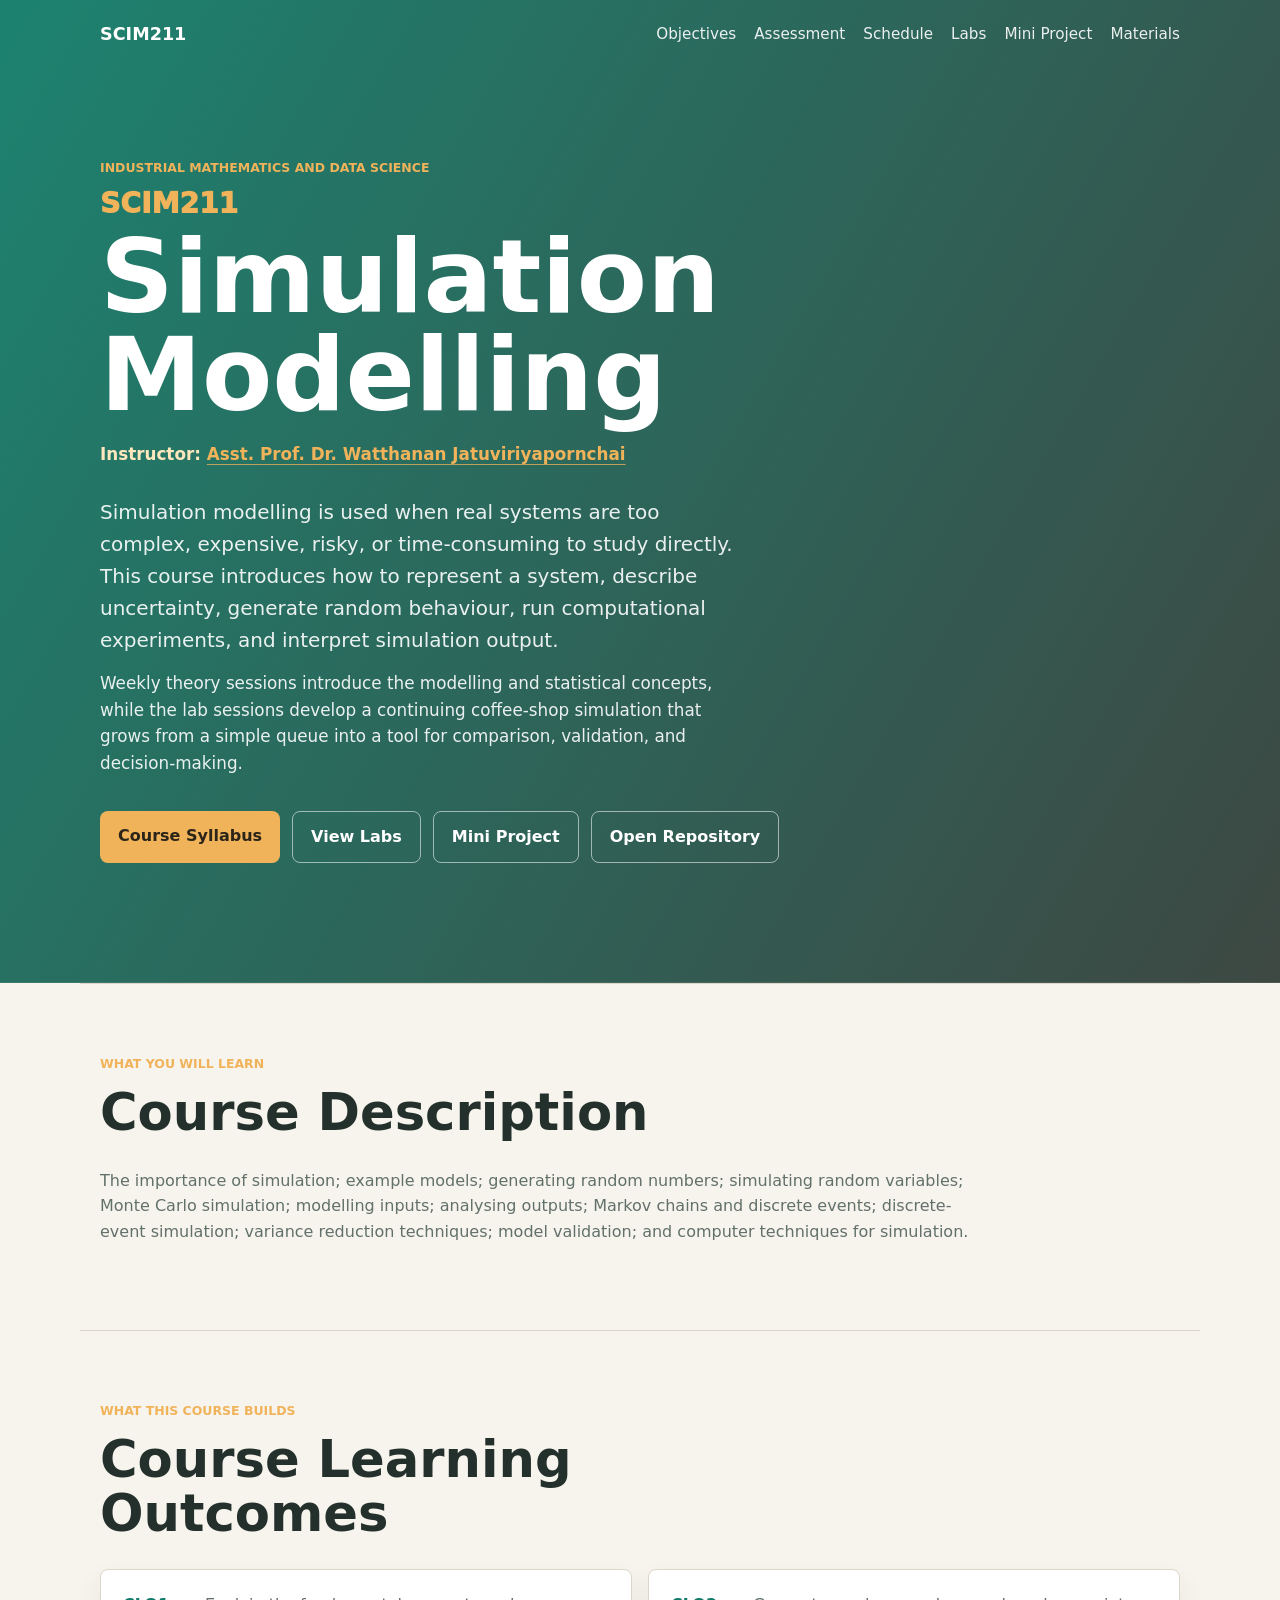
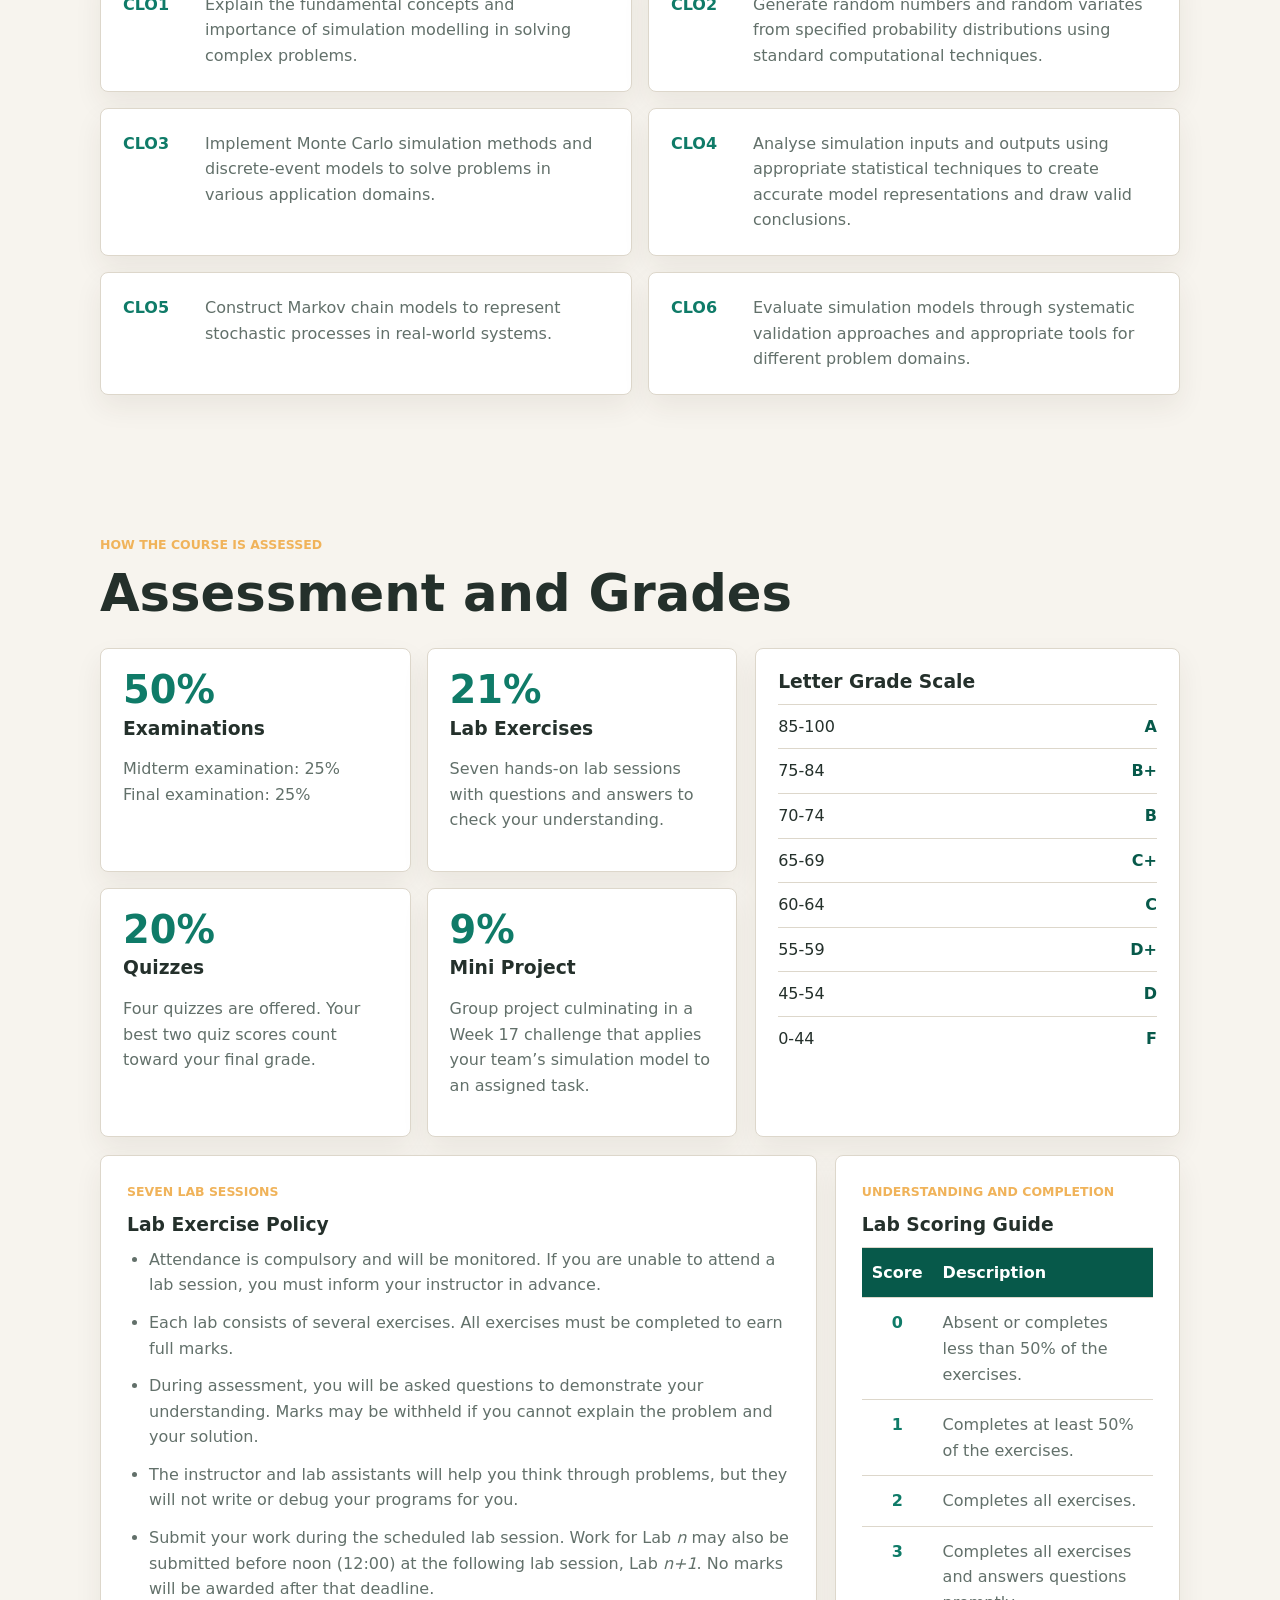
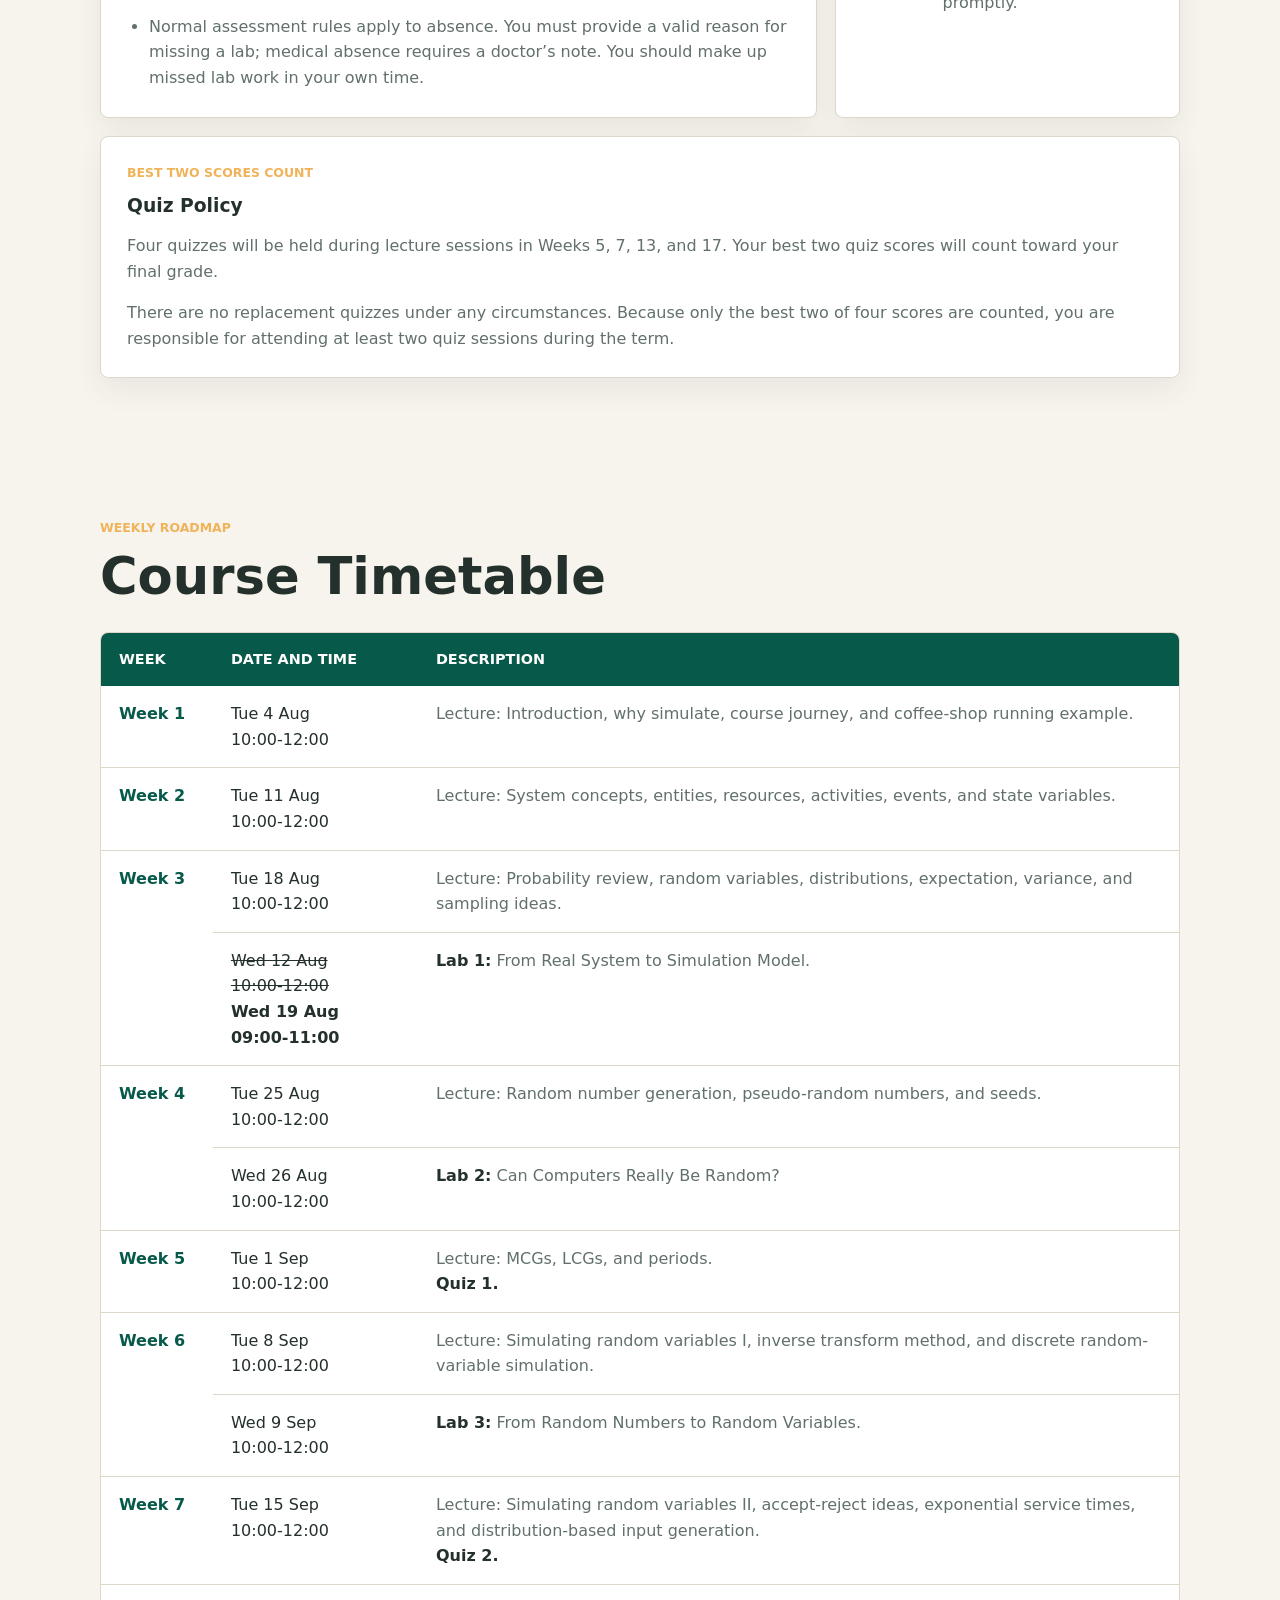
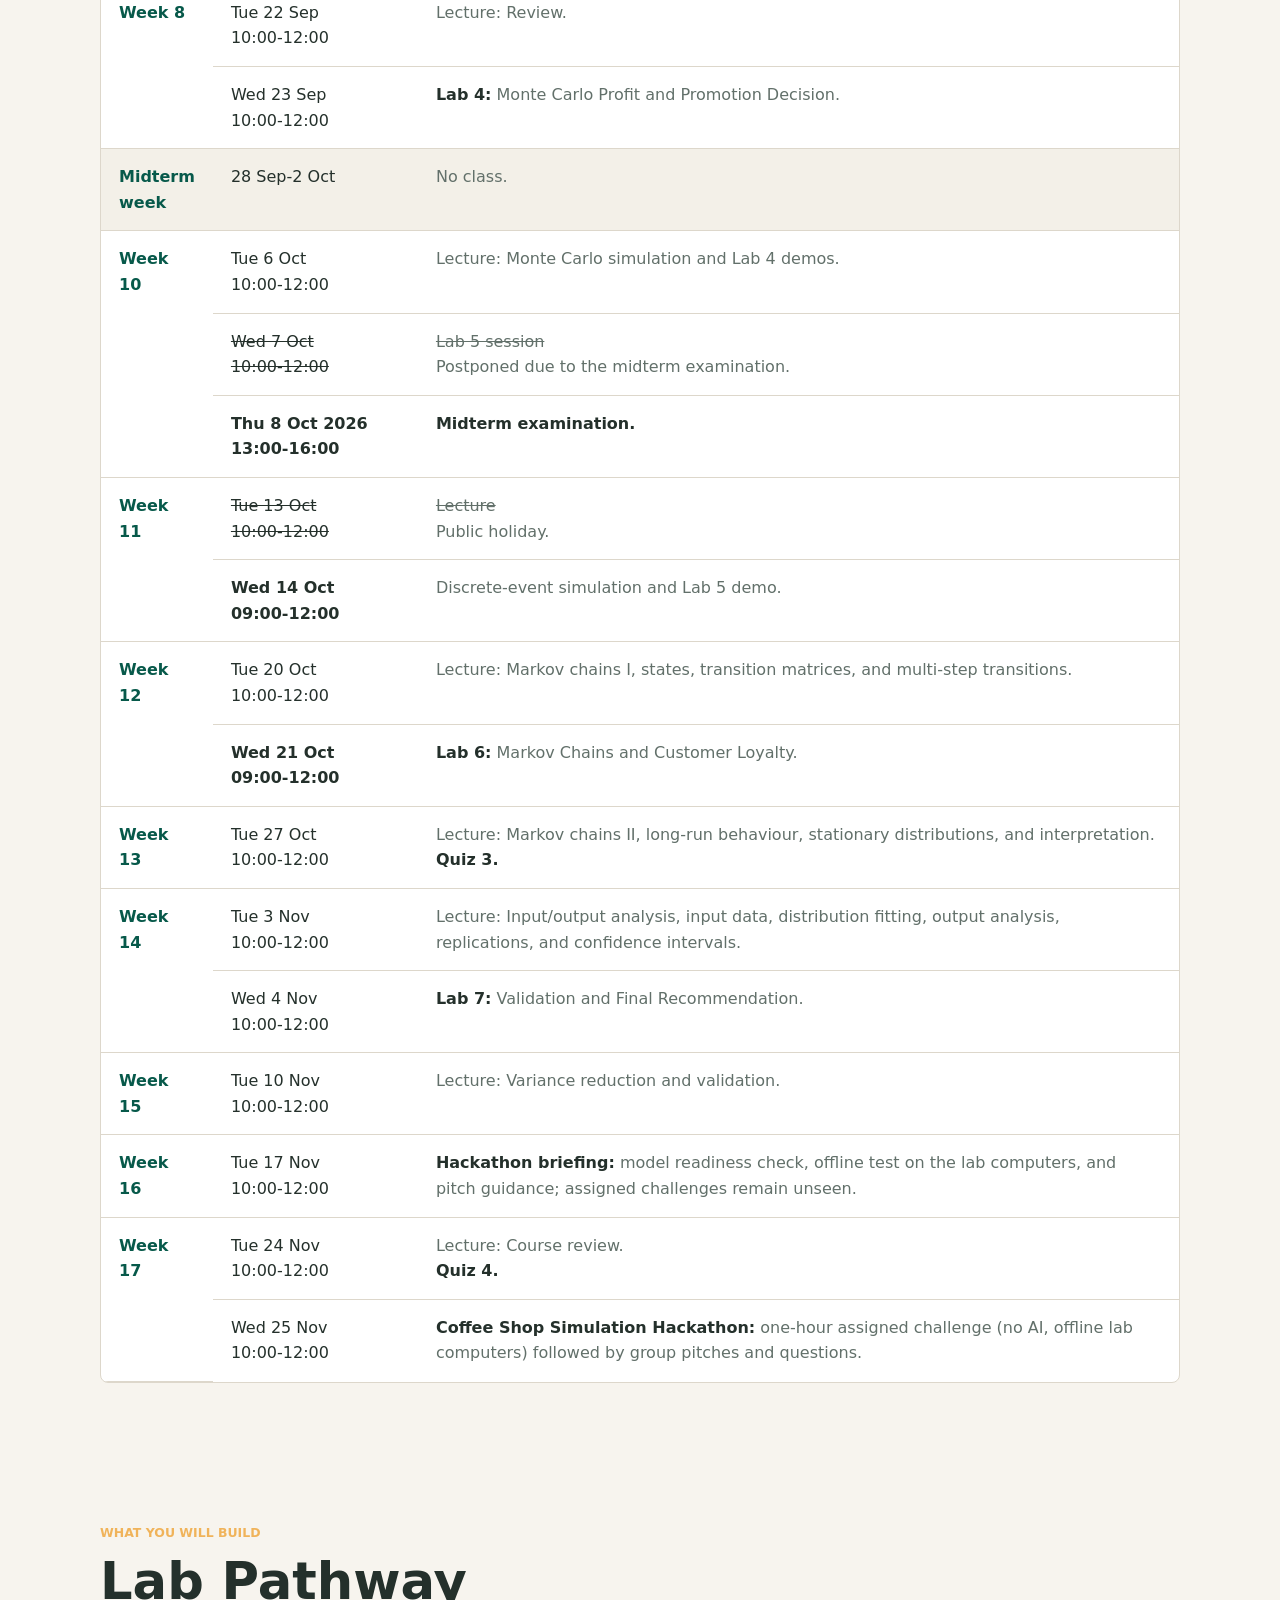
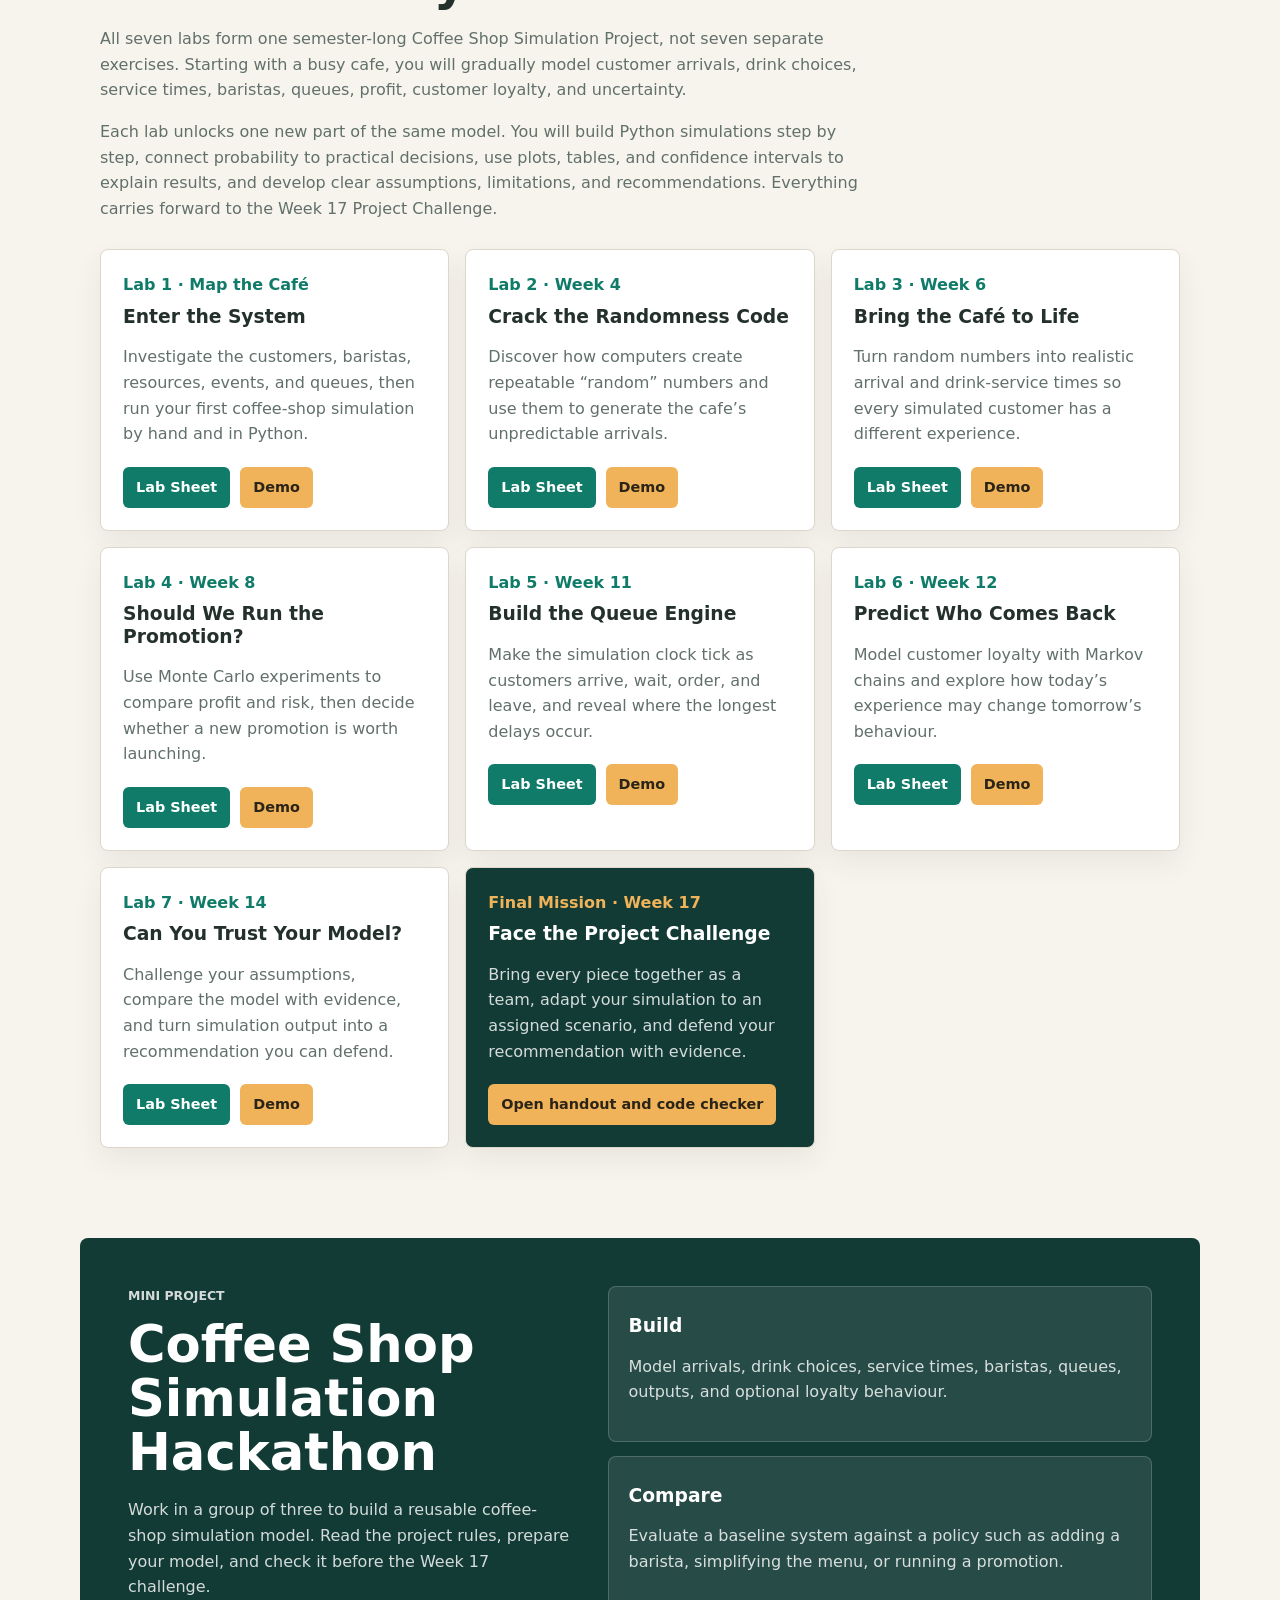
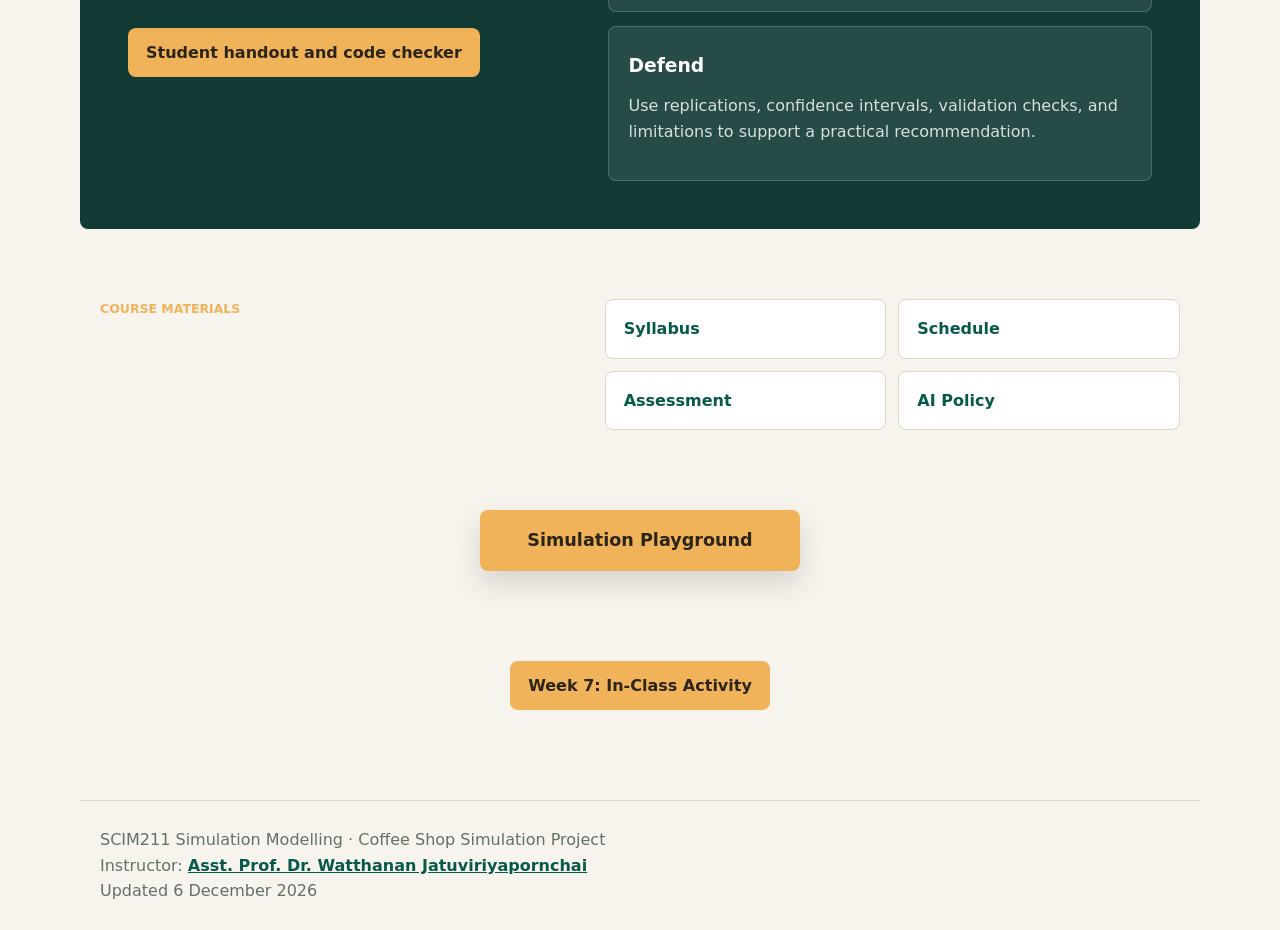
==== commit 911c8100: "Release Lab 7 student materials and demo" ====
--- a/docs/index.html
+++ b/docs/index.html
@@ -399,10 +399,14 @@
               <a class="lab-link demo-link" href="labs/Lab06_Demo.html">Demo</a>
             </div>
           </article>
-          <article class="lab-card future">
+          <article class="lab-card">
             <span>Lab 7 · Week 14</span>
             <h3>Can You Trust Your Model?</h3>
             <p>Challenge your assumptions, compare the model with evidence, and turn simulation output into a recommendation you can defend.</p>
+            <div class="lab-actions">
+              <a class="lab-link" href="https://github.com/watthanan-jat/SCIM211-Simulation-Modelling/blob/main/labs/Lab07_Validation/lab_sheet.md">Lab Sheet</a>
+              <a class="lab-link demo-link" href="labs/Lab07_Demo.html">Demo</a>
+            </div>
           </article>
           <article class="lab-card project-card">
             <span>Final Mission · Week 17</span>
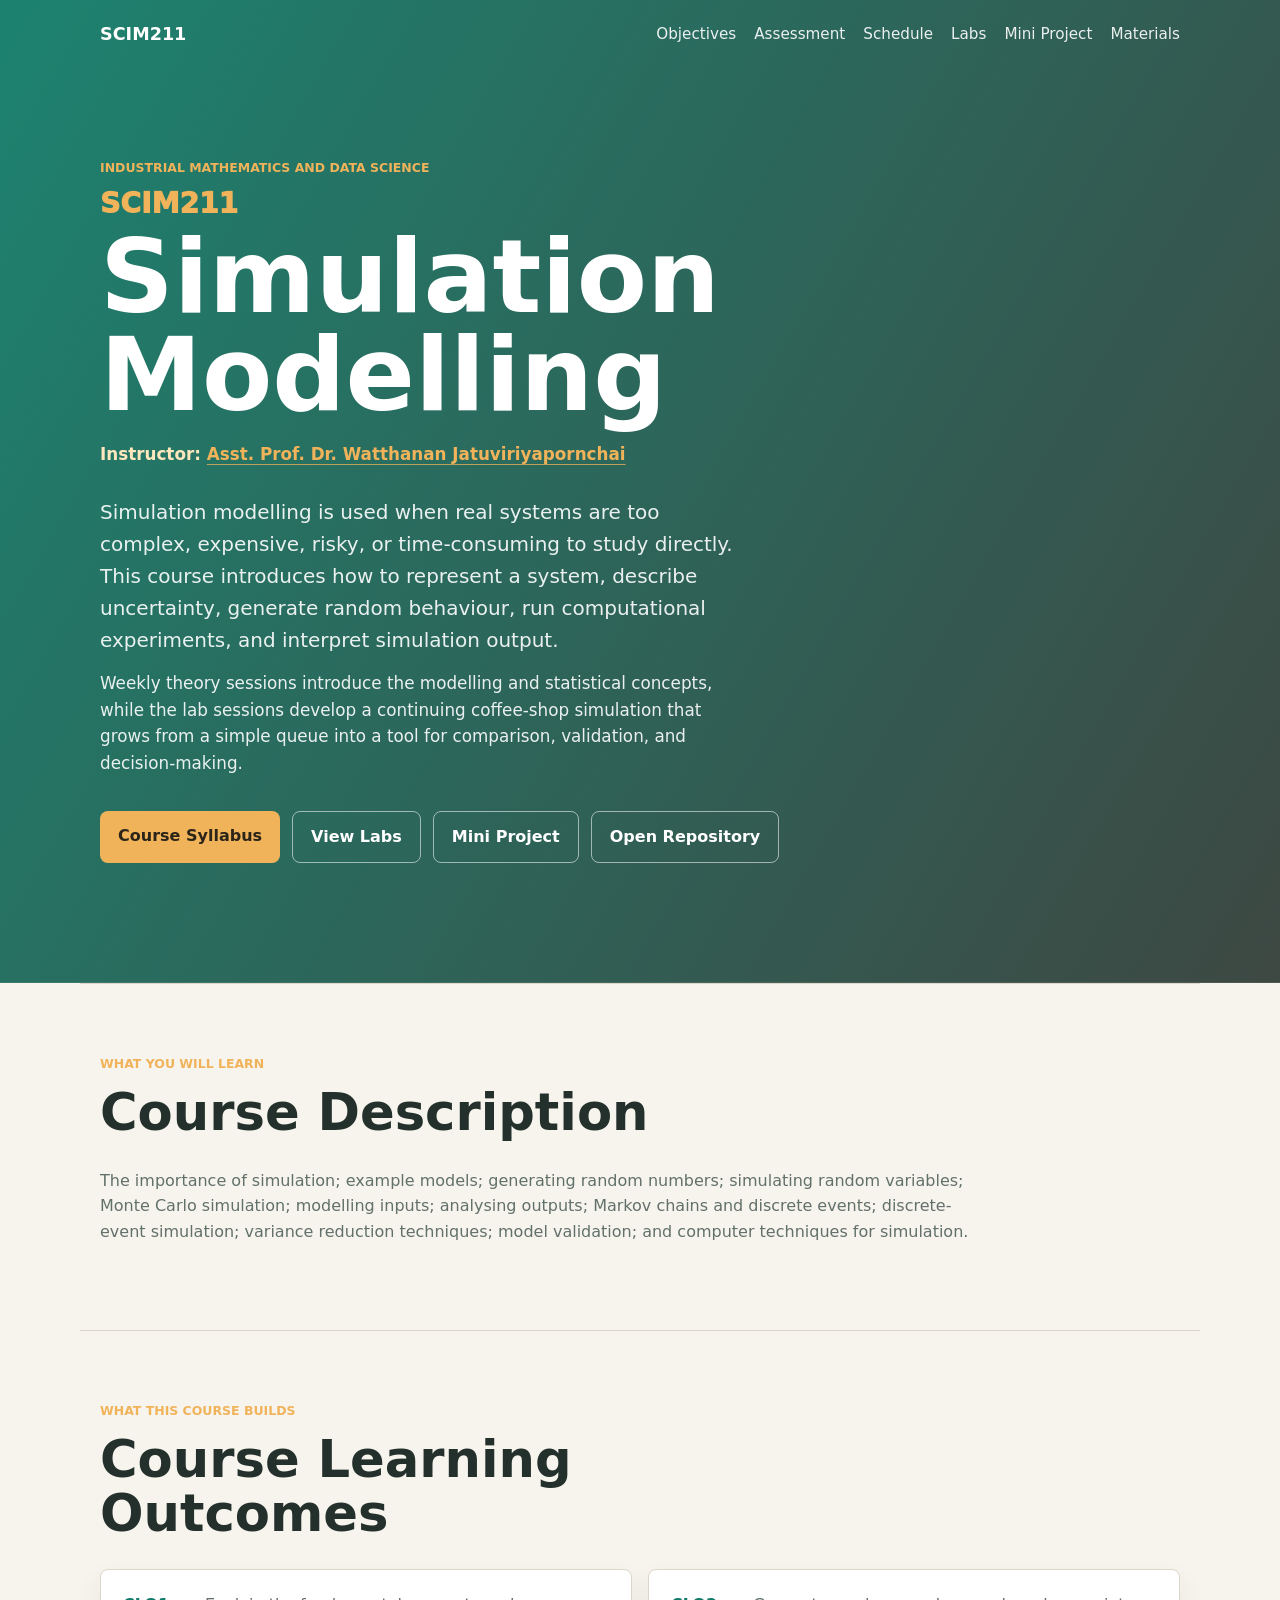
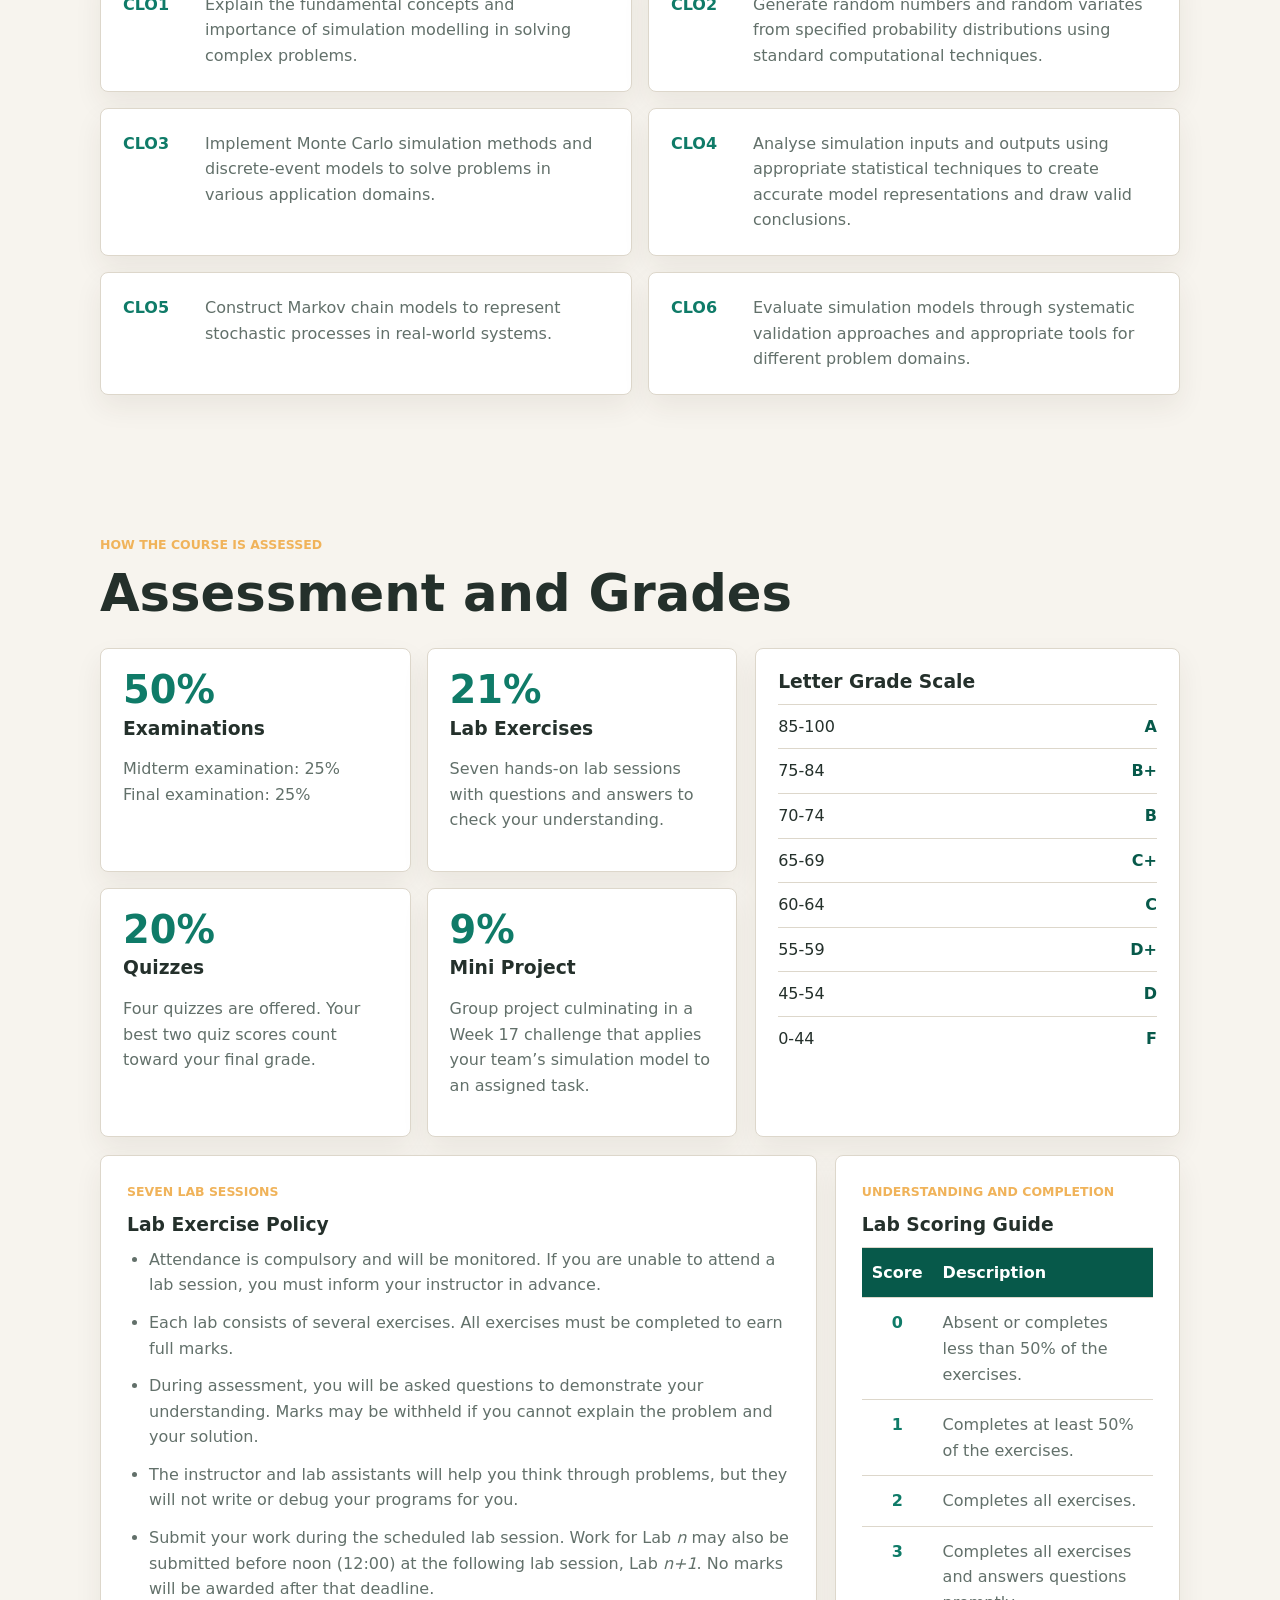
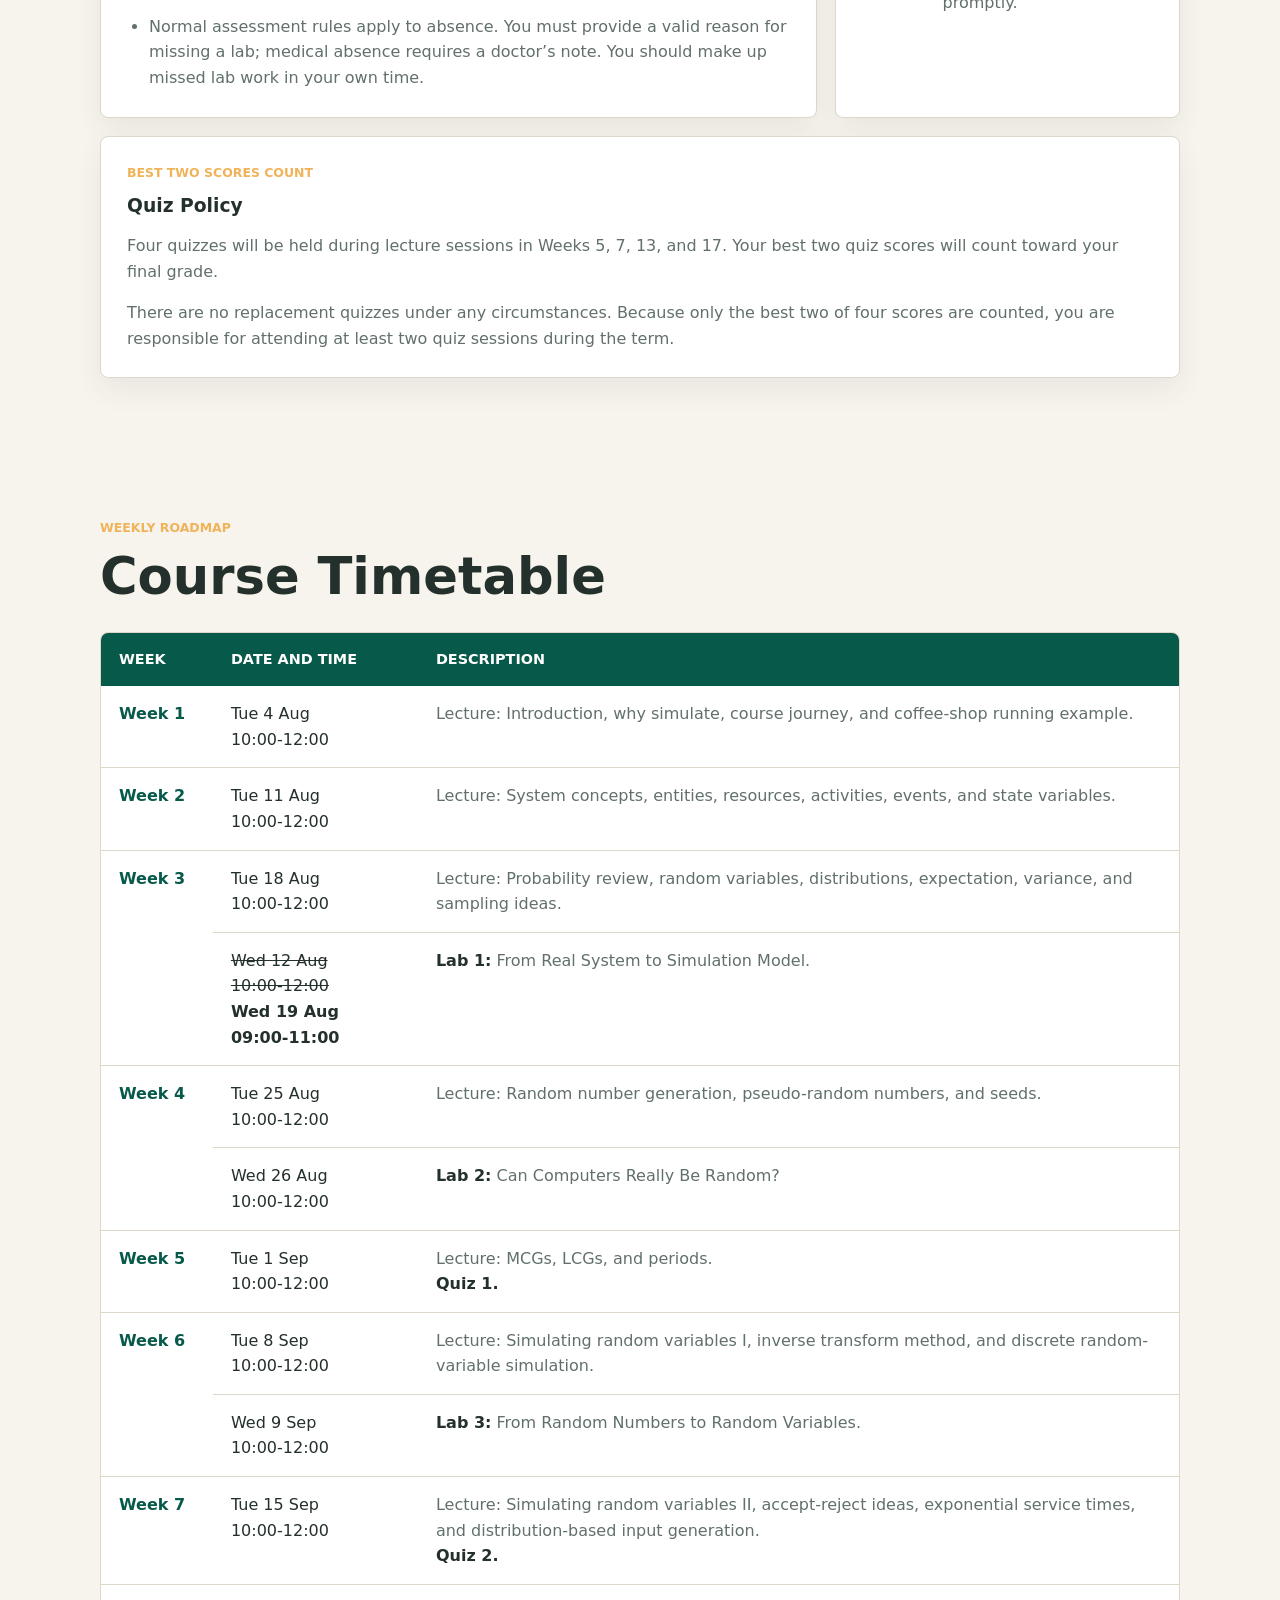
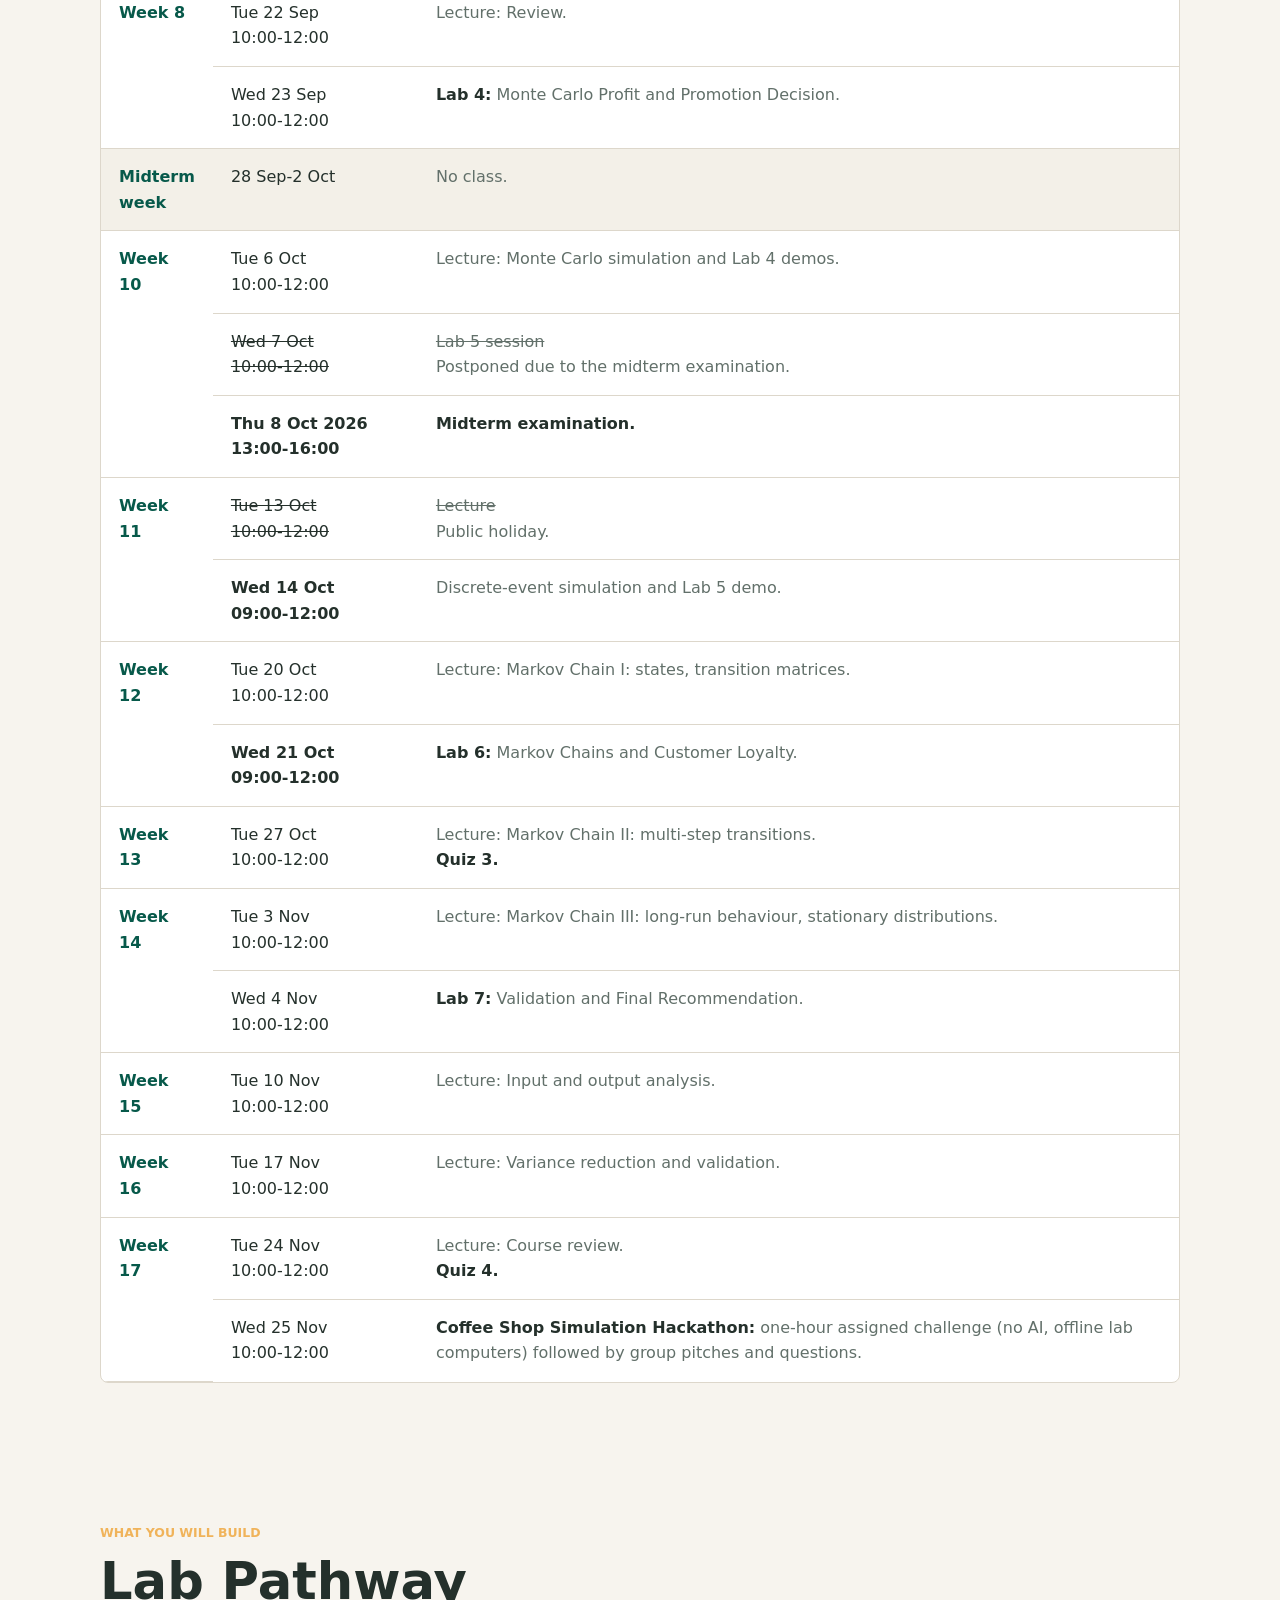
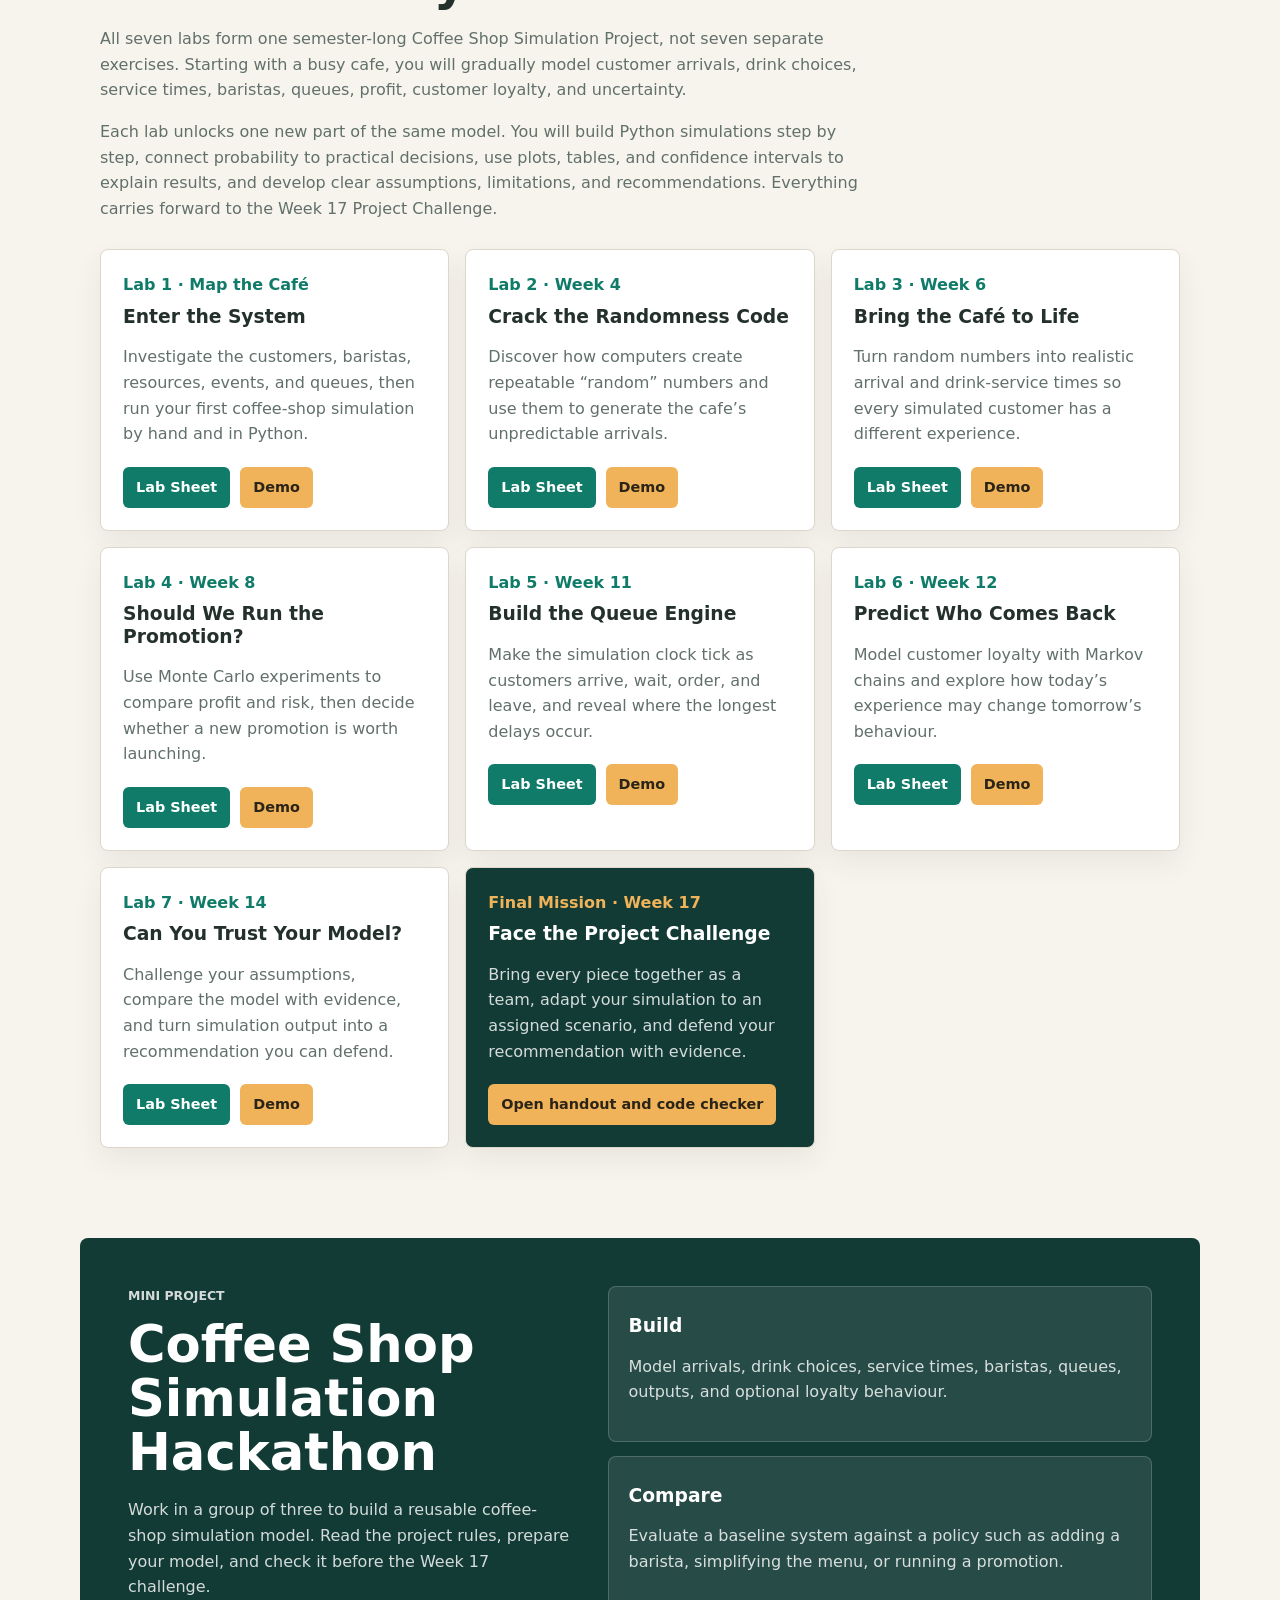
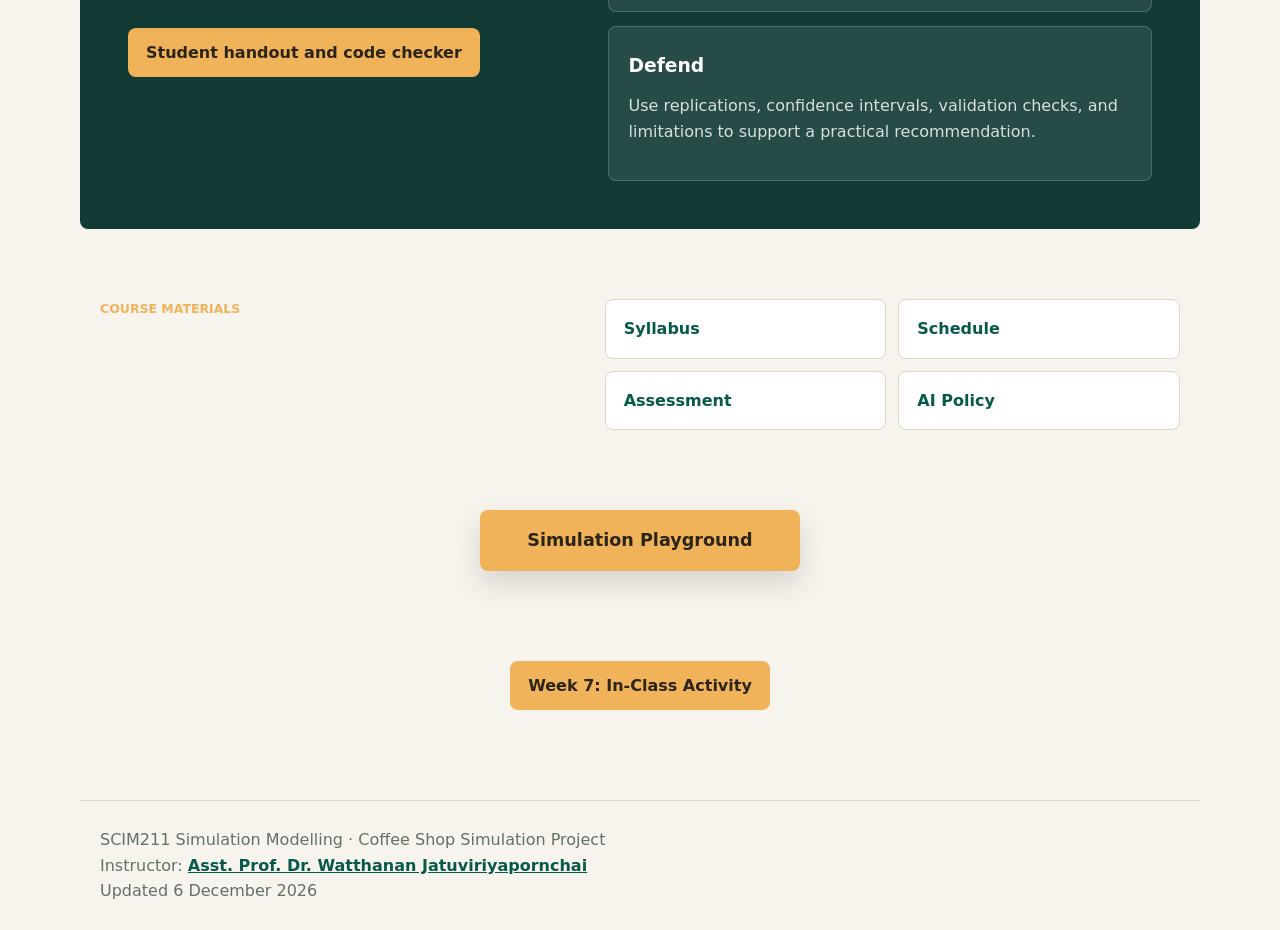
==== commit cce125ad: "Update Weeks 12–16 lectures and remove hackathon briefing" ====
--- a/docs/index.html
+++ b/docs/index.html
@@ -289,7 +289,7 @@
               <tr>
                 <th rowspan="2">Week 12</th>
                 <td>Tue 20 Oct<br>10:00-12:00</td>
-                <td>Lecture: Markov chains I, states, transition matrices, and multi-step transitions.</td>
+                <td>Lecture: Markov Chain I: states, transition matrices.</td>
               </tr>
               <tr>
                 <td><strong>Wed 21 Oct<br>09:00-12:00</strong></td>
@@ -298,12 +298,12 @@
               <tr>
                 <th>Week 13</th>
                 <td>Tue 27 Oct<br>10:00-12:00</td>
-                <td>Lecture: Markov chains II, long-run behaviour, stationary distributions, and interpretation.<br><strong>Quiz 3.</strong></td>
+                <td>Lecture: Markov Chain II: multi-step transitions.<br><strong>Quiz 3.</strong></td>
               </tr>
               <tr>
                 <th rowspan="2">Week 14</th>
                 <td>Tue 3 Nov<br>10:00-12:00</td>
-                <td>Lecture: Input/output analysis, input data, distribution fitting, output analysis, replications, and confidence intervals.</td>
+                <td>Lecture: Markov Chain III: long-run behaviour, stationary distributions.</td>
               </tr>
               <tr>
                 <td>Wed 4 Nov<br>10:00-12:00</td>
@@ -312,12 +312,12 @@
               <tr>
                 <th>Week 15</th>
                 <td>Tue 10 Nov<br>10:00-12:00</td>
-                <td>Lecture: Variance reduction and validation.</td>
+                <td>Lecture: Input and output analysis.</td>
               </tr>
               <tr>
                 <th>Week 16</th>
                 <td>Tue 17 Nov<br>10:00-12:00</td>
-                <td><strong>Hackathon briefing:</strong> model readiness check, offline test on the lab computers, and pitch guidance; assigned challenges remain unseen.</td>
+                <td>Lecture: Variance reduction and validation.</td>
               </tr>
               <tr>
                 <th rowspan="2">Week 17</th>
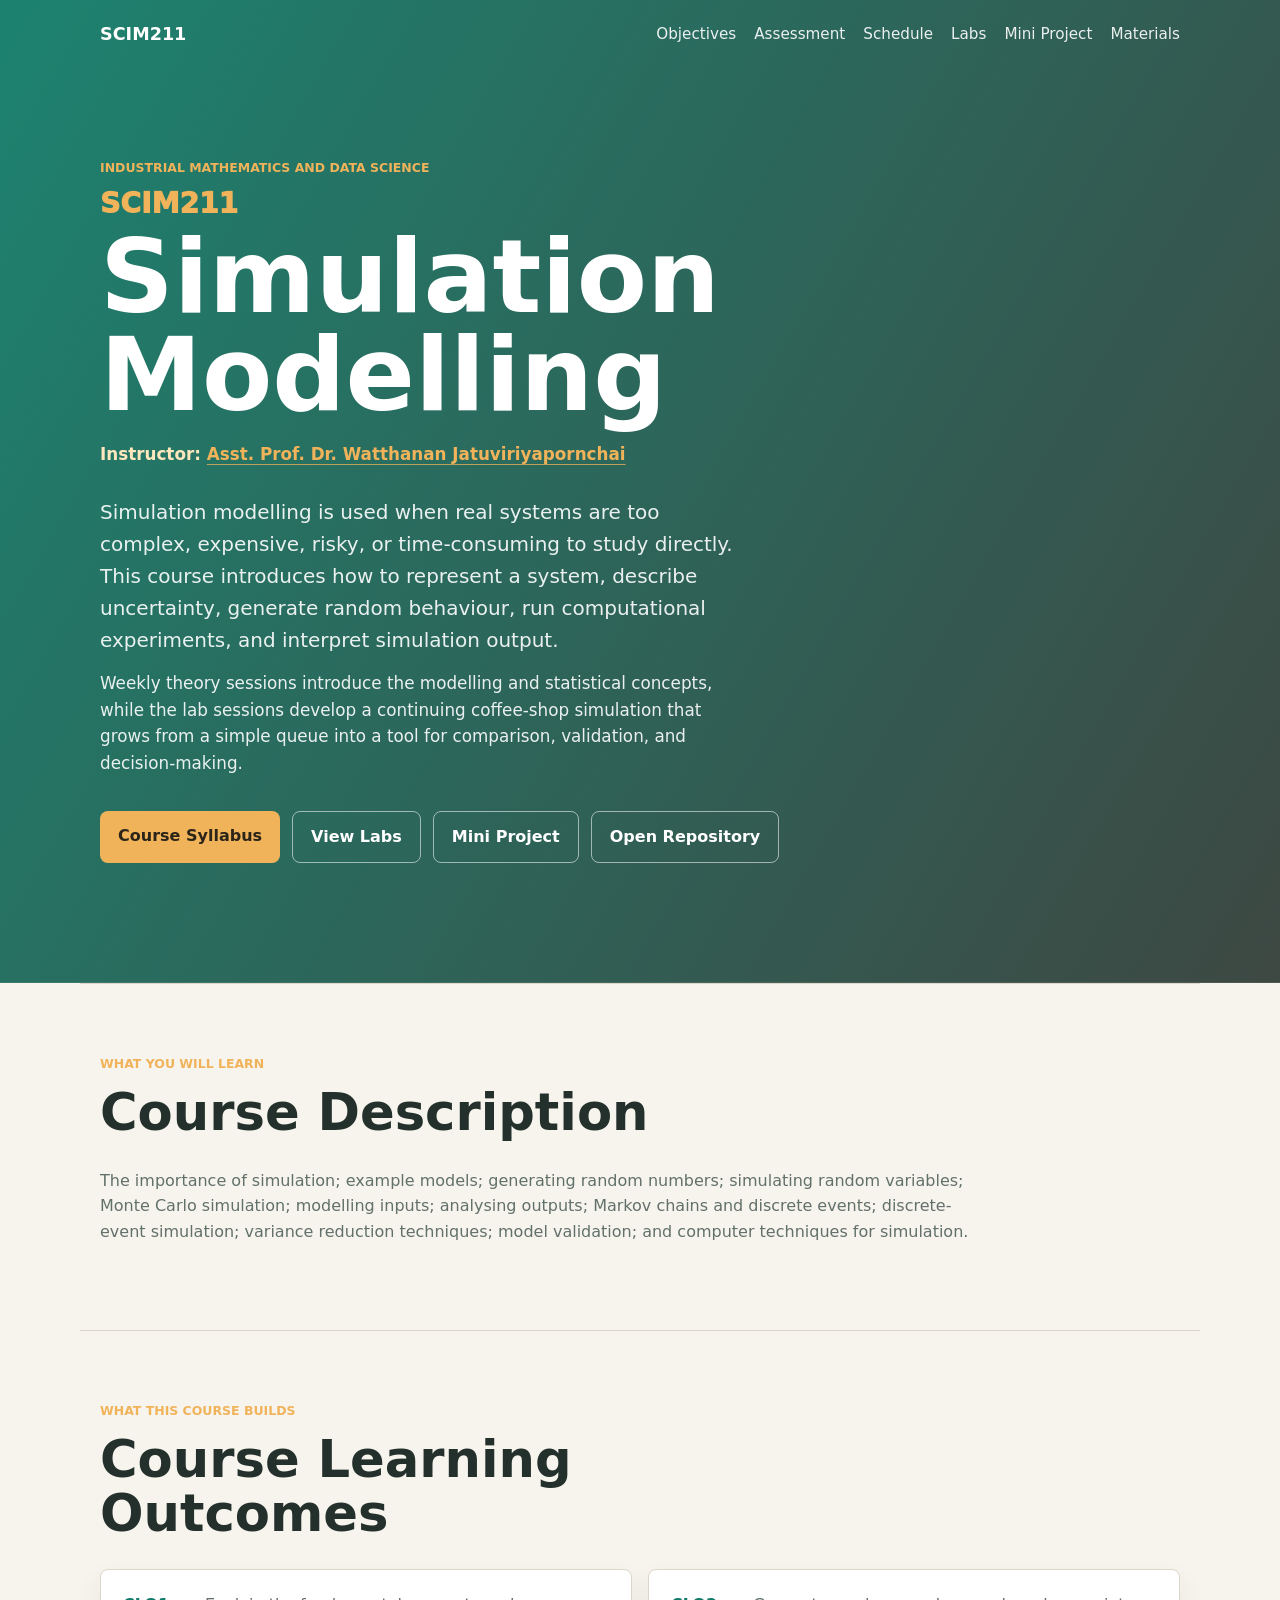
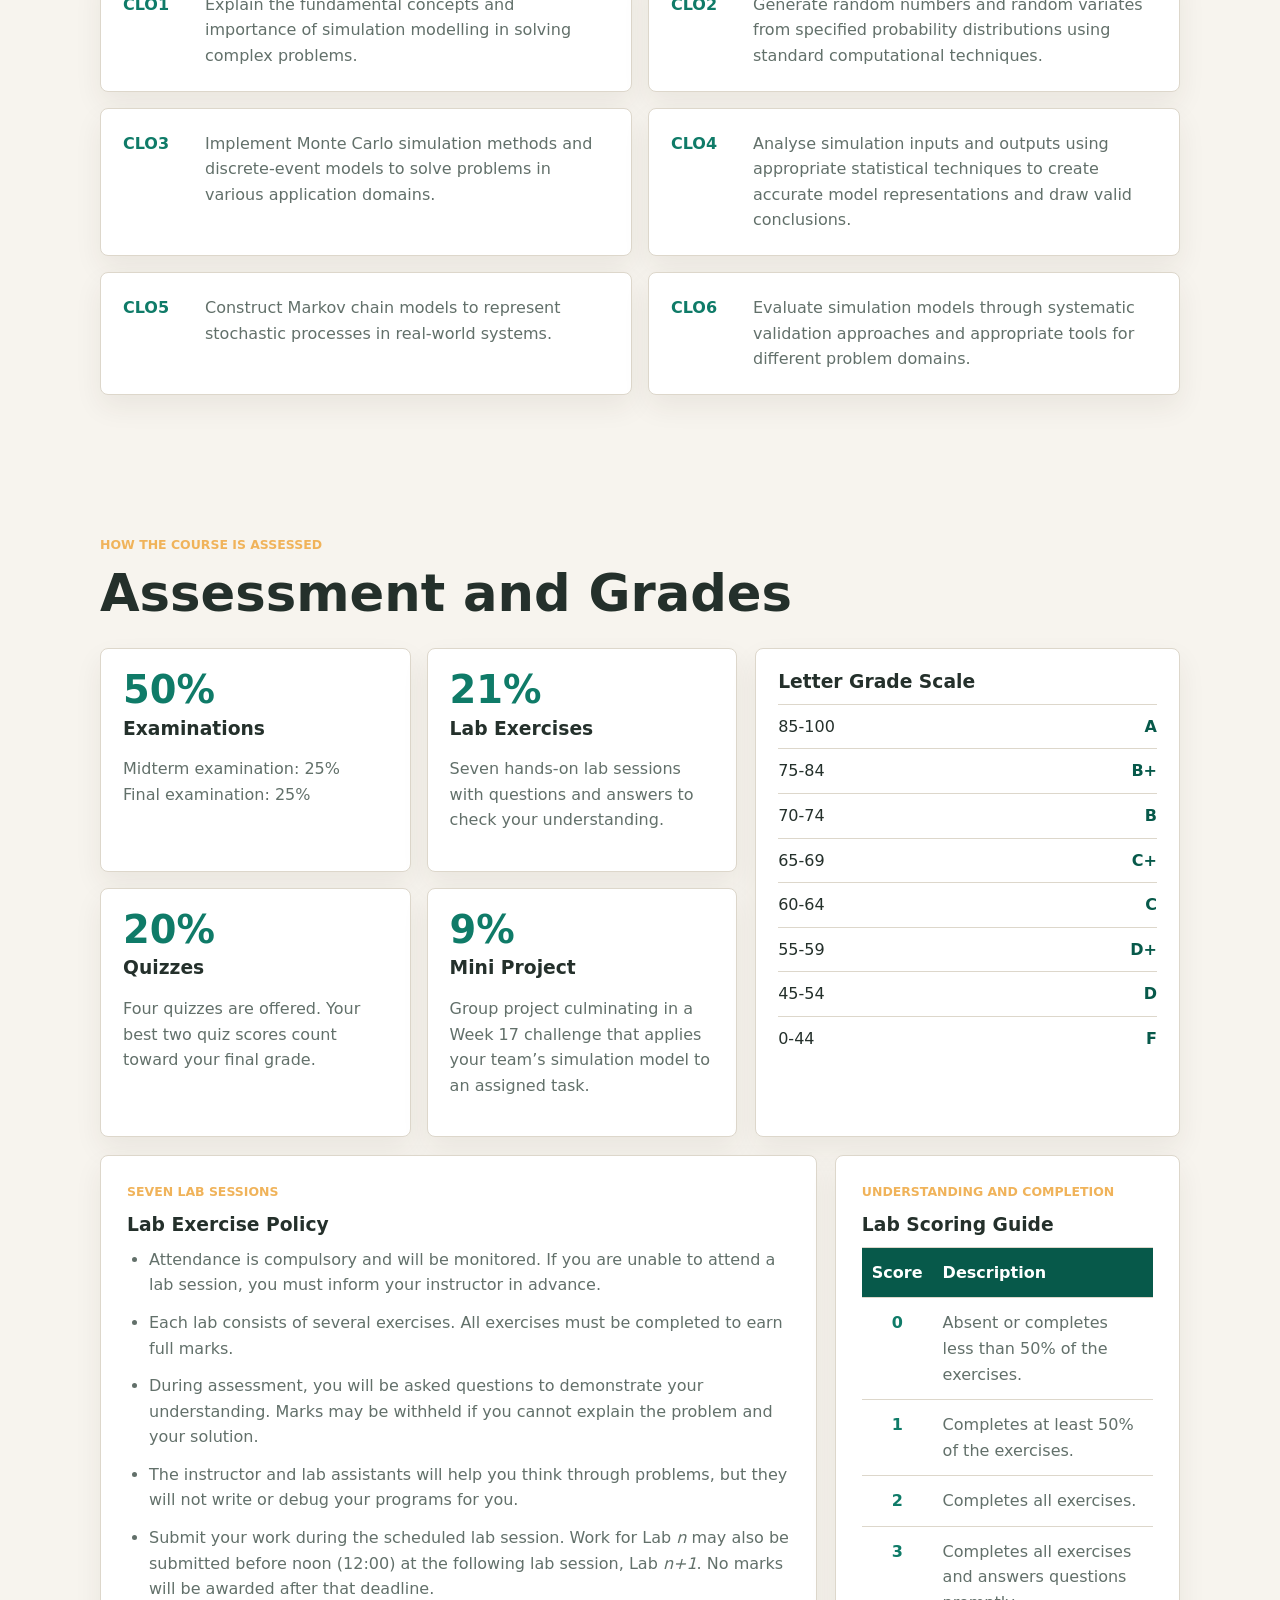
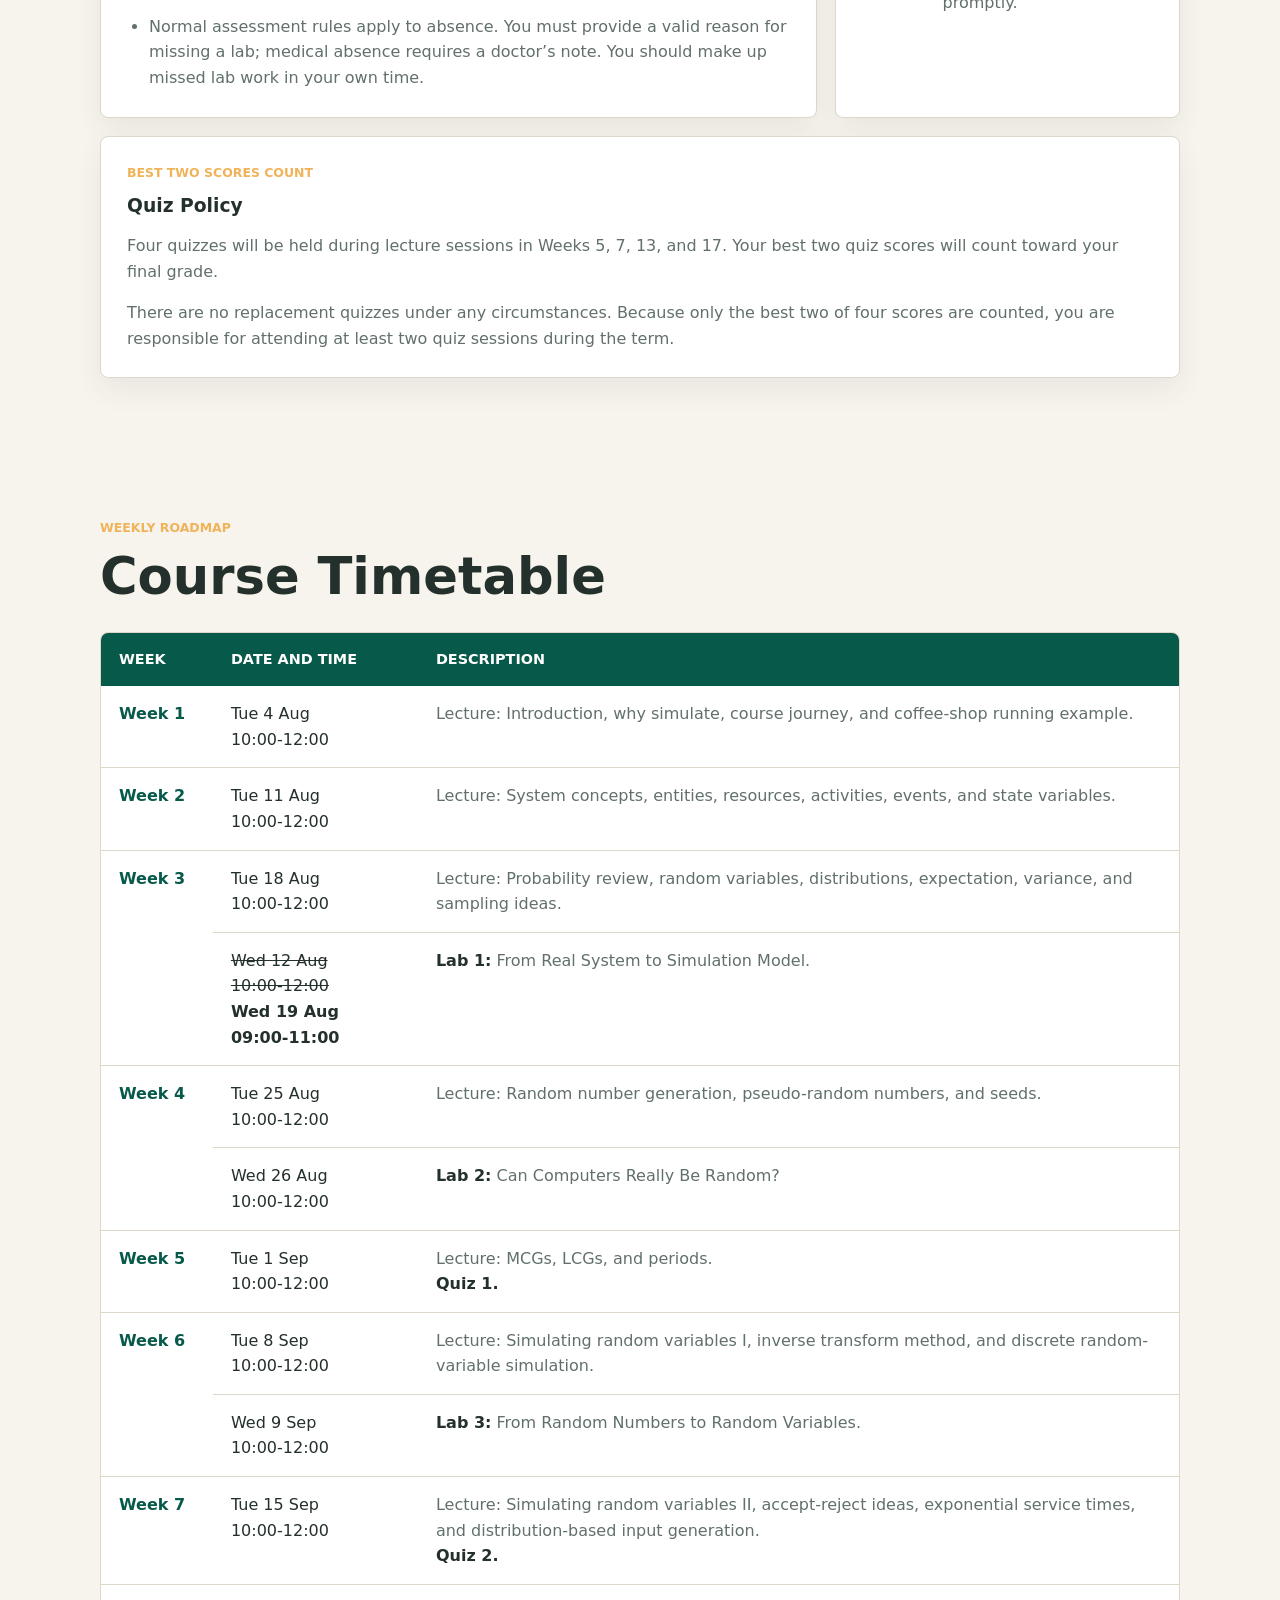
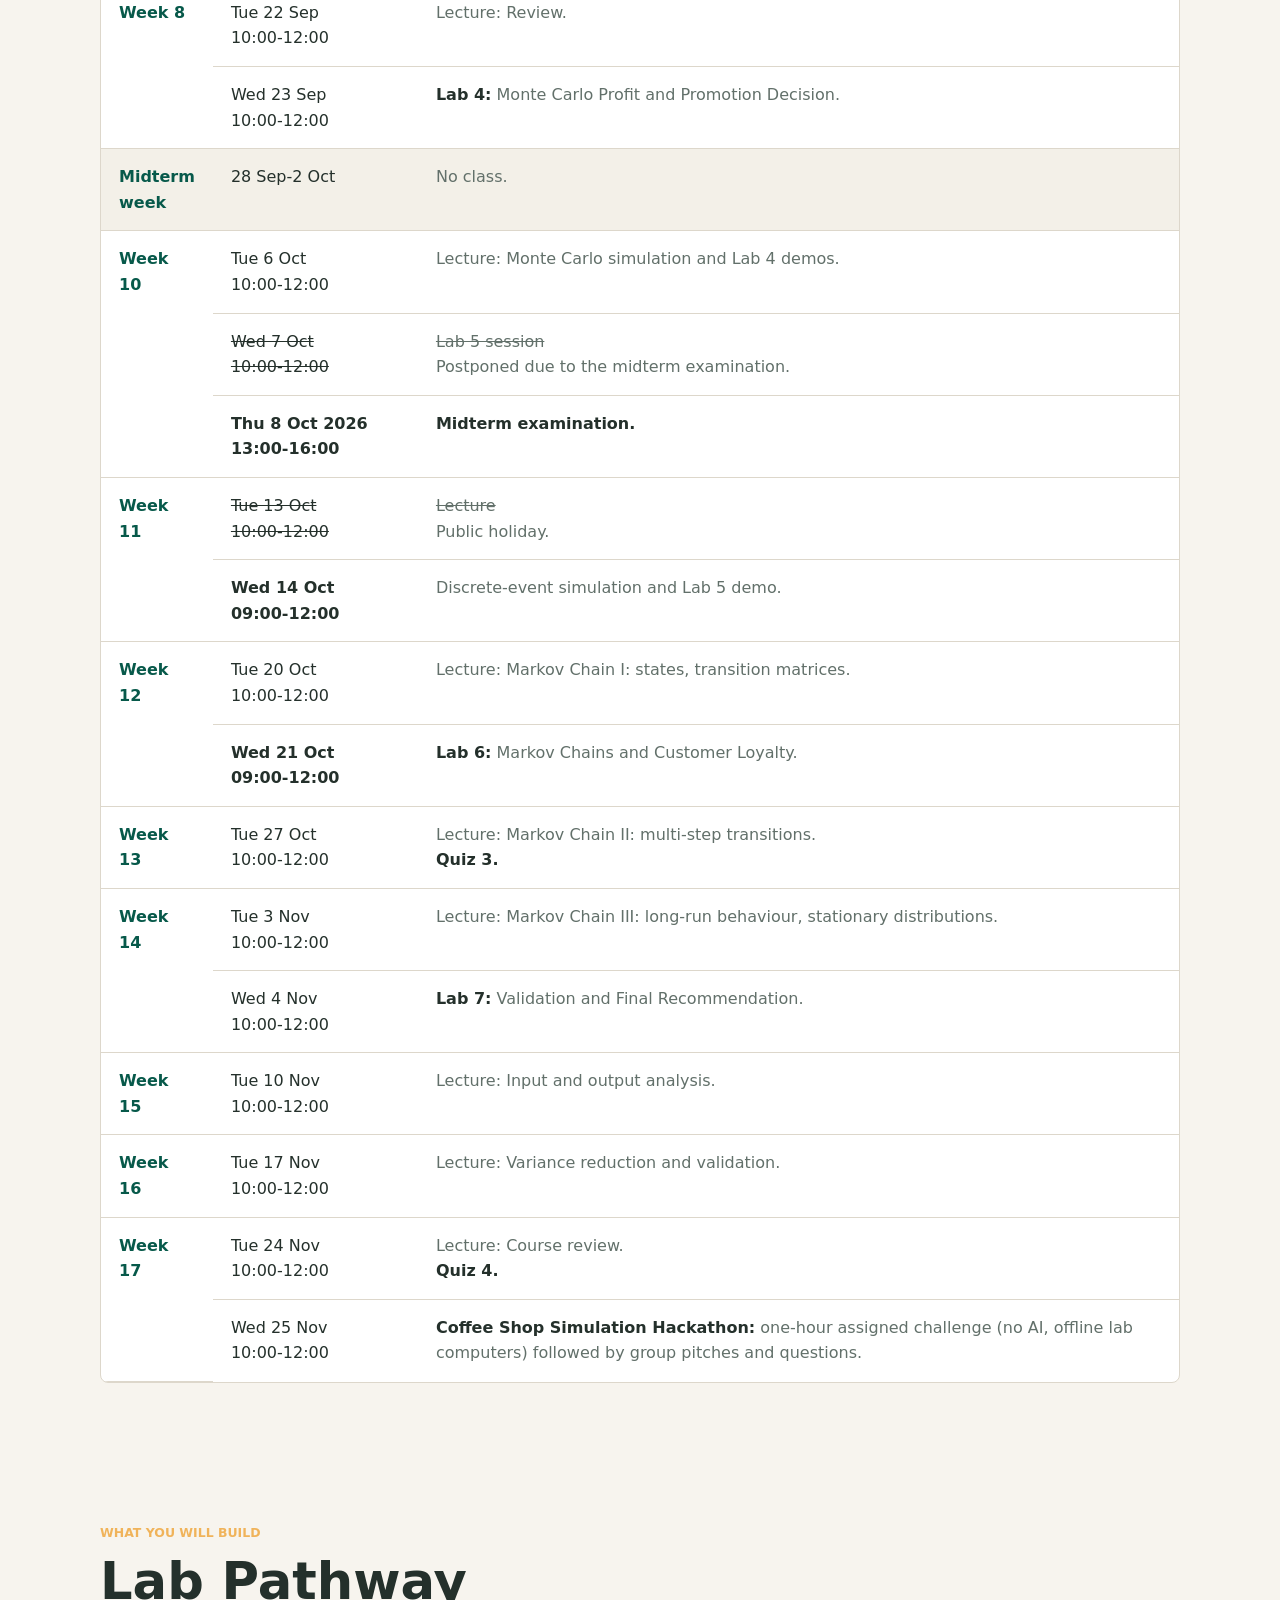
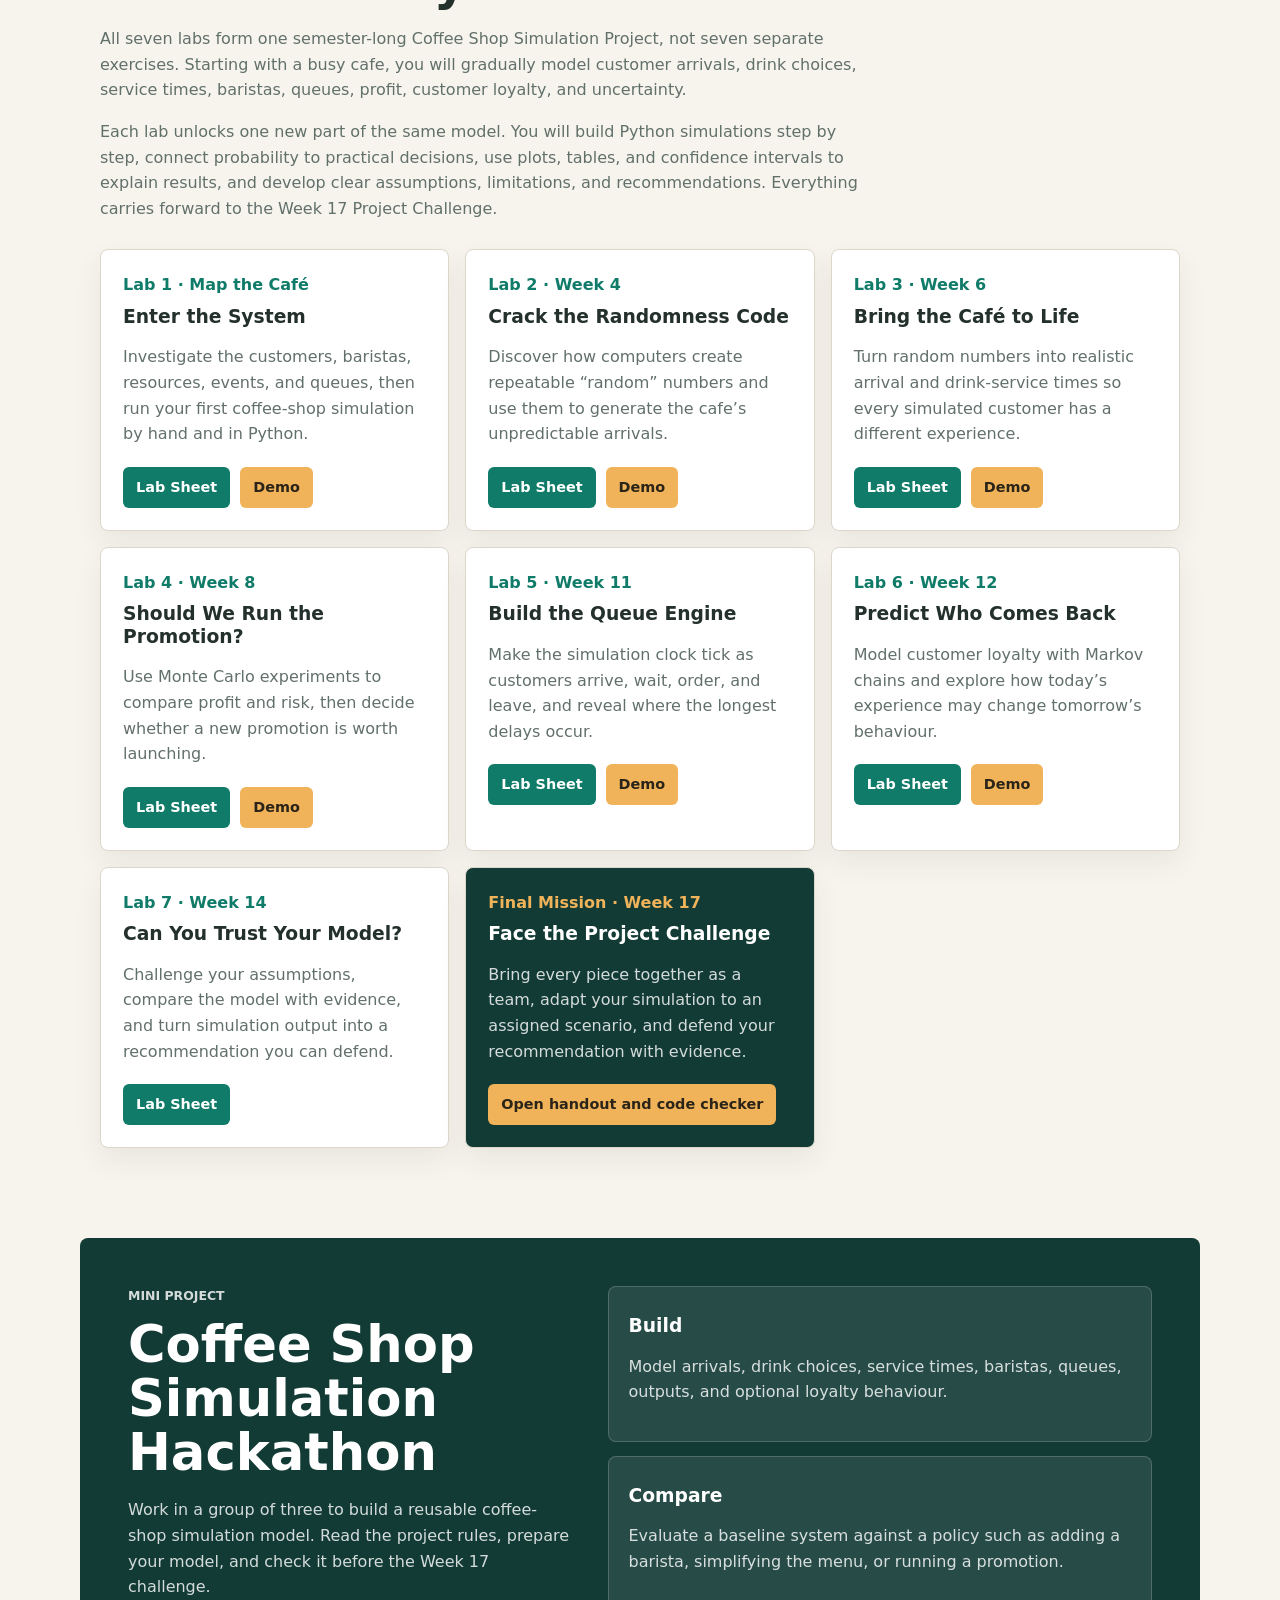
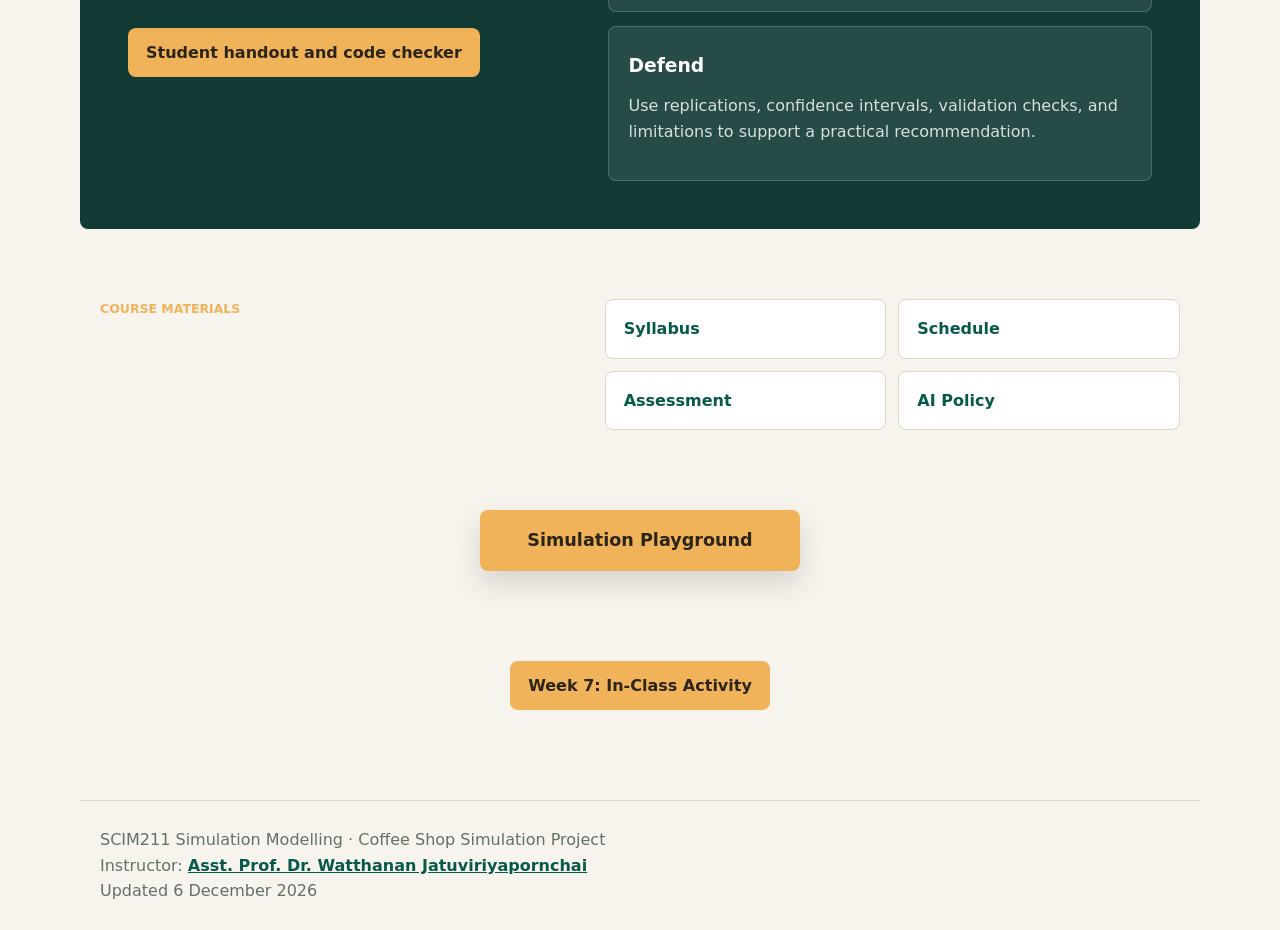
==== commit f7171862: "Withdraw Lab 7 demo from public course site" ====
--- a/docs/index.html
+++ b/docs/index.html
@@ -405,7 +405,6 @@
             <p>Challenge your assumptions, compare the model with evidence, and turn simulation output into a recommendation you can defend.</p>
             <div class="lab-actions">
               <a class="lab-link" href="https://github.com/watthanan-jat/SCIM211-Simulation-Modelling/blob/main/labs/Lab07_Validation/lab_sheet.md">Lab Sheet</a>
-              <a class="lab-link demo-link" href="labs/Lab07_Demo.html">Demo</a>
             </div>
           </article>
           <article class="lab-card project-card">
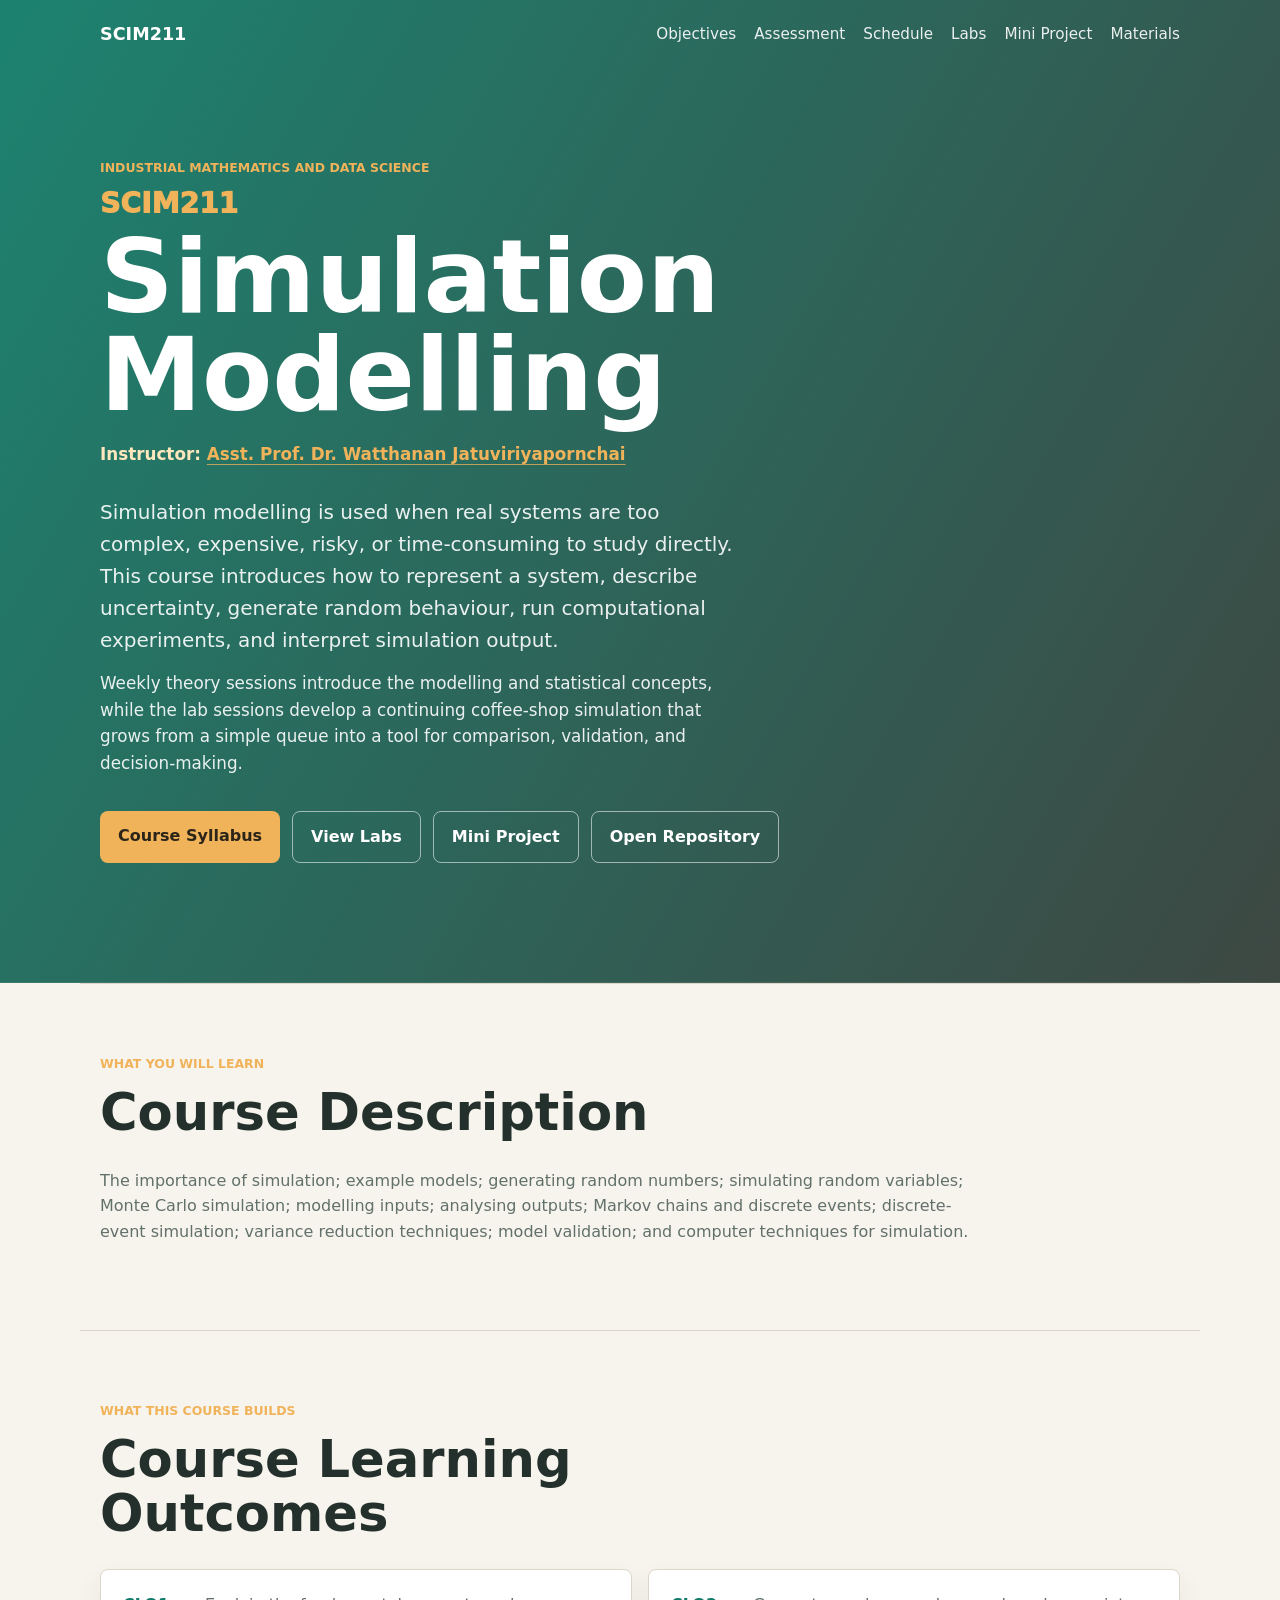
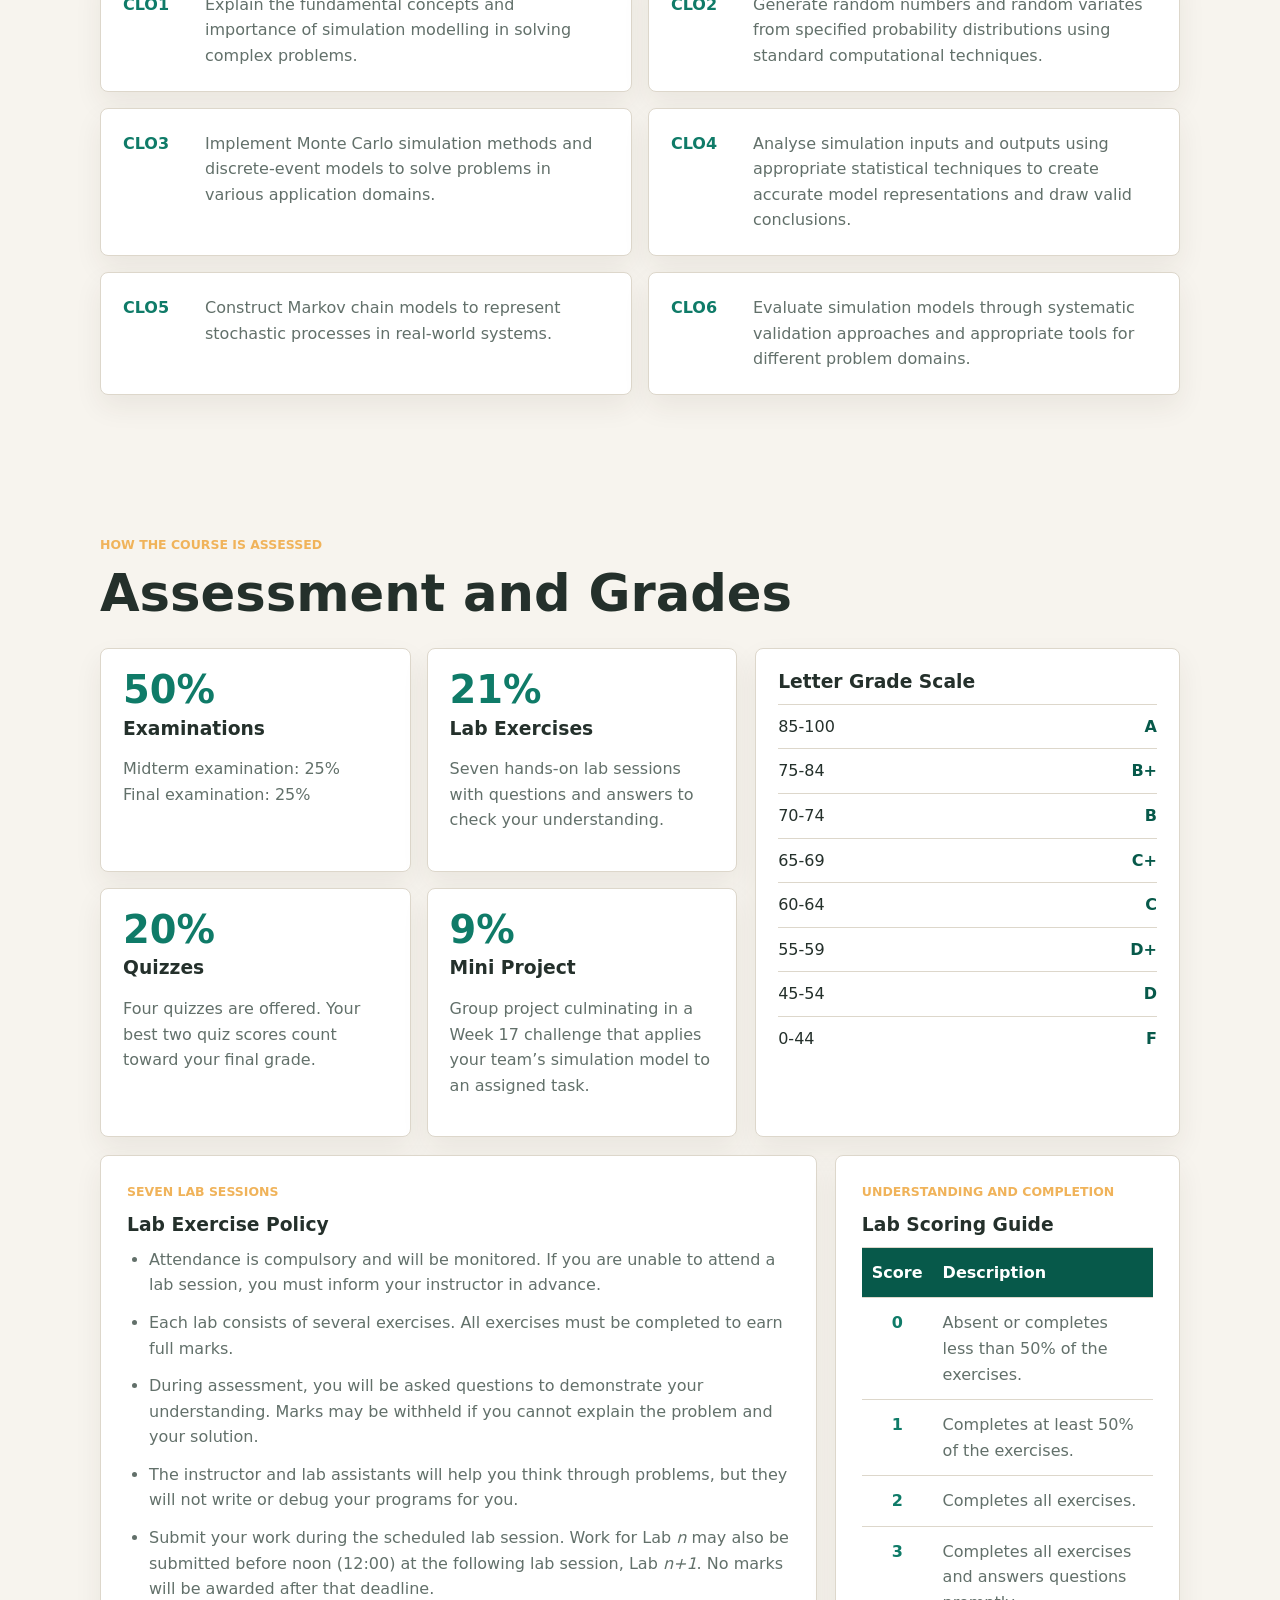
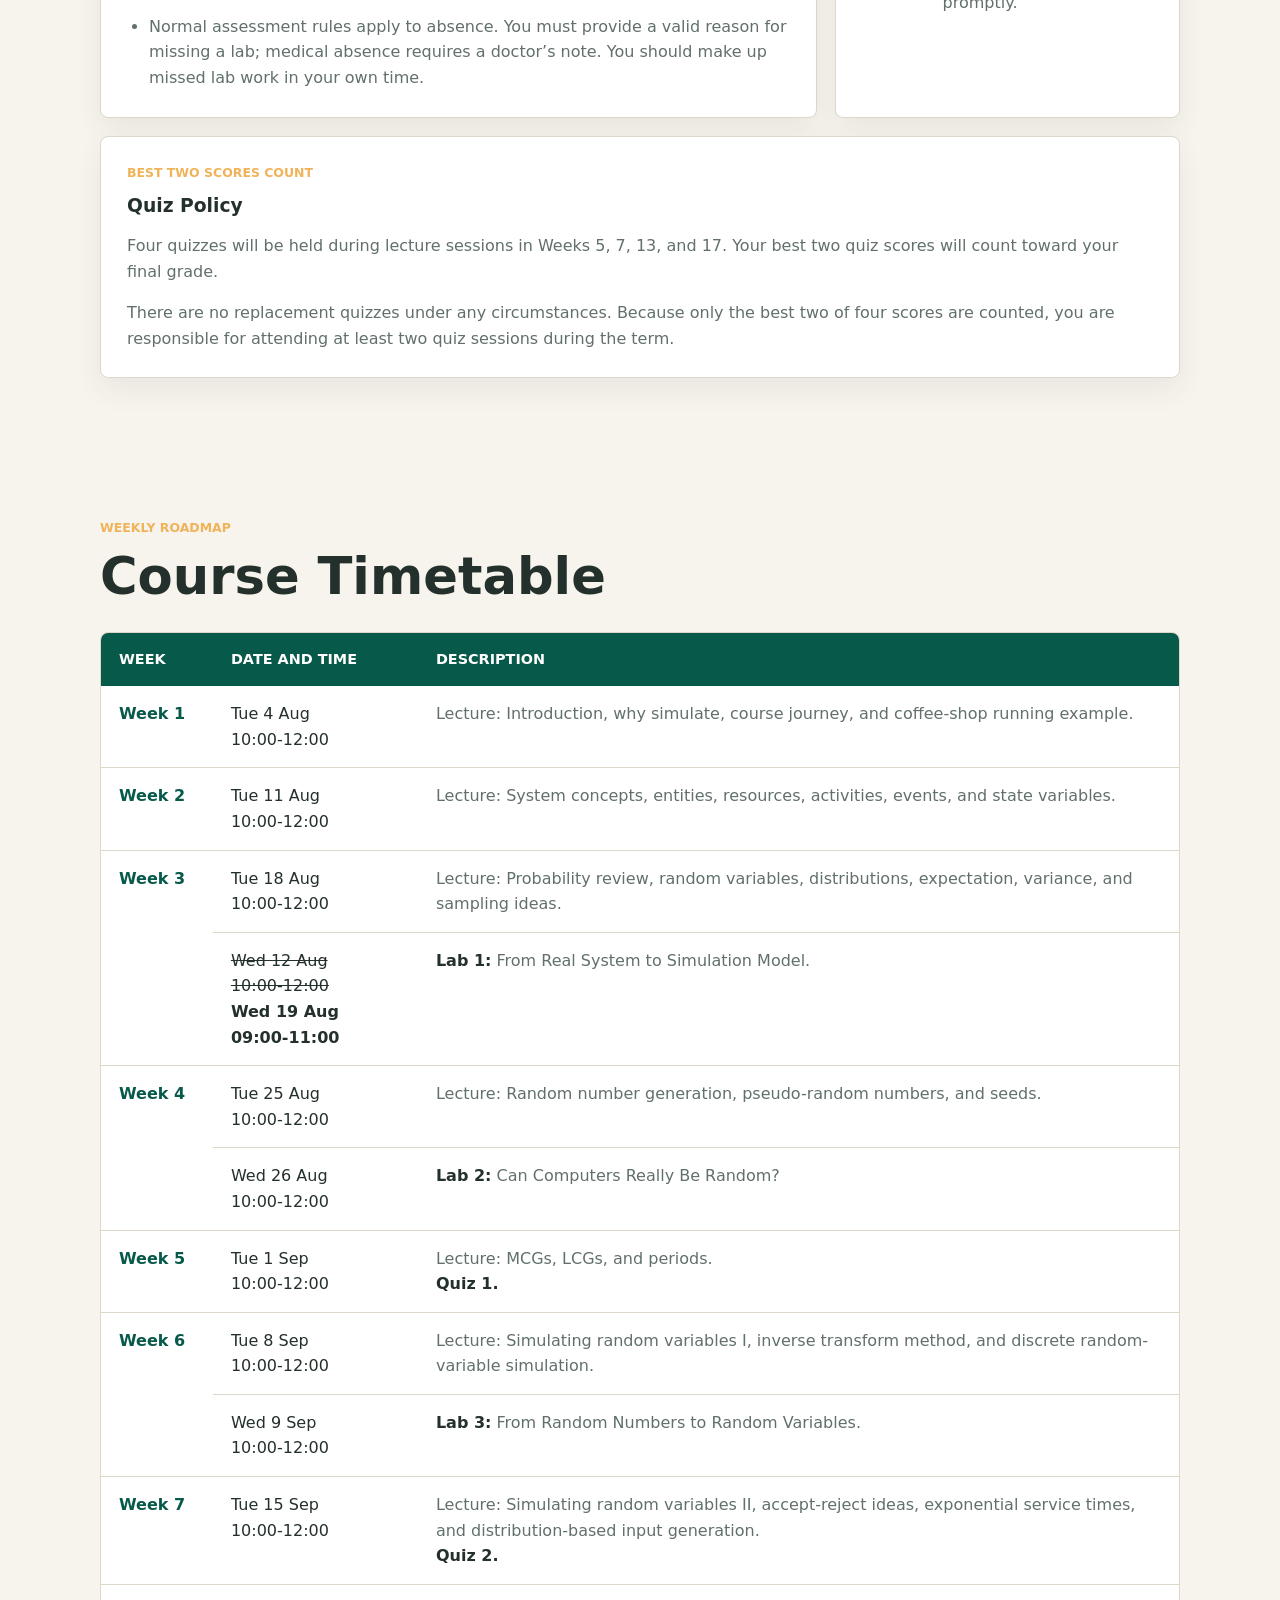
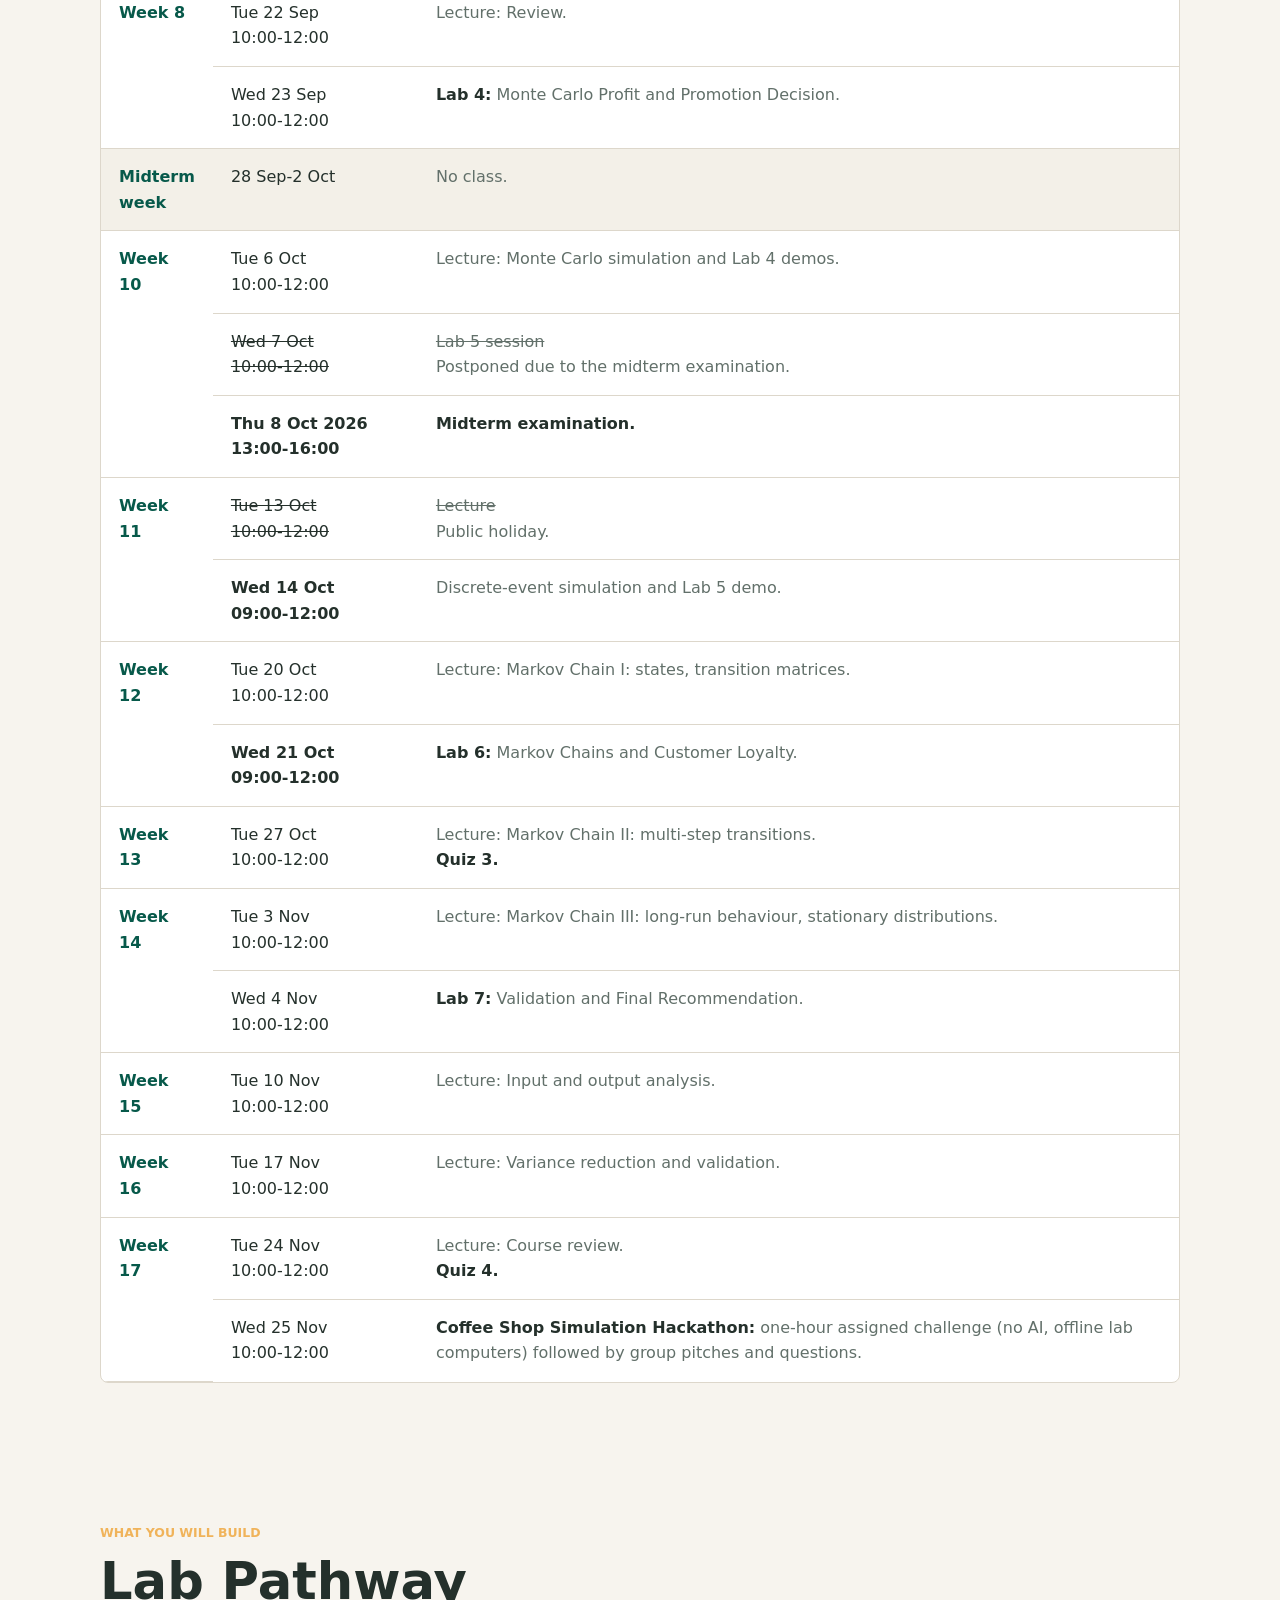
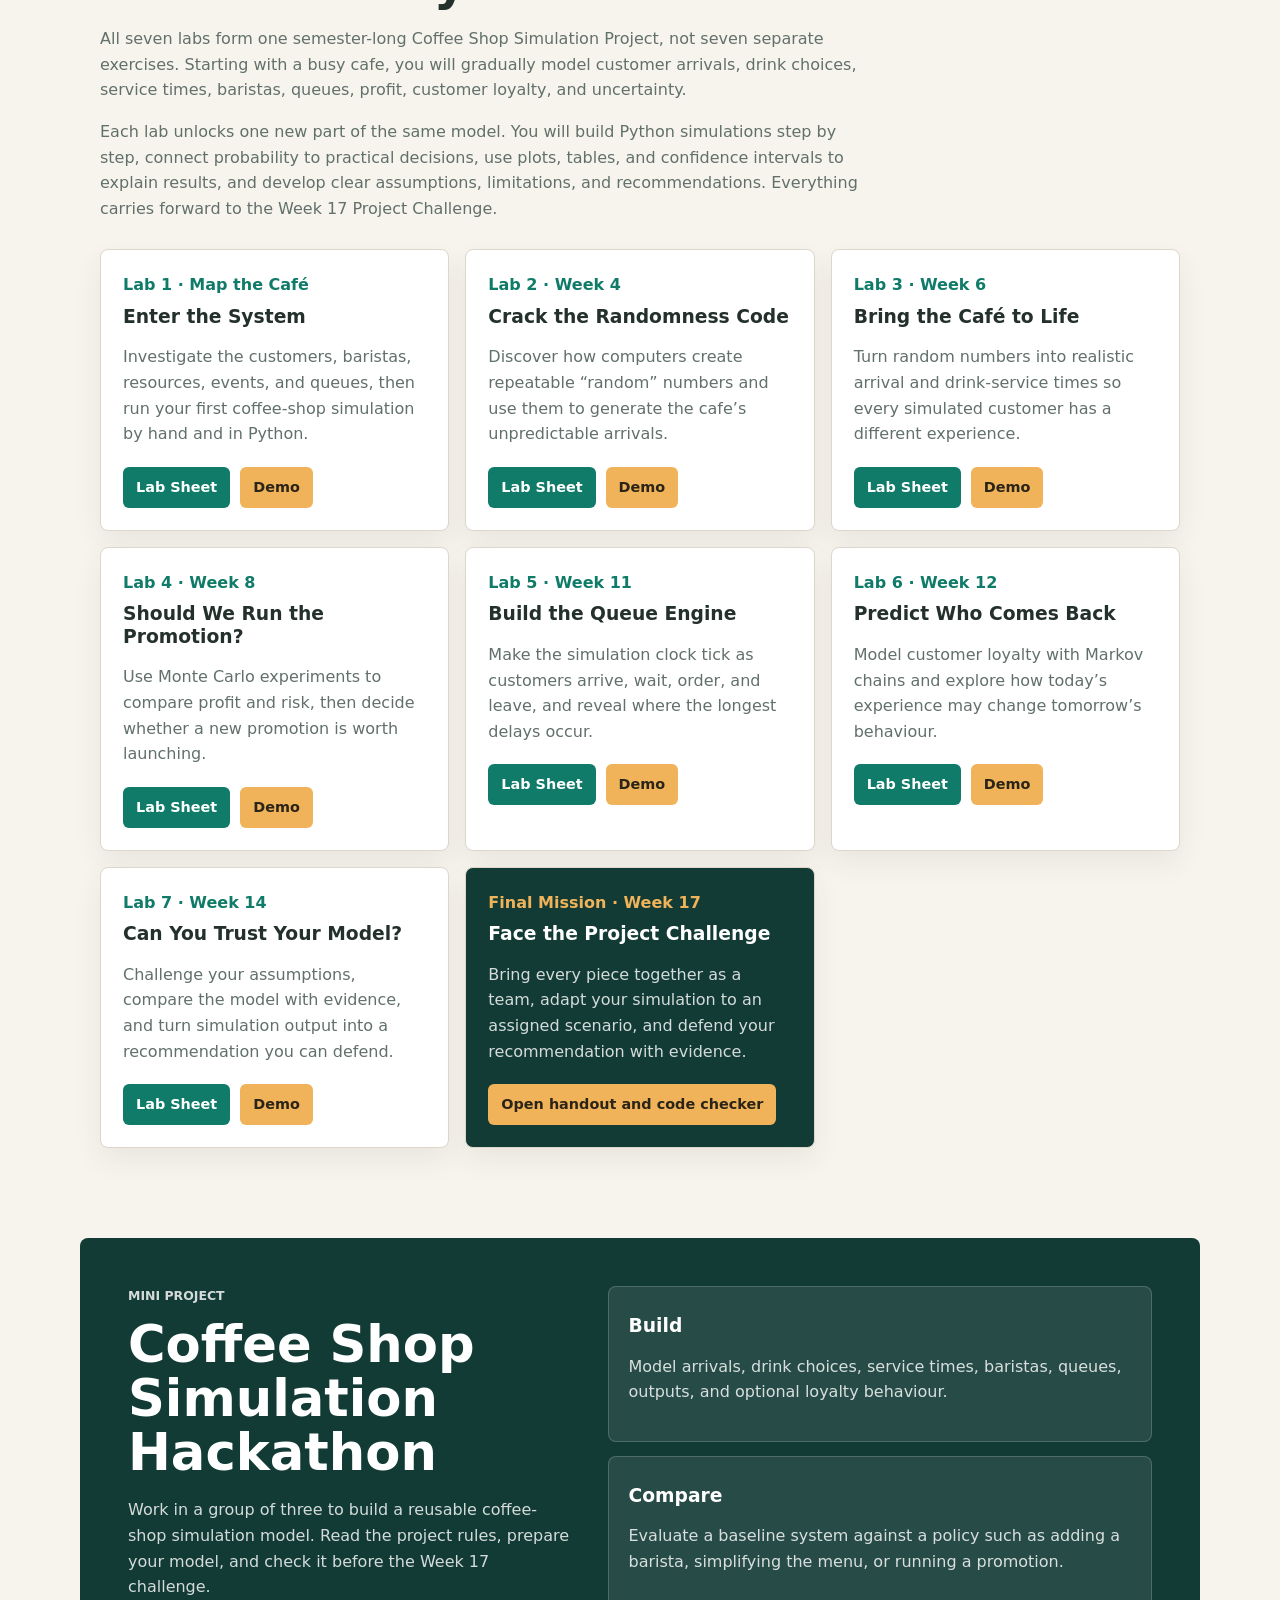
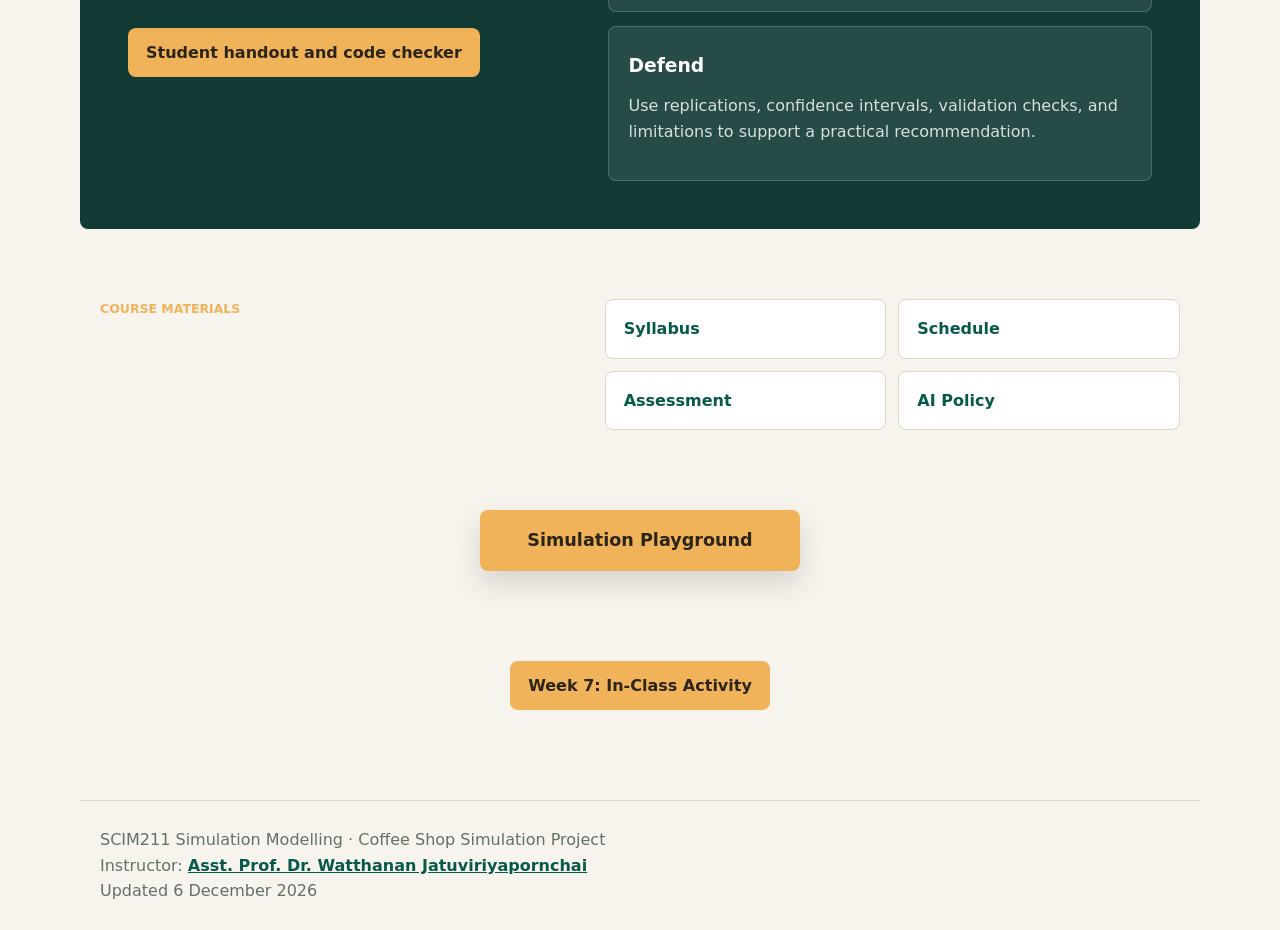
==== commit 4fbaff95: "Publish Lab 7 demo (simple version)" ====
--- a/docs/index.html
+++ b/docs/index.html
@@ -405,6 +405,7 @@
             <p>Challenge your assumptions, compare the model with evidence, and turn simulation output into a recommendation you can defend.</p>
             <div class="lab-actions">
               <a class="lab-link" href="https://github.com/watthanan-jat/SCIM211-Simulation-Modelling/blob/main/labs/Lab07_Validation/lab_sheet.md">Lab Sheet</a>
+              <a class="lab-link demo-link" href="labs/Lab07_Demo.html">Demo</a>
             </div>
           </article>
           <article class="lab-card project-card">
